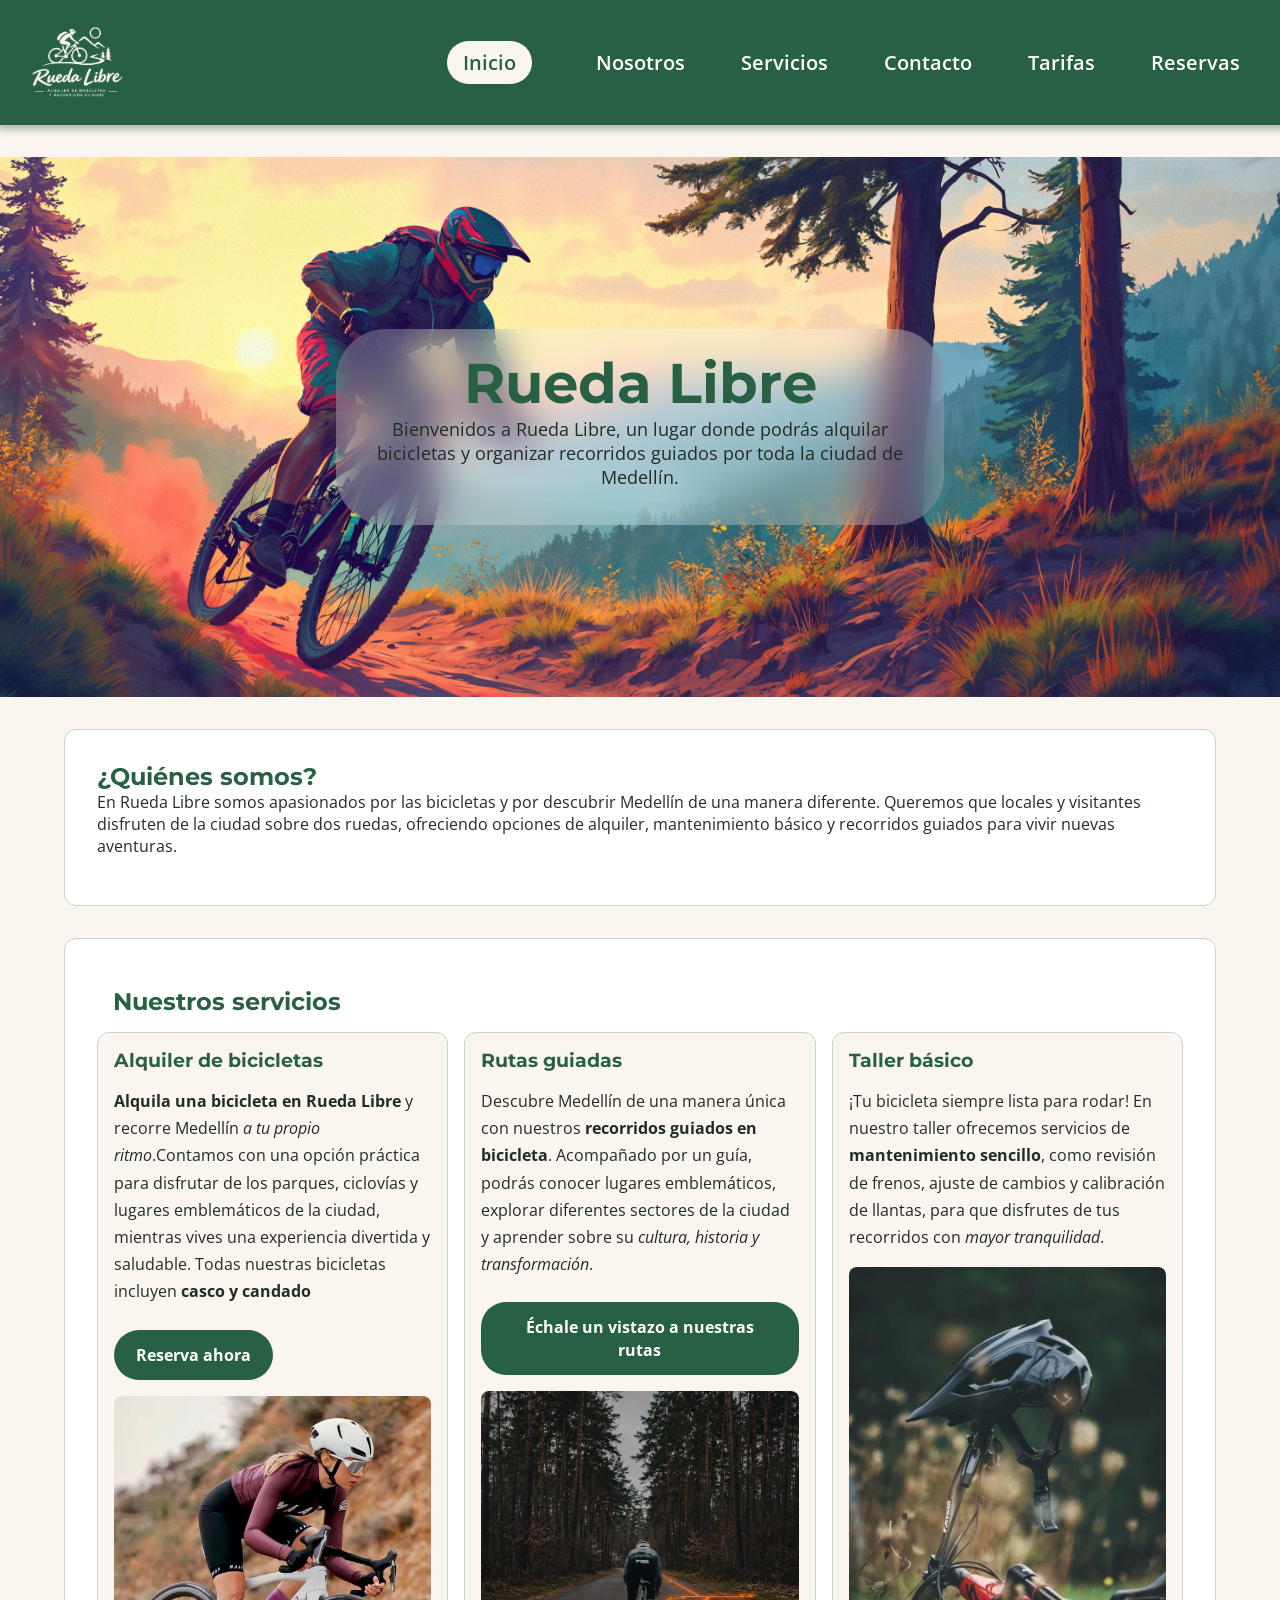
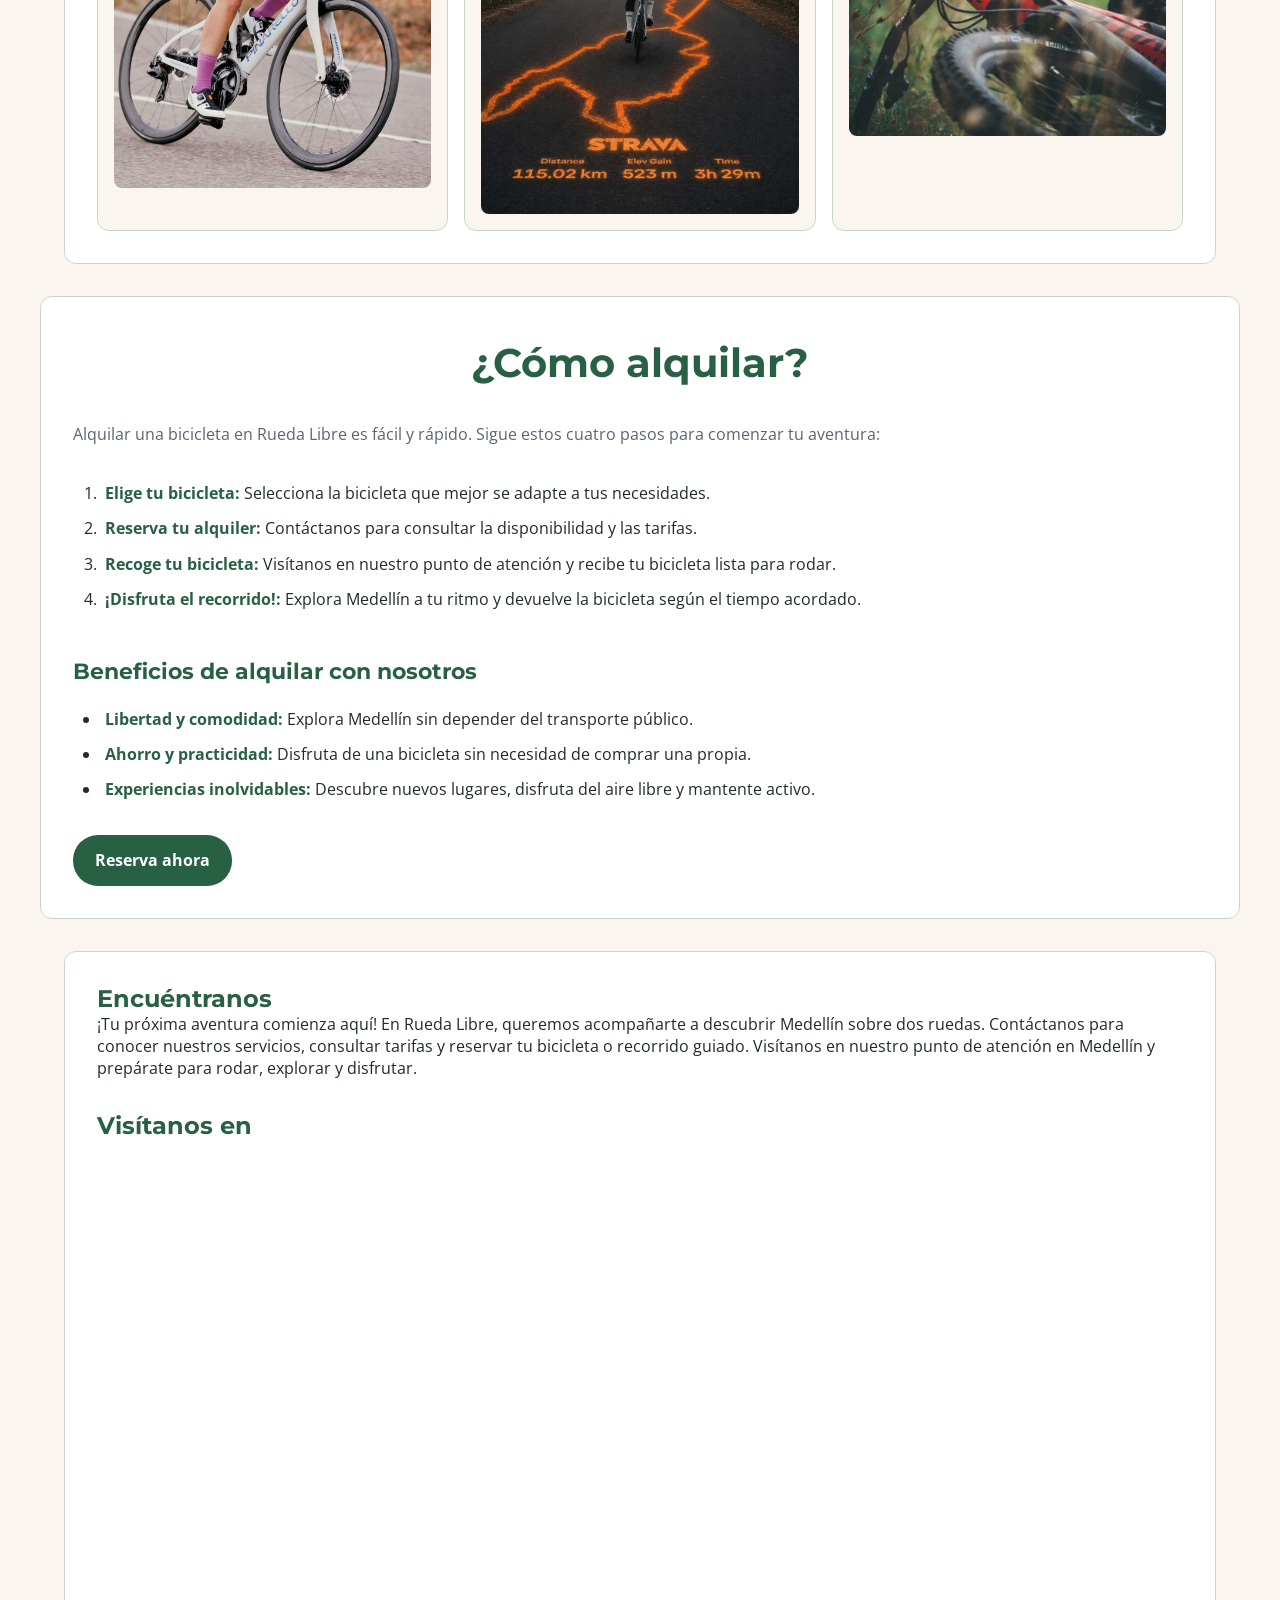
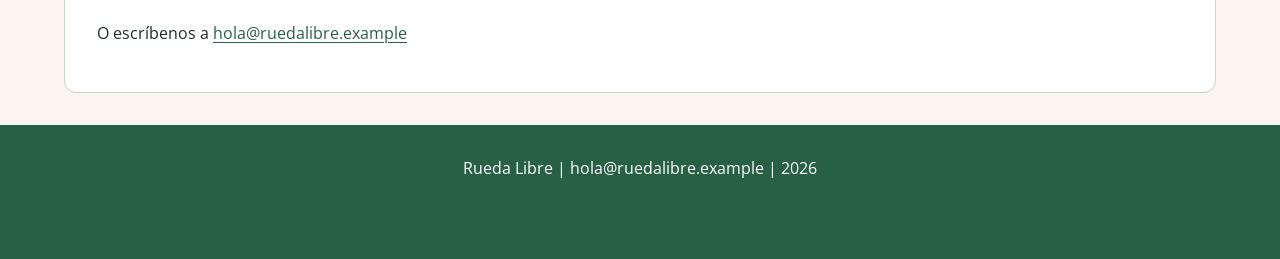
==== index.html @ 39935b95 "feat: correción enlaces" ====
<!DOCTYPE html>
<html lang="es">

<head>
    <meta charset="UTF-8">
    <meta name="viewport" content="width=device-width, initial-scale=1.0">
    <link rel="preconnect" href="https://fonts.googleapis.com">
    <link rel="preconnect" href="https://fonts.gstatic.com" crossorigin>
    <link
        href="https://fonts.googleapis.com/css2?family=Inter:ital,opsz,wght@0,14..32,100..900;1,14..32,100..900&family=Montserrat:ital,wght@0,100..900;1,100..900&family=Open+Sans:ital,wght@0,300..800;1,300..800&display=swap"
        rel="stylesheet">
    <link
        href="https://fonts.googleapis.com/css2?family=Inter:ital,opsz,wght@0,14..32,100..900;1,14..32,100..900&family=Montserrat:ital,wght@0,100..900;1,100..900&display=swap"
        rel="stylesheet">
    <link rel="stylesheet" href="./css/style.css">
    <title>Rueda Libre | Alquiler de bicicletas en Medellín</title>
    <meta name="description" content="Alquila bicicletas y organiza recorridos guiados por Medellín">
</head>

<body>

    <header>
        <a href="../index.html" class="logo"><img src="../img/Logo.png" alt="Logo de Rueda Libre" class="logo-img"></a>

        <nav class="nav">
            <ul class="nav-bar">
                <li class="nav-bar-item"><a href="./index.html" class="activo">Inicio</a></li>
                <li class="nav-bar-item"><a href="#Nosotros">Nosotros</a></li>
                <li class="nav-bar-item"><a href="#Servicios">Servicios</a></li>
                <li class="nav-bar-item"><a href="#Encuentranos">Contacto</a></li>
                <li class="nav-bar-item"><a href="./paginas/tarifas.html">Tarifas</a></li>
                <li class="nav-bar-item"><a href="./paginas/reservas.html">Reservas</a></li>
            </ul>
        </nav>
    </header>

    <main>
        <section class="container container-welcome" id="container-welcome">
            <div class="welcome-content">
                <h1>Rueda Libre</h1>
                <p>Bienvenidos a Rueda Libre, un lugar donde podrás alquilar bicicletas y organizar recorridos guiados
                    por toda la ciudad de Medellín.</p>
            </div>

        </section>

        <section class="container nosotros" id="Nosotros">
            <h2 class="title nosotros-title">¿Quiénes somos?</h2>
            <p>En Rueda Libre somos apasionados por las bicicletas y por descubrir Medellín de una manera diferente.
                Queremos que locales y visitantes disfruten de la ciudad sobre dos ruedas, ofreciendo opciones de
                alquiler,
                mantenimiento básico y recorridos guiados para vivir nuevas aventuras.</p>
        </section>


        <section class="container servicios" id="Servicios">

            <h2 class="title servicios-title">Nuestros servicios</h2>

            <div class="container-content container-content-servicios">

                <article class="container-servicios-subtitle">
                    <h3 class="servicios-subtitle">Alquiler de bicicletas</h3>
                    <p class="servicios-text"><strong>Alquila una bicicleta en Rueda Libre</strong>
                        y recorre Medellín <em>a tu propio ritmo</em>.Contamos con una opción práctica para disfrutar de
                        los parques, ciclovías y lugares emblemáticos de la ciudad, mientras vives una experiencia
                        divertida
                        y
                        saludable. Todas nuestras bicicletas incluyen
                        <strong>casco y candado</strong>
                    </p>
                    <a href="./paginas/reservas.html" class="btn btn-reserva">Reserva ahora</a>
                    <img src="./img/ciclista.jpg" alt="Ciclista_mujer" class="servicios-image">
                </article>


                <article class="container-servicios-subtitle">
                    <h3 class="servicios-subtitle">Rutas guiadas</h3>
                    <p class="servicios-text"> Descubre Medellín de una manera única con nuestros <strong>recorridos
                            guiados
                            en bicicleta</strong>. Acompañado por un guía, podrás conocer lugares emblemáticos, explorar
                        diferentes sectores de la
                        ciudad y aprender sobre su <em>cultura, historia y transformación</em>.
                    </p>
                    <a href="./paginas/tarifas.html#tarifas-recorridos" class="btn btn">Échale un vistazo a nuestras
                        rutas</a>
                    <img src="./img/Ruta.jpg" alt="Ruta_de_ciclismo" class="servicios-image">
                </article>

                <article class="container-servicios-subtitle">
                    <h3 class="servicios-subtitle">Taller básico</h3>
                    <p class="servicios-text">¡Tu bicicleta siempre lista para rodar! En nuestro taller ofrecemos
                        servicios
                        de
                        <strong>mantenimiento sencillo</strong>, como revisión de frenos, ajuste de cambios y
                        calibración de
                        llantas,
                        para que disfrutes de tus recorridos con <em>mayor tranquilidad</em>.
                    </p>
                    <img src="./img/Bicicleta.jpg" alt="Bicicleta_recostada_con_casco" class="servicios-image"
                        width="500">
                </article>

            </div>
        </section>


        <section class="container alquiler" id="Alquiler">
            <h2 class="title alquiler-title">¿Cómo alquilar?</h2>
            <p>Alquilar una bicicleta en Rueda Libre es fácil y rápido. Sigue estos cuatro pasos para comenzar tu
                aventura:
            </p>
            <ol>
                <li><strong>Elige tu bicicleta:</strong> Selecciona la bicicleta que mejor se adapte a tus necesidades.
                </li>
                <li><strong>Reserva tu alquiler:</strong> Contáctanos para consultar la disponibilidad y las tarifas.
                </li>
                <li><strong>Recoge tu bicicleta:</strong> Visítanos en nuestro punto de atención y recibe tu bicicleta
                    lista
                    para rodar.</li>
                <li><strong>¡Disfruta el recorrido!:</strong> Explora Medellín a tu ritmo y devuelve la bicicleta según
                    el
                    tiempo acordado.</li>
            </ol>
            <h3>Beneficios de alquilar con nosotros</h3>
            <ul>
                <li><strong>Libertad y comodidad:</strong> Explora Medellín sin depender del transporte público.</li>
                <li><strong>Ahorro y practicidad:</strong> Disfruta de una bicicleta sin necesidad de comprar una
                    propia.
                </li>
                <li><strong>Experiencias inolvidables:</strong> Descubre nuevos lugares, disfruta del aire libre y
                    mantente
                    activo.</li>
            </ul>

            <a href="./paginas/reservas.html" class="btn">Reserva ahora</a>

        </section>

        <section class="container container-encuentranos" id="Encuentranos">

            <h2 class="title encuentranos-title">Encuéntranos</h2>

            <p>
                ¡Tu próxima aventura comienza aquí! En Rueda Libre, queremos
                acompañarte a descubrir Medellín sobre dos ruedas. Contáctanos
                para conocer nuestros servicios, consultar tarifas y reservar
                tu bicicleta o recorrido guiado. Visítanos en nuestro punto de
                atención en Medellín y prepárate para rodar, explorar y disfrutar.
            </p>

            <div class="container-encuentranos-content encuentranos-map">

                <h3>Visítanos en</h3>

                <iframe
                    src="https://www.google.com/maps/embed?pb=!1m18!1m12!1m3!1d3853.514376188081!2d-75.4993815813204!3d6.206771597466612!2m3!1f0!2f0!3f0!3m2!1i1024!2i768!4f13.1!3m3!1m2!1s0x8e4427141bd57539%3A0x10befc97ec4a2bd7!2sBosque%20de%20pinos!5e0!3m2!1ses!2sco!4v1792507449510!5m2!1ses!2sco"
                    width="600" height="450" style="border: 0;" allowfullscreen loading="lazy"
                    referrerpolicy="strict-origin-when-cross-origin" title="Ubicación de Rueda Libre en Medellín">
                </iframe>

            </div>

            <address class="container-encuentranos-content encuentranos-mail">
                O escríbenos a
                <a href="mailto:hola@ruedalibre.example">
                    hola@ruedalibre.example
                </a>

            </address>

        </section>
    </main>

    <footer id="footer">
        Rueda Libre | hola@ruedalibre.example | 2026
    </footer>

</body>

</html>
---- css/style.css ----
:root {
    --primary-color: #286044;
    --secondary-color: #F39A2B;
    --background-color: #FAF6EF;
    --text-color: #202c25;
    --text-color-secondary: #5B6470;
    --surface-color: #E5EFE5;
    --border-color: #C8D5C9;

    --font-family-main: 'Montserrat', sans-serif;
    --font-family-secondary: 'Open Sans', sans-serif;

    --spacing-small: 0.5rem;
    --spacing-medium: 1rem;
    --spacing-large: 2rem;
}


* {
    margin: 0;
    padding: 0;
    box-sizing: border-box;
}

html {
    scroll-behavior: smooth;
    scroll-padding-top: 1rem;
}

body {
    background-color: var(--background-color);
    color: var(--text-color);
    font-family: var(--font-family-secondary);
    width: 100%;
}

a {
    text-decoration: none;
    color: inherit;
}

h1,
h2,
h3 {
    font-family: var(--font-family-main);
    color: var(--primary-color);
}

a:focus-visible,
button:focus-visible,
input:focus-visible,
select:focus-visible,
textarea:focus-visible,
iframe:focus-visible {
    outline: 3px solid var(--secondary-color);
    outline-offset: 4px;
}

p {
    margin-bottom: var(--spacing-medium);
}

header {
    background-color: var(--primary-color);
    color: white;
    text-align: center;
    display: flex;
    justify-content: space-between;
    box-shadow: 3px 0 7px 5px rgb(177, 184, 176);
    width: 100%;
    position:;
    z-index: 100;


    .logo {
        margin-left: var(--spacing-medium);

        .logo-img {
            width: 120px;
        }
    }

    .nav {
        display: flex;
        margin-right: var(--spacing-medium);

        .nav-bar {
            display: flex;
            flex-direction: row;
            list-style: none;
            gap: var(--spacing-small);
            text-decoration: none;
            align-items: center;
            justify-content: center;

            .nav-bar-item {
                font-size: 20px;
                margin: var(--spacing-small);
                padding: var(--spacing-small) var(--spacing-medium);
                border-radius: 40px;
                font-weight: 600;
                transition: 0.4s ease;
            }

            .activo {
                background-color: var(--background-color);
                padding: var(--spacing-small) var(--spacing-medium);
                margin: var(--spacing-small);
                color: var(--primary-color);
                border-radius: 50px;
                font-size: 20px;
            }

            .nav-bar-item:hover {
                background-color: var(--background-color);
                color: var(--text-color);
            }
        }
    }
}


.container {
    width: 90%;
    margin: var(--spacing-large) auto;
    padding: var(--spacing-large);

    border: 1px solid var(--border-color);
    border-radius: 0.75rem;
    background-color: white;
}

.container-welcome {

    display: flex;
    flex-direction: column;
    align-items: center;
    justify-content: center;
    border: none;
    border-radius: 0;

    min-height: 60vh;
    padding: var(--spacing-large);
    background-color: var(--surface-color);
    background-image: url("../img/Cliclismo.jpg");
    background-position: center;
    background-repeat: no-repeat;
    background-size: cover;

    text-align: center;
    width: 100%;

    .welcome-content {

        width: 50%;
        background: rgba(255, 255, 255, 0.233);
        backdrop-filter: blur(20px);
        -webkit-backdrop-filter: blur(10px);
        border-radius: 50px;
        padding: 20px;

        display: flex;
        flex-direction: column;
        align-items: center;
        justify-content: center;


        h1 {
            font-size: clamp(2rem, 5vw, 3.5rem);
        }

        p {
            max-width: 42rem;
            font-size: 1.1rem;
        }
    }

}

.servicios {

    .servicios-title {
        margin: var(--spacing-medium);
    }

    .container-content-servicios {
        display: grid;
        grid-template-columns: repeat(3, minmax(0, 1fr));
        gap: var(--spacing-medium);


        .container-servicios-subtitle {
            position: relative;
            min-width: 0;
            padding: var(--spacing-medium);

            border: 1px solid var(--border-color);
            border-radius: 0.75rem;
            background-color: var(--background-color);

            .servicios-subtitle {
                margin-bottom: var(--spacing-medium);
            }

            .servicios-text {
                line-height: 1.7;
            }

            .servicios-image {
                display: block;
                width: 100%;
                height: auto;
                margin-top: var(--spacing-medium);
                border-radius: 0.5rem;

            }
        }
    }
}

.btn {
    display: inline-block;
    margin-top: var(--spacing-small);
    padding: 0.75rem 1.25rem;

    border: 2px solid transparent;
    border-radius: 25px;
    background-color: var(--primary-color);
    color: white;
    font: inherit;
    font-weight: 700;
    line-height: 1.4;
    text-align: center;
    cursor: pointer;

    transition: background-color 0.3s ease,
        color 0.3s ease;
}

.btn:hover {
    background-color: var(--secondary-color);
    color: var(--text-color);
}

.btn:focus-visible {
    outline: 3px solid var(--secondary-color);
    outline-offset: 4px;
}


.alquiler {
    width: 100%;
    max-width: 75rem;
    margin: 0 auto;
    padding: var(--spacing-large);

    display: flex;
    flex-direction: column;
    align-items: flex-start;
    gap: var(--spacing-medium);

    color: var(--text-color);
    line-height: 1.7;

    .alquiler-title {
        width: 100%;
        margin-bottom: var(--spacing-small);

        color: var(--primary-color);
        font-family: var(--font-family-main);
        font-size: clamp(1.8rem, 4vw, 2.5rem);
        text-align: center;
    }

    p {
        max-width: 55rem;

        color: var(--text-color-secondary);
        font-family: var(--font-family-secondary);
        font-size: 1rem;
    }

    ol,
    ul {
        width: 100%;
        max-width: 65rem;
        padding-left: 1.75rem;

        font-family: var(--font-family-secondary);

        li {
            margin-bottom: var(--spacing-small);
            padding-left: 0.25rem;

            strong {
                color: var(--primary-color);
            }

        }
    }

    h3 {
        margin-top: var(--spacing-medium);

        color: var(--primary-color);
        font-family: var(--font-family-main);
        font-size: 1.35rem;
    }

}

.encuentranos-map {

    h3 {
        padding: var(--spacing-medium) 0;
        font-size: 1.5rem;
    }

    iframe {
        display: block;
        width: 100%;
        max-width: 100%;
        border: 0;
        border-radius: 0.5rem;
    }
}

.encuentranos-mail {
    display: block;
    font-style: normal;
    overflow-wrap: anywhere;
    padding: var(--spacing-medium) 0;

    a {
        color: var(--primary-color);
        text-decoration: underline;
        text-underline-offset: 0.2em;
    }
}

.container-tabla {
    overflow-x: auto;

    .tabla {
        width: 100%;
        border-collapse: collapse;
        margin-bottom: var(--spacing-medium);
        background-color: white;

        caption {
            margin-bottom: var(--spacing-medium);
            color: var(--primary-color);
            font-family: var(--font-family-main);
            font-size: 1.4rem;
            font-weight: 700;
            text-align: left;
        }

        th {
            padding: var(--spacing-medium);
            border: 1px solid var(--border-color);
            text-align: left;
            background-color: var(--primary-color);
            color: white;
        }

        td {
            padding: var(--spacing-medium);
            border: 1px solid var(--border-color);
            text-align: left;
        }
    }
}

.container-description {
    line-height: 1.8;

    .list-requisitos {
        padding-left: var(--spacing-large);
    }
}

.container-horarios {
    display: grid;
    grid-template-columns: repeat(2, minmax(0, 1fr));
    gap: var(--spacing-large);
    background-color: var(--surface-color);

    .content-horarios {
        min-width: 0;

        p {
            padding: var(--spacing-medium) 0;

            a {
                color: var(--primary-color);
                text-decoration: underline;
                text-underline-offset: 0.2em;
            }
        }
    }
}

.container-formreservas {

    form {
        width: 100%;
    }

    fieldset {
        min-width: 0;
        margin-bottom: var(--spacing-large);
        padding: var(--spacing-large);

        border: 1px solid var(--border-color);
        border-radius: 0.75rem;

        legend {
            padding: 0 var(--spacing-small);
            color: var(--primary-color);
            font-family: var(--font-family-main);
            font-weight: 700;
        }

        .form-group {
            margin-bottom: var(--spacing-medium);

            label {
                display: block;
                margin-bottom: var(--spacing-small);
                font-weight: 600;
            }

            input:not([type="checkbox"]),
            select,
            textarea {
                display: block;
                width: 100%;
                min-height: 2.75rem;
                padding: 0.75rem;

                border: 1px solid var(--border-color);
                border-radius: 0.375rem;
                background-color: white;
                color: var(--text-color);
                font: inherit;
            }

            textarea {
                min-height: 8rem;
                resize: vertical;
            }

            input[type="checkbox"] {
                width: 1.1rem;
                height: 1.1rem;
                margin-right: var(--spacing-small);
                accent-color: var(--primary-color);
                vertical-align: middle;
            }

            input:focus-visible,
            select:focus-visible,
            textarea:focus-visible {
                border-color: var(--primary-color);
                outline: 3px solid var(--secondary-color);
                outline-offset: 2px;
            }

        }

        .form-group-checkbox {
            margin-bottom: var(--spacing-small);
        }
    }

    button[type="submit"] {
        display: block;
        width: 100%;
        padding: var(--spacing-medium);

        border: 0;
        border-radius: 0.5rem;
        background-color: var(--primary-color);
        color: white;
        font: inherit;
        font-weight: 700;
        cursor: pointer;

        transition: background-color 0.3s ease;
    }

    button[type="submit"]:hover{
        background-color: var(--secondary-color);
        color: var(--text-color);
    }


}

footer {
    padding: var(--spacing-large);
    padding-bottom: 5rem;

    background-color: var(--primary-color);
    color: white;
    text-align: center;
}
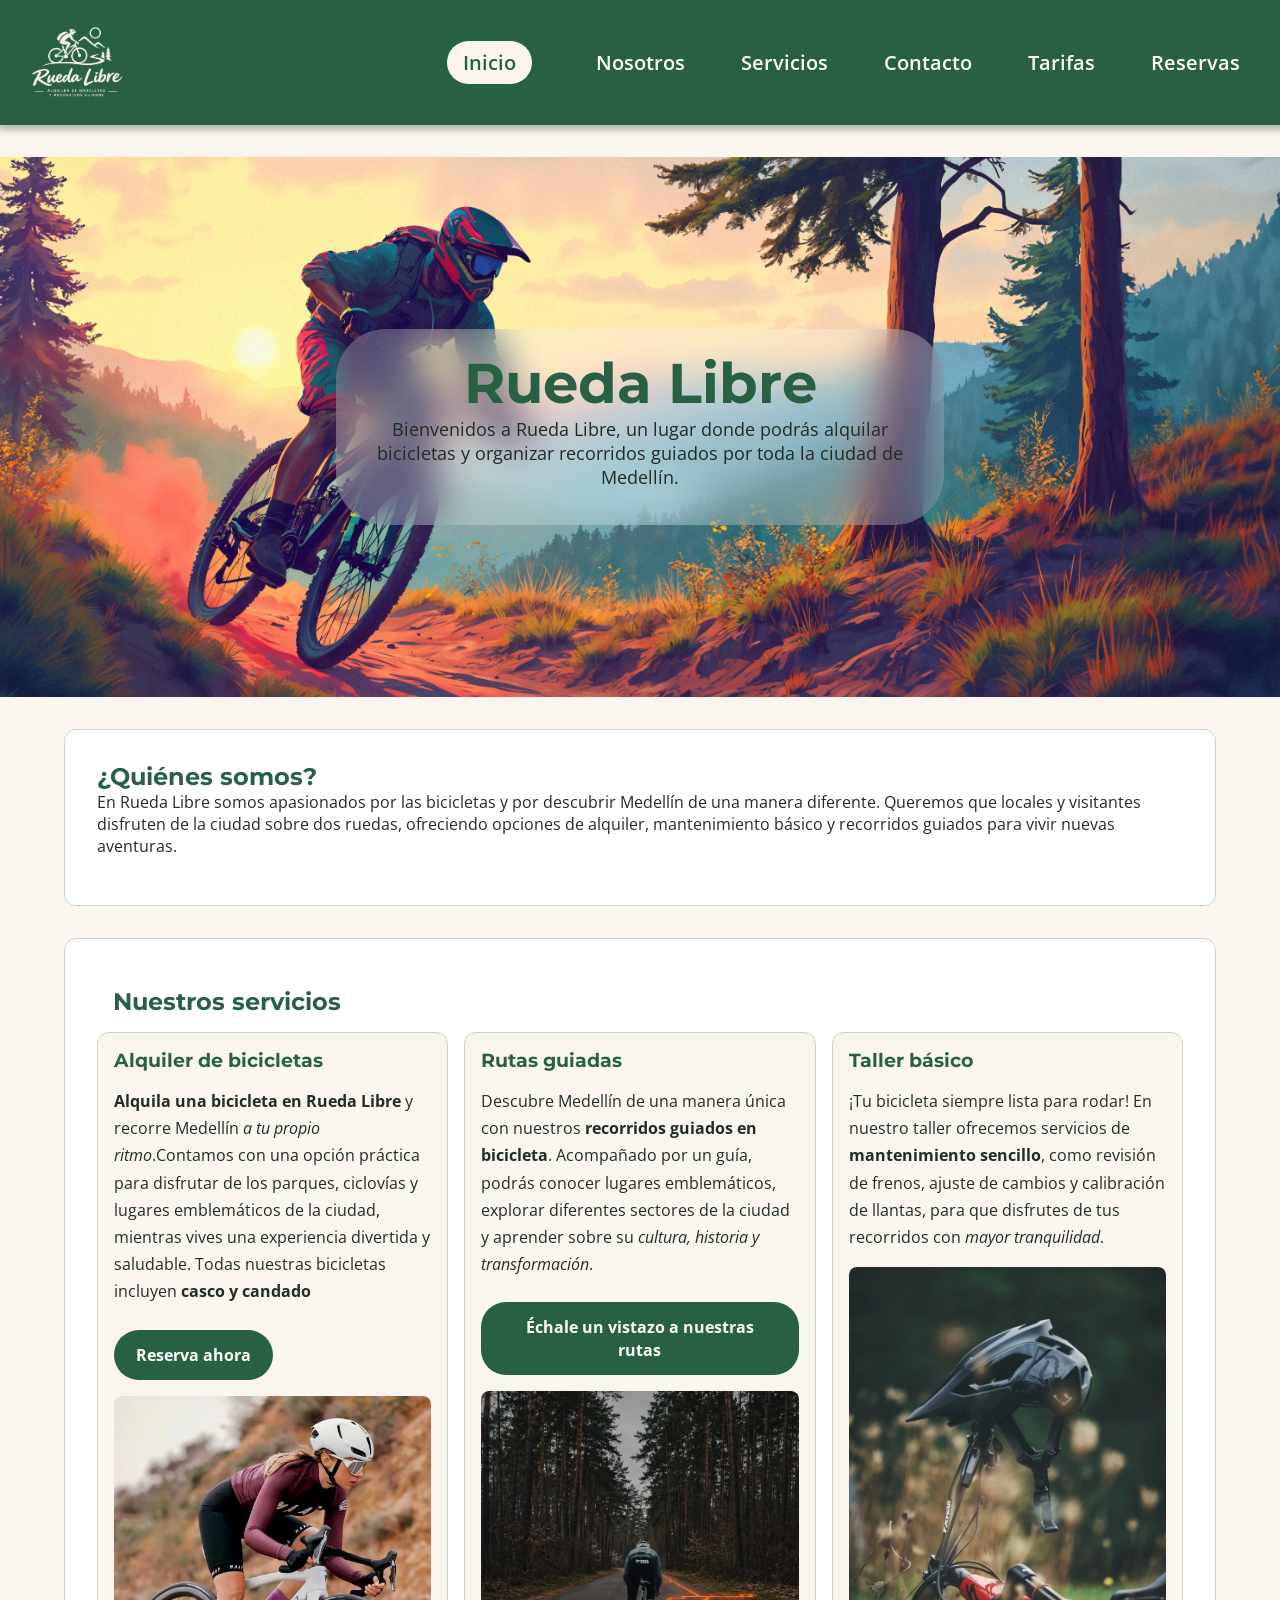
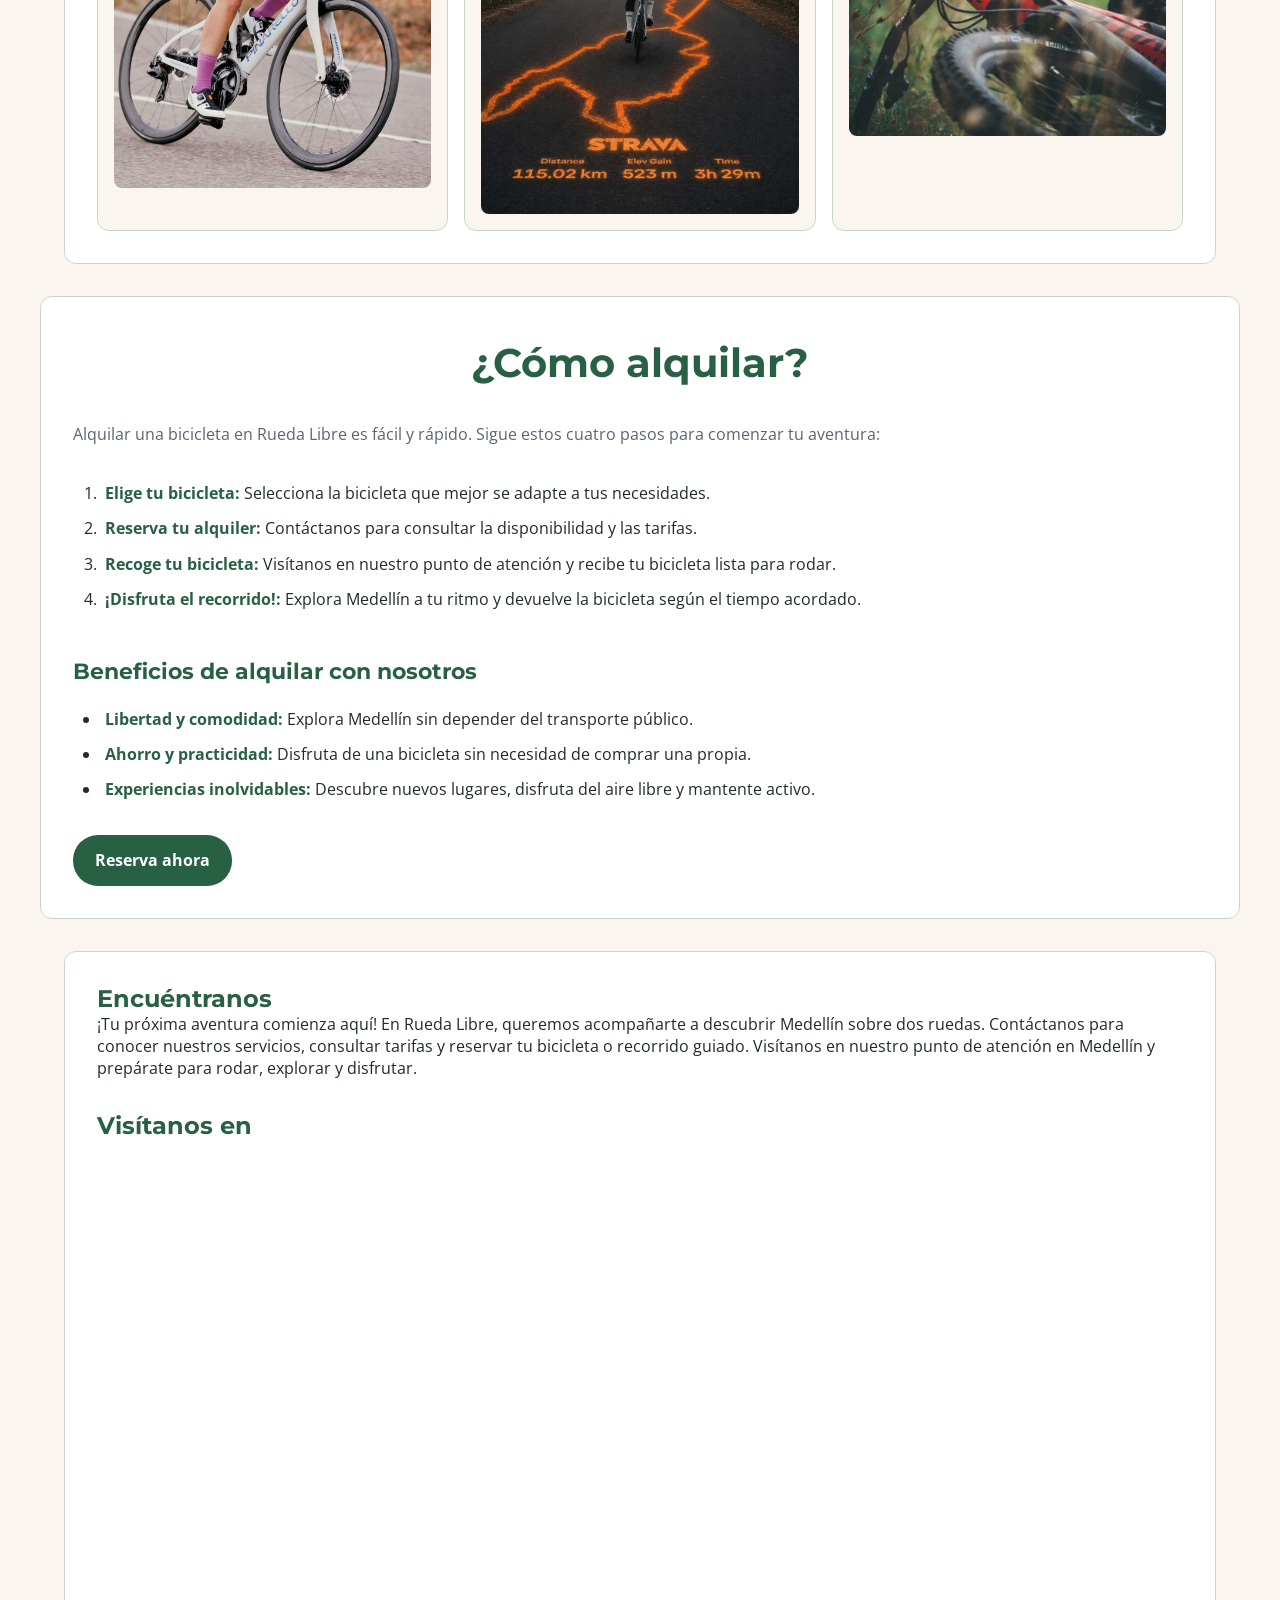
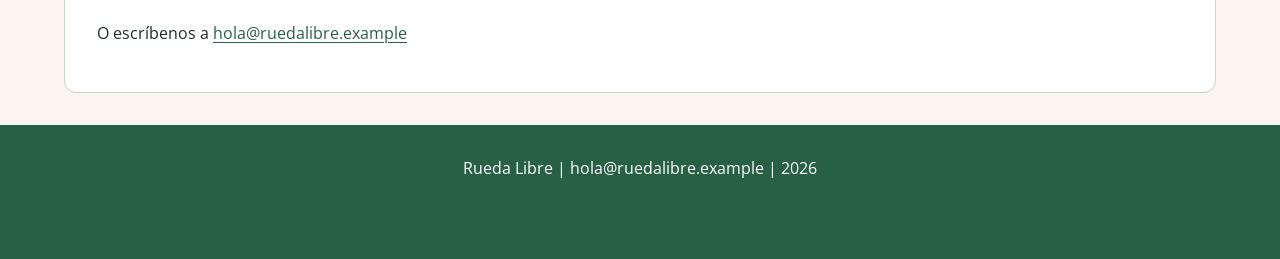
==== commit 9d60bd1b: "feat: correción imagen Logo en index.html" ====
--- a/index.html
+++ b/index.html
@@ -20,7 +20,7 @@
 <body>
 
     <header>
-        <a href="../index.html" class="logo"><img src="../img/Logo.png" alt="Logo de Rueda Libre" class="logo-img"></a>
+        <a href="../index.html" class="logo"><img src="./img/Logo.png" alt="Logo de Rueda Libre" class="logo-img"></a>
 
         <nav class="nav">
             <ul class="nav-bar">
--- a/css/style.css
+++ b/css/style.css
@@ -70,8 +70,9 @@
     justify-content: space-between;
     box-shadow: 3px 0 7px 5px rgb(177, 184, 176);
     width: 100%;
-    position:;
+    position: sticky;
     z-index: 100;
+    top: 0;
 
 
     .logo {
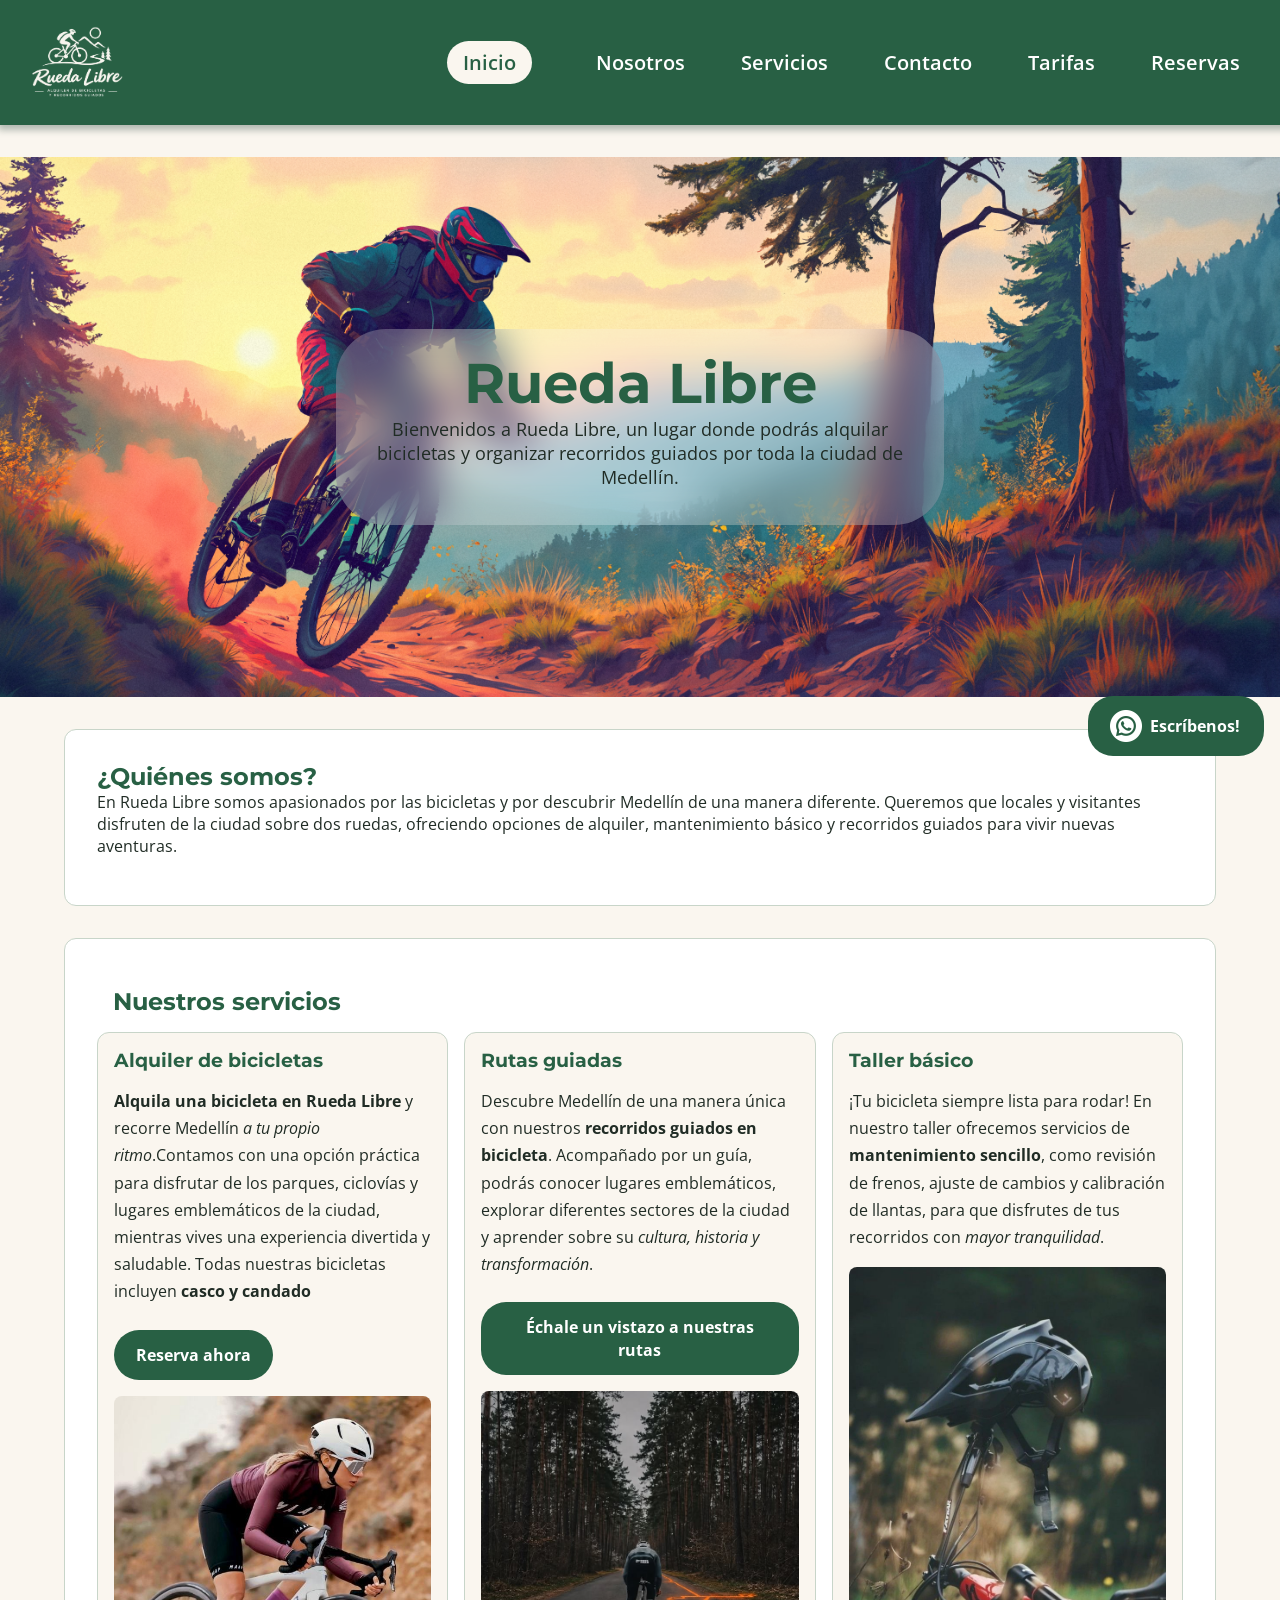
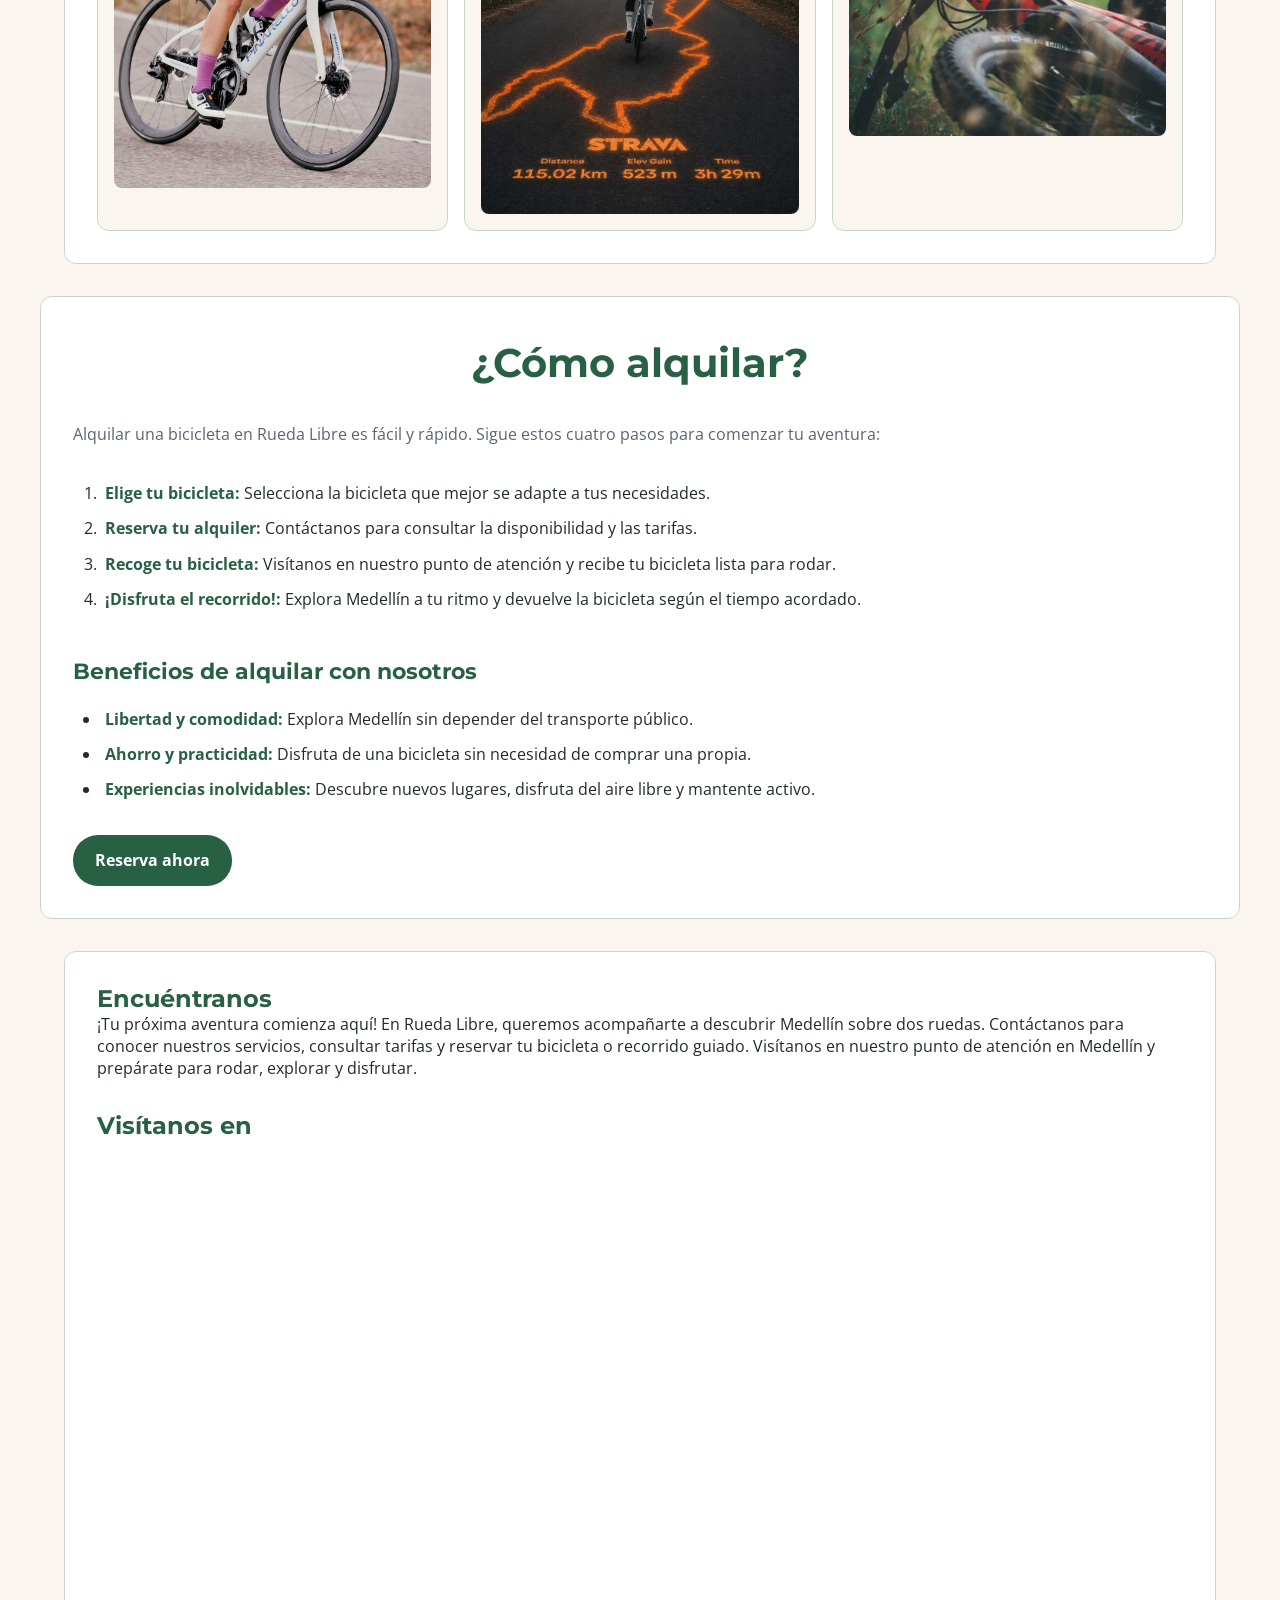
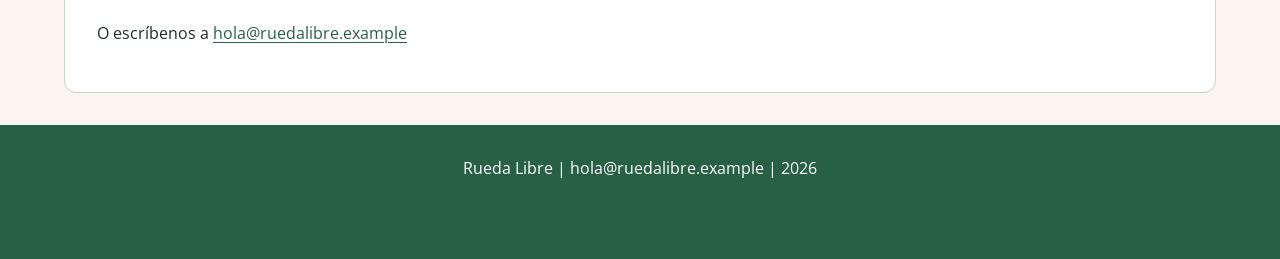
==== commit 399d5133: "feat: Botón de escribenos con redirección a WhatsApp" ====
--- a/index.html
+++ b/index.html
@@ -170,6 +170,12 @@
             </address>
 
         </section>
+
+        <aside class="whatsapp">
+            <a href="whatsapp://send?phone=573001234567" target="_blank" class="btn btn-whatsapp">
+                <img src="./img/whatsapp.png" alt="WhatsApp"> Escríbenos!
+            </a>
+        </aside>
     </main>
 
     <footer id="footer">
--- a/css/style.css
+++ b/css/style.css
@@ -501,6 +501,24 @@
 
 }
 
+.whatsapp{
+    
+    width: 11rem;
+    position: fixed;
+    bottom: 9rem;
+    right: var(--spacing-medium);
+
+    .btn-whatsapp{
+        display: flex;
+        align-items: center;
+        gap: var(--spacing-small);
+
+        img{
+        width: 2rem;
+        }
+    }
+}
+
 footer {
     padding: var(--spacing-large);
     padding-bottom: 5rem;
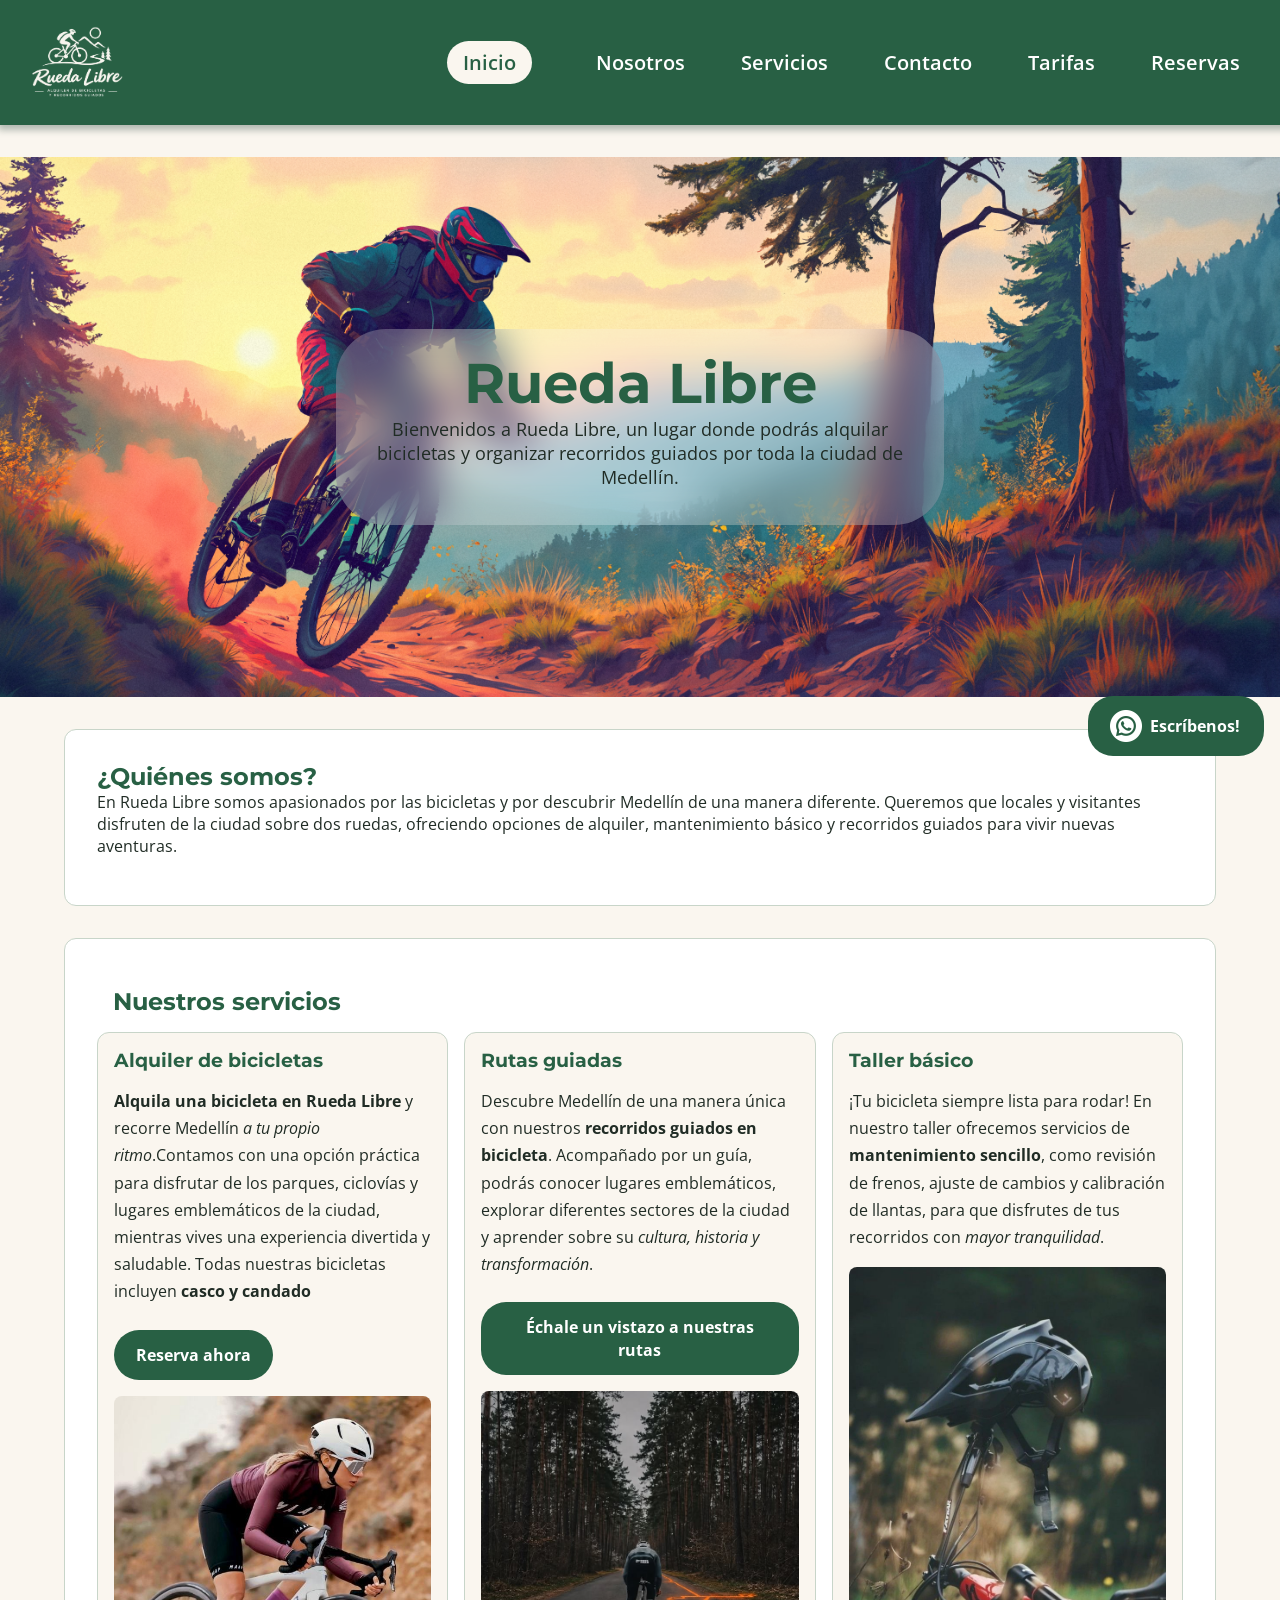
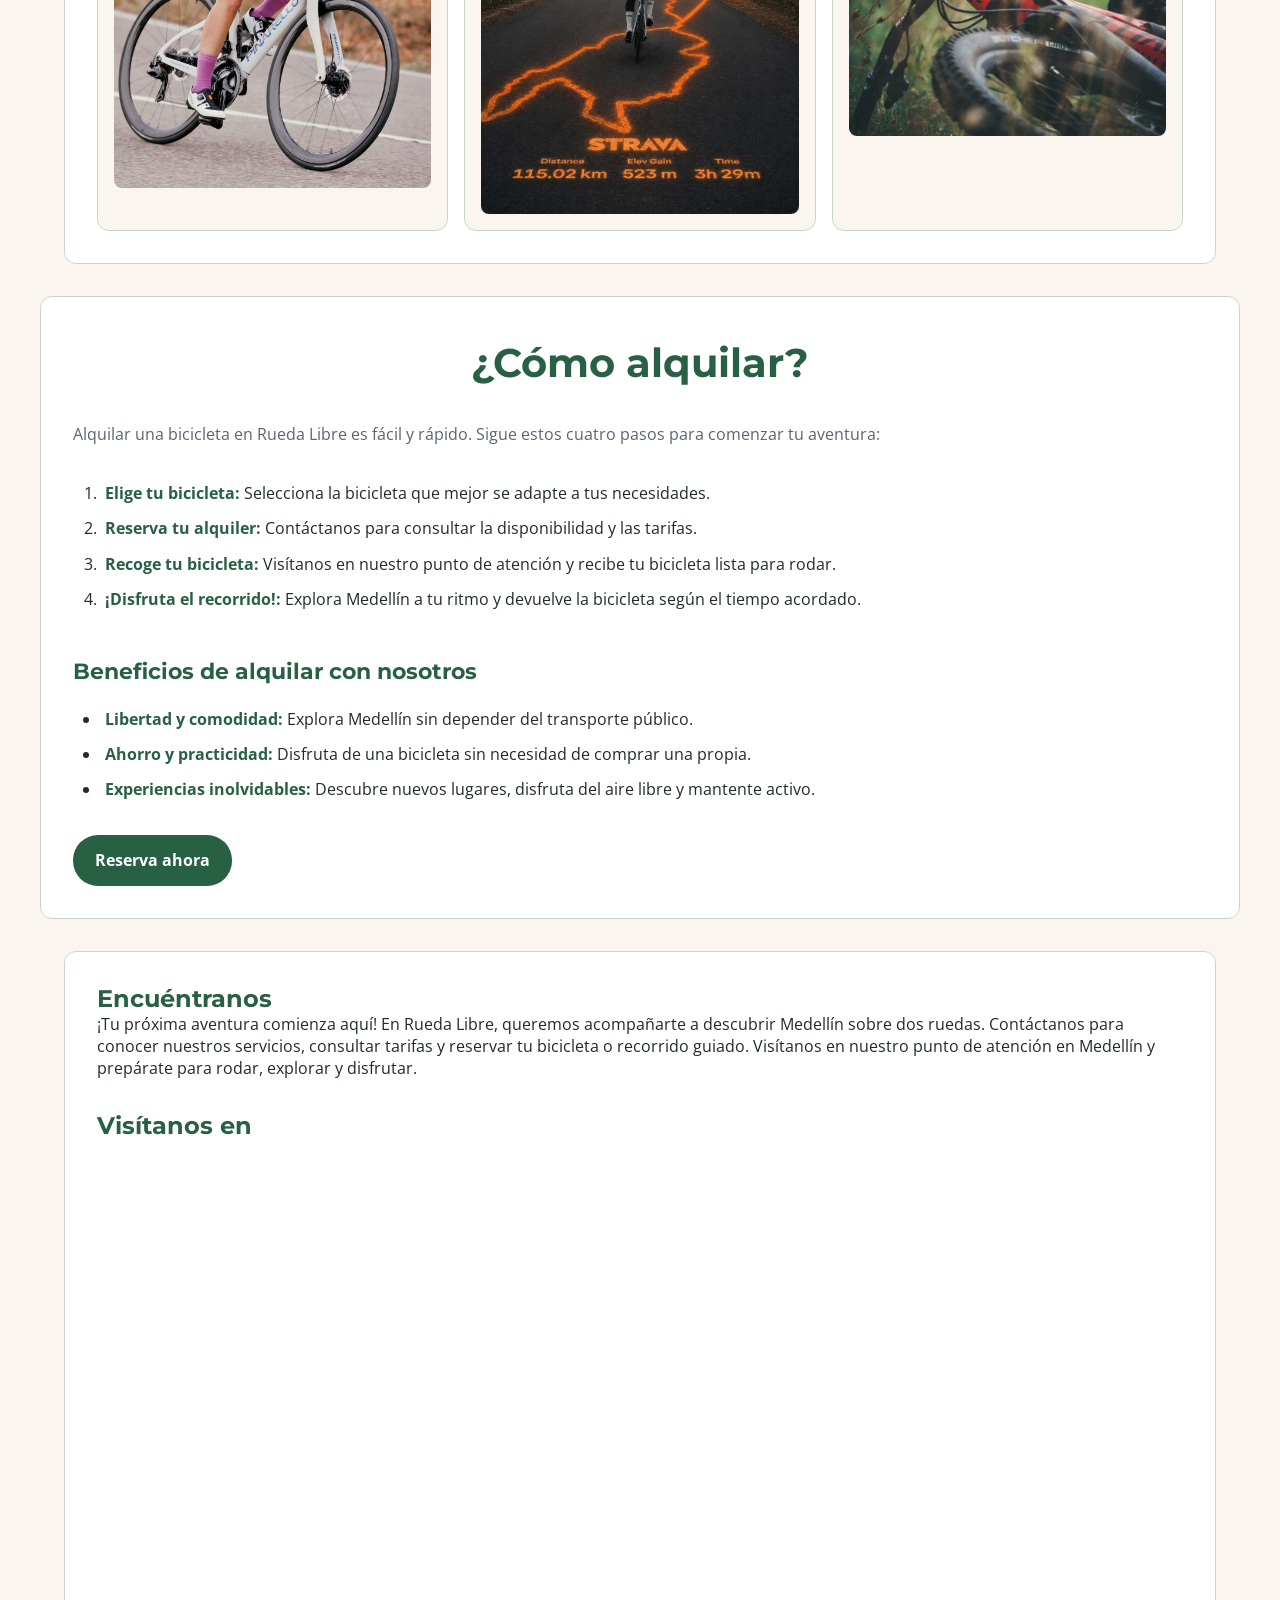
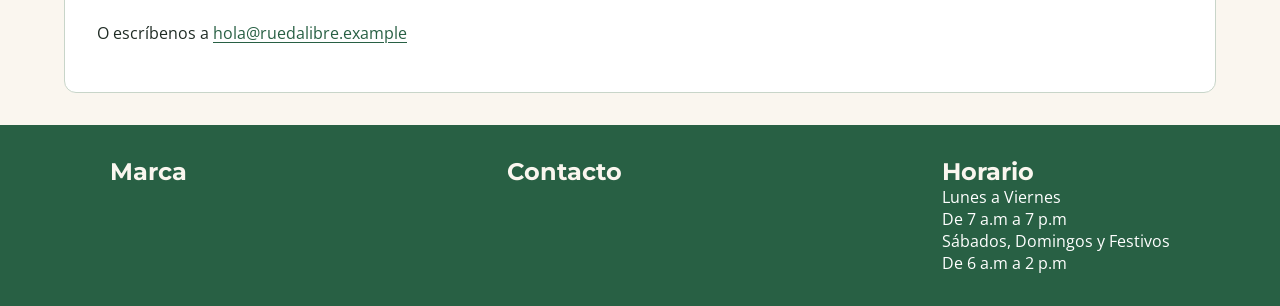
==== commit 4dee28b5: "docs: Observaciones flex-box bitácora" ====
--- a/index.html
+++ b/index.html
@@ -179,7 +179,27 @@
     </main>
 
     <footer id="footer">
-        Rueda Libre | hola@ruedalibre.example | 2026
+        <section class="footer-section">
+            <h2>Marca</h2>
+        </section>
+
+        <section class="footer-section">
+            <h2>Contacto</h2>
+        </section>
+
+        <section class="footer-section">
+            <h2>Horario</h2>
+
+            <dl>
+                <dt>Lunes a Viernes</dt>
+                <dd>De 7 a.m a 7 p.m</dd>
+
+                <dt>Sábados, Domingos y Festivos</dt>
+                <dd>De 6 a.m a 2 p.m</dd>
+            </dl>
+
+        </section>
+
     </footer>
 
 </body>
--- a/css/style.css
+++ b/css/style.css
@@ -95,6 +95,7 @@
             text-decoration: none;
             align-items: center;
             justify-content: center;
+            flex-wrap: wrap;
 
             .nav-bar-item {
                 font-size: 20px;
@@ -521,9 +522,18 @@
 
 footer {
     padding: var(--spacing-large);
-    padding-bottom: 5rem;
-
+    display: flex;
     background-color: var(--primary-color);
     color: white;
-    text-align: center;
+    flex-direction: row;
+    align-items: flex-start;
+    gap: 20rem;
+    justify-content: center;
+
+    .footer-section{
+
+        h2{
+            color: var(--background-color);
+        }
+    }
 }
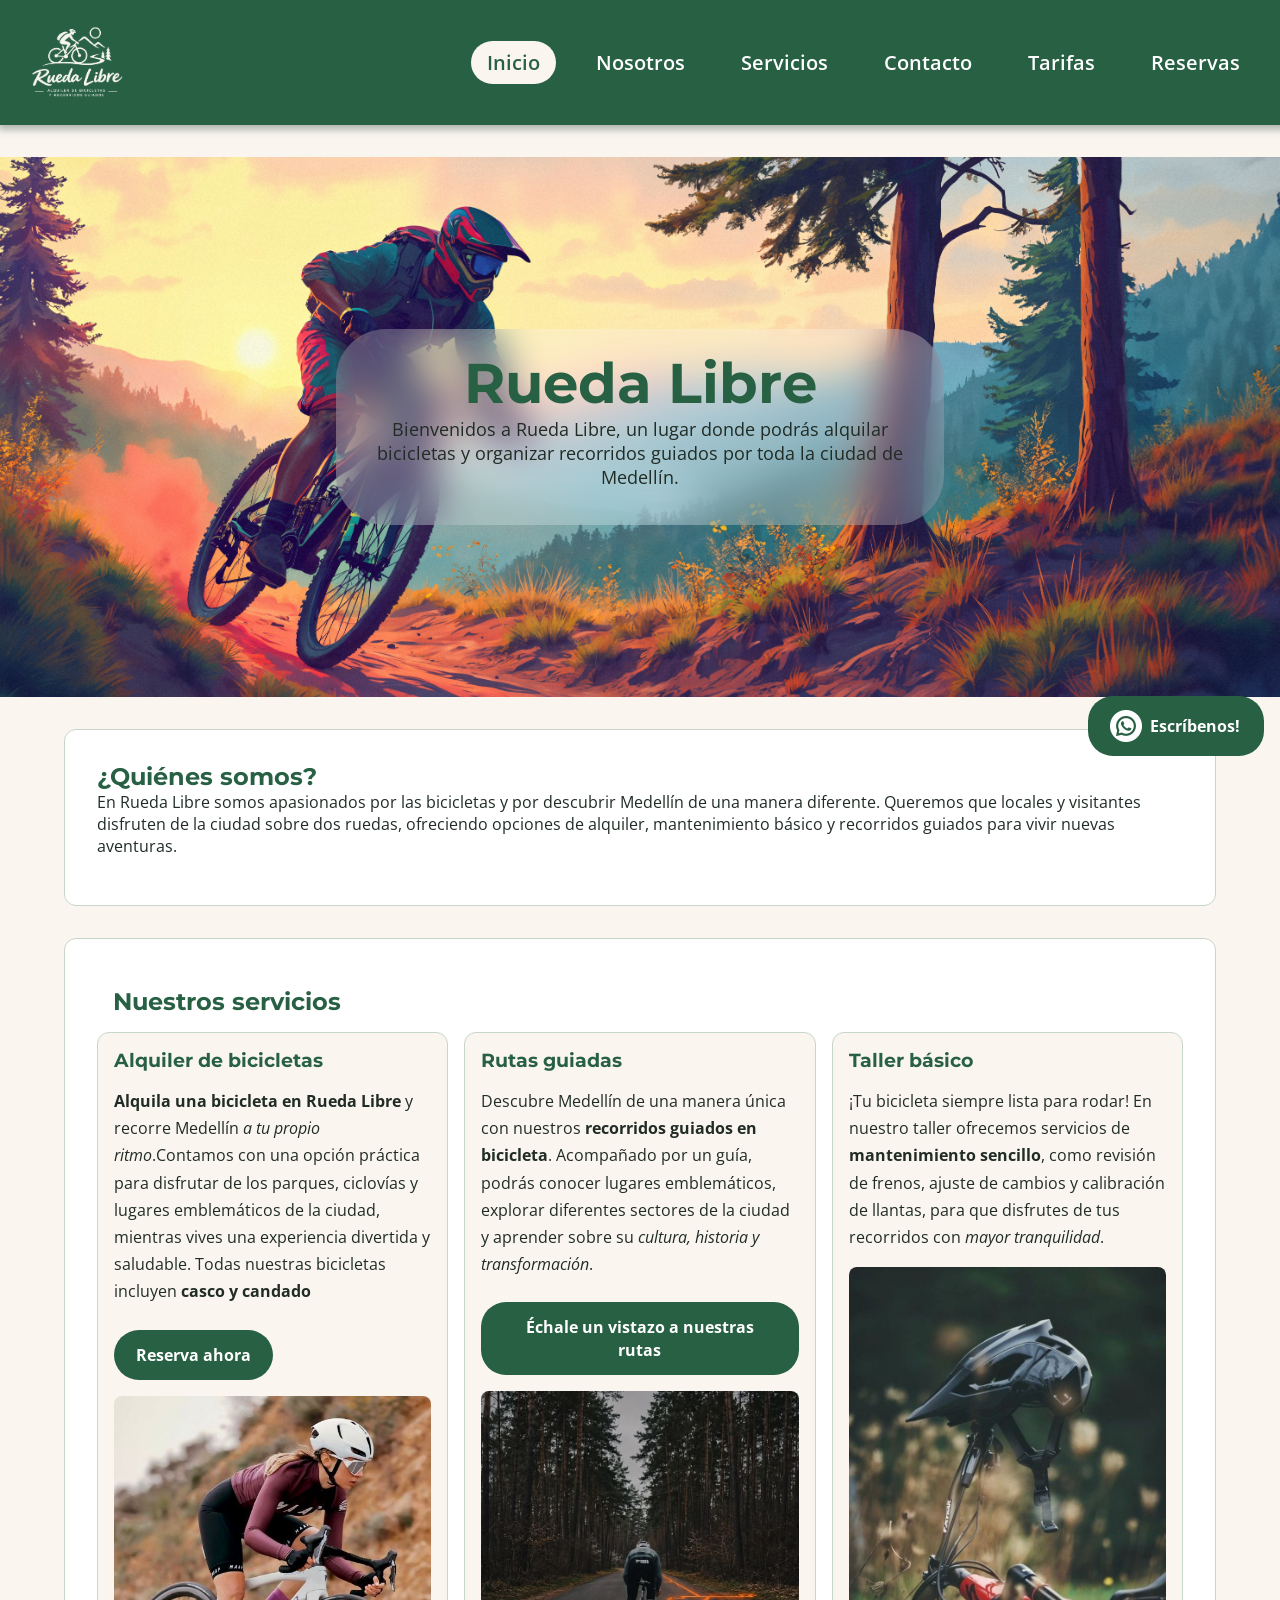
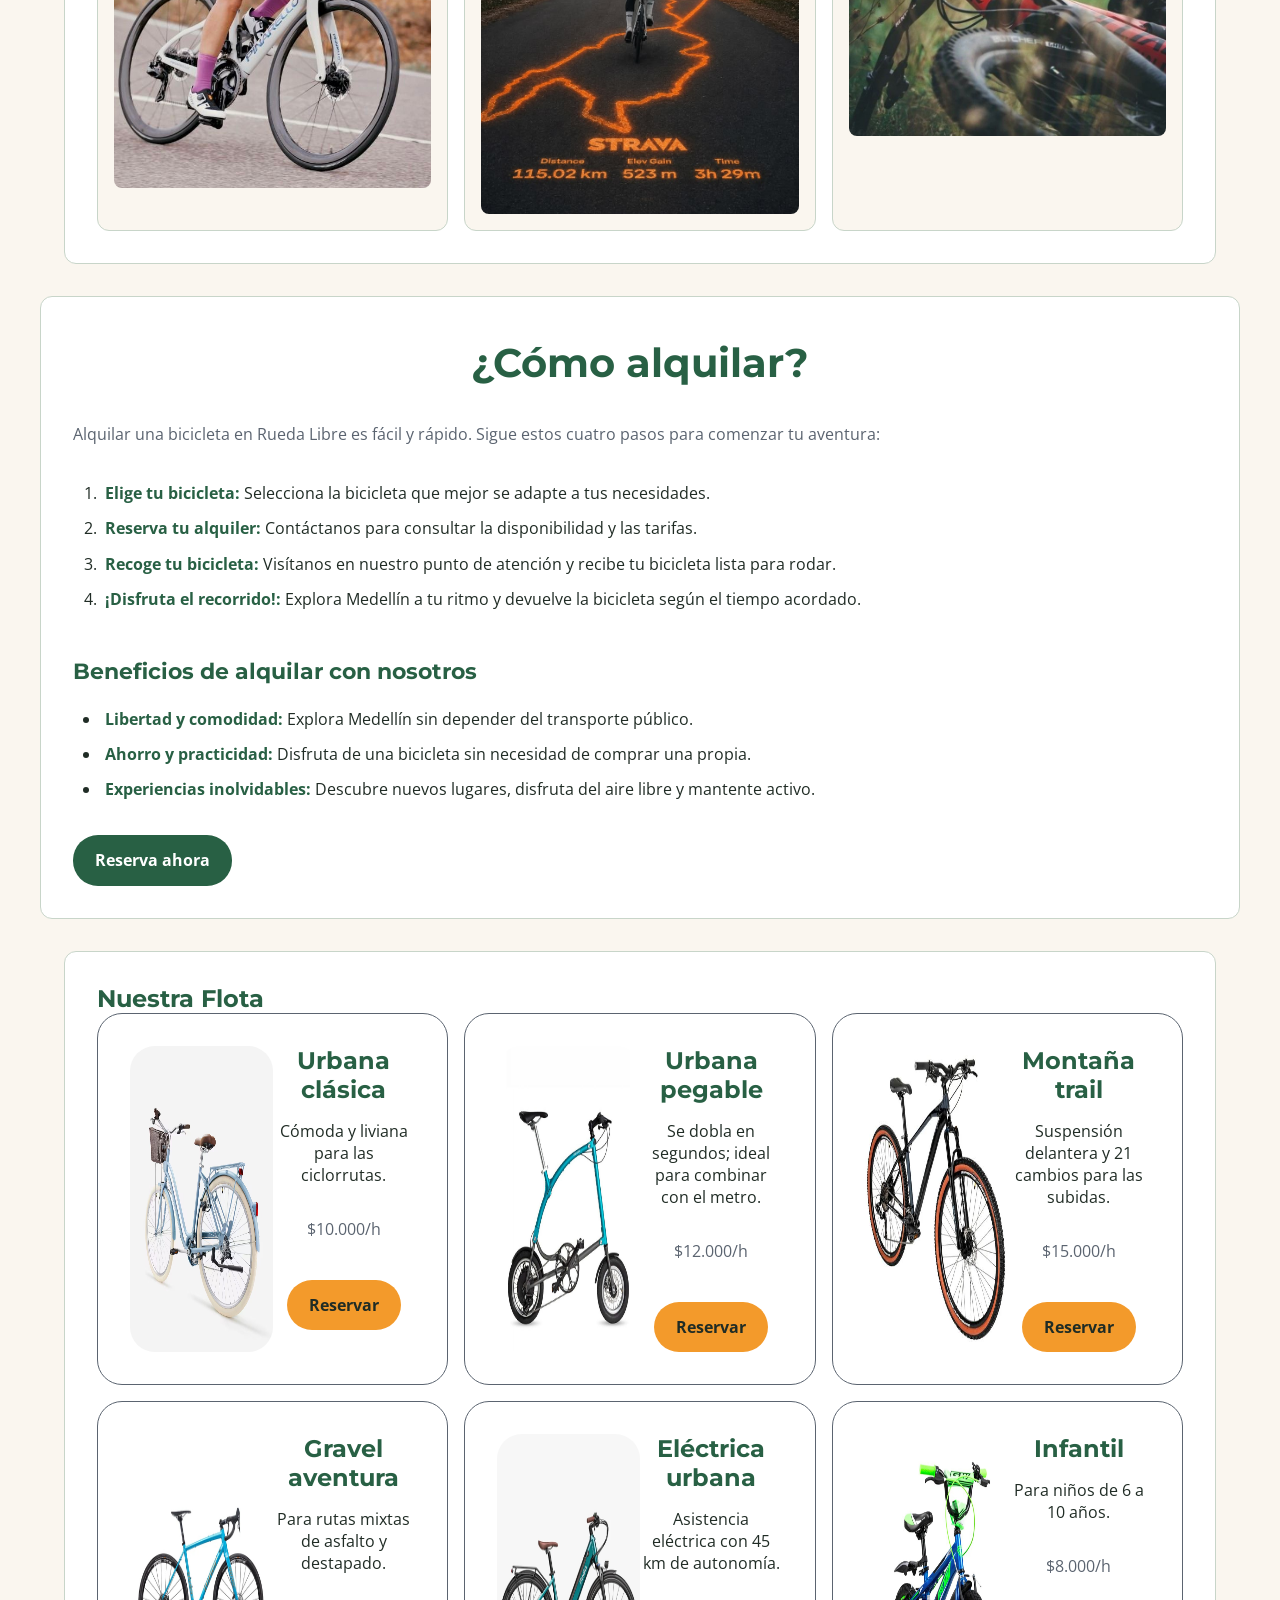
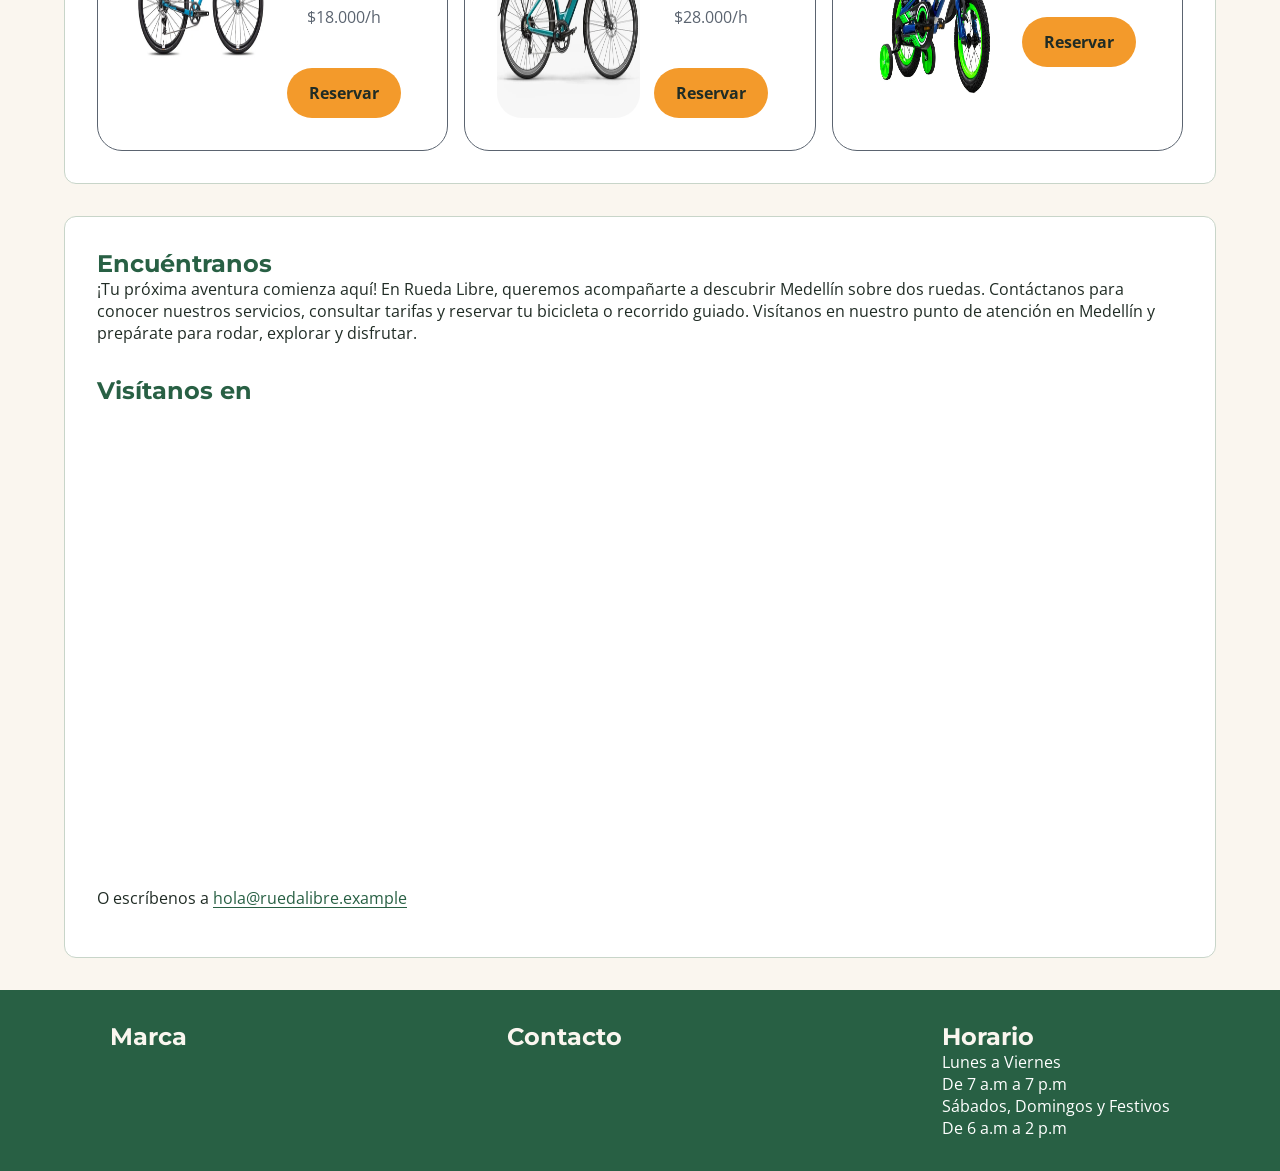
==== commit 4430b613: "feat: Se agregó la sección flota al inicio con el css" ====
--- a/index.html
+++ b/index.html
@@ -24,7 +24,7 @@
 
         <nav class="nav">
             <ul class="nav-bar">
-                <li class="nav-bar-item"><a href="./index.html" class="activo">Inicio</a></li>
+                <li class="nav-bar-item activo"><a href="./index.html">Inicio</a></li>
                 <li class="nav-bar-item"><a href="#Nosotros">Nosotros</a></li>
                 <li class="nav-bar-item"><a href="#Servicios">Servicios</a></li>
                 <li class="nav-bar-item"><a href="#Encuentranos">Contacto</a></li>
@@ -137,6 +137,108 @@
 
         </section>
 
+        <section class="container flota">
+            <h2>Nuestra Flota</h2>
+            <div>
+                <article class="flota-article">
+                    <img src="./img/Urbana.jpg" alt="Bicicleta urbana clásica">
+                    
+                    <div>
+                        <h3>Urbana clásica</h3>
+                        <p class="flota-description"> 
+                            Cómoda y liviana para las ciclorrutas.
+                        </p>
+                        <p class="flota-precio">
+                            $10.000/h
+                        </p>
+                        <a href="./paginas/reservas.html" class="btn btn-flota">Reservar</a>
+                    </div>
+                </article>
+
+                <article class="flota-article">
+                    <img src="./img/Pegable.jpg" alt="Bicicleta urbana pegable">
+                    
+                    <div>
+                        <h3>Urbana pegable</h3>
+                        <p class="flota-description">
+                            Se dobla en segundos; ideal para combinar con el metro.
+                        </p>
+                        <p class="flota-precio">
+                            $12.000/h
+                        </p>
+                        <a href="./paginas/reservas.html" class="btn btn-flota">Reservar</a>
+                    </div>
+                
+                </article>
+                
+                <article class="flota-article">
+                    <img src="./img/Montana.jpeg" alt="Bicicleta montaña trail">
+                    
+                    <div>
+                        <h3>Montaña trail</h3>
+                        <p class="flota-description">
+                          Suspensión delantera y 21 cambios para las subidas.
+                        </p>
+                        <p class="flota-precio">
+                          $15.000/h
+                        </p>
+                        <a href="./paginas/reservas.html" class="btn btn-flota">Reservar</a>
+                    </div>
+                    
+                </article>
+
+                <article class="flota-article">
+                    <img src="./img/gravel.jpg" alt="Bicicleta gravel aventura">
+                    
+                    <div>
+                        <h3>Gravel aventura</h3>
+                        <p class="flota-description">
+                            Para rutas mixtas de asfalto y destapado.
+                        </p>
+                        <p class="flota-precio">
+                            $18.000/h
+                        </p>
+                        <a href="./paginas/reservas.html" class="btn btn-flota">Reservar</a>
+                    </div>
+
+                </article>
+
+                <article class="flota-article">
+                    <img src="./img/Electrica.jpg" alt="Bicicleta eléctrica urbana">
+                    
+                    <div>
+                        <h3>Eléctrica urbana</h3>
+                        <p class="flota-description">
+                            Asistencia eléctrica con 45 km de autonomía.
+                        </p>
+                        <p class="flota-precio">
+                            $28.000/h
+                        </p>
+                        <a href="./paginas/reservas.html" class="btn btn-flota">Reservar</a>
+                    </div>
+
+                </article>
+
+                <article class="flota-article">
+                    <img src="./img/Nino.jpg" alt="Bicicleta para niños">
+
+                    <div>
+                        <h3>Infantil</h3>
+                        <p class="flota-description">
+                            Para niños de 6 a 10 años.
+                        </p>
+                        <p class="flota-precio">
+                            $8.000/h
+                        </p>
+                        <a href="./paginas/reservas.html" class="btn btn-flota">Reservar</a>
+                    </div>
+
+                </article>
+
+            </div>
+
+        </section>
+
         <section class="container container-encuentranos" id="Encuentranos">
 
             <h2 class="title encuentranos-title">Encuéntranos</h2>
@@ -171,6 +273,8 @@
 
         </section>
 
+        
+
         <aside class="whatsapp">
             <a href="whatsapp://send?phone=573001234567" target="_blank" class="btn btn-whatsapp">
                 <img src="./img/whatsapp.png" alt="WhatsApp"> Escríbenos!
--- a/css/style.css
+++ b/css/style.css
@@ -502,6 +502,56 @@
 
 }
 
+.flota{
+
+    h2{}
+    div{
+        display: grid;
+        grid-template-columns: repeat(3, minmax(0, 1fr));
+        gap: var(--spacing-medium);
+    
+        .flota-article{
+            padding: var(--spacing-large);
+            border: solid var(--text-color-secondary) 1px;
+            border-radius: 25px;
+            display: flex;
+
+
+            img{
+                width: 50%;
+                border-radius: 25px;
+            }
+
+            div{
+                width: 50%;
+                display: flex;
+                flex-direction: column;
+                align-items: center;
+                text-align: center;
+
+                h3{
+                    font-size: 1.5rem;
+                }
+
+                .flota-precio{
+                    color: var(--text-color-secondary);
+                }
+
+                .btn-flota{
+                    background-color: var(--secondary-color);
+                    color: var(--text-color);
+                }
+
+                .btn-flota:hover{
+                    background-color: var(--primary-color);
+                    color: var(--background-color);
+                }
+            }
+        }
+    }
+}
+
+
 .whatsapp{
     
     width: 11rem;
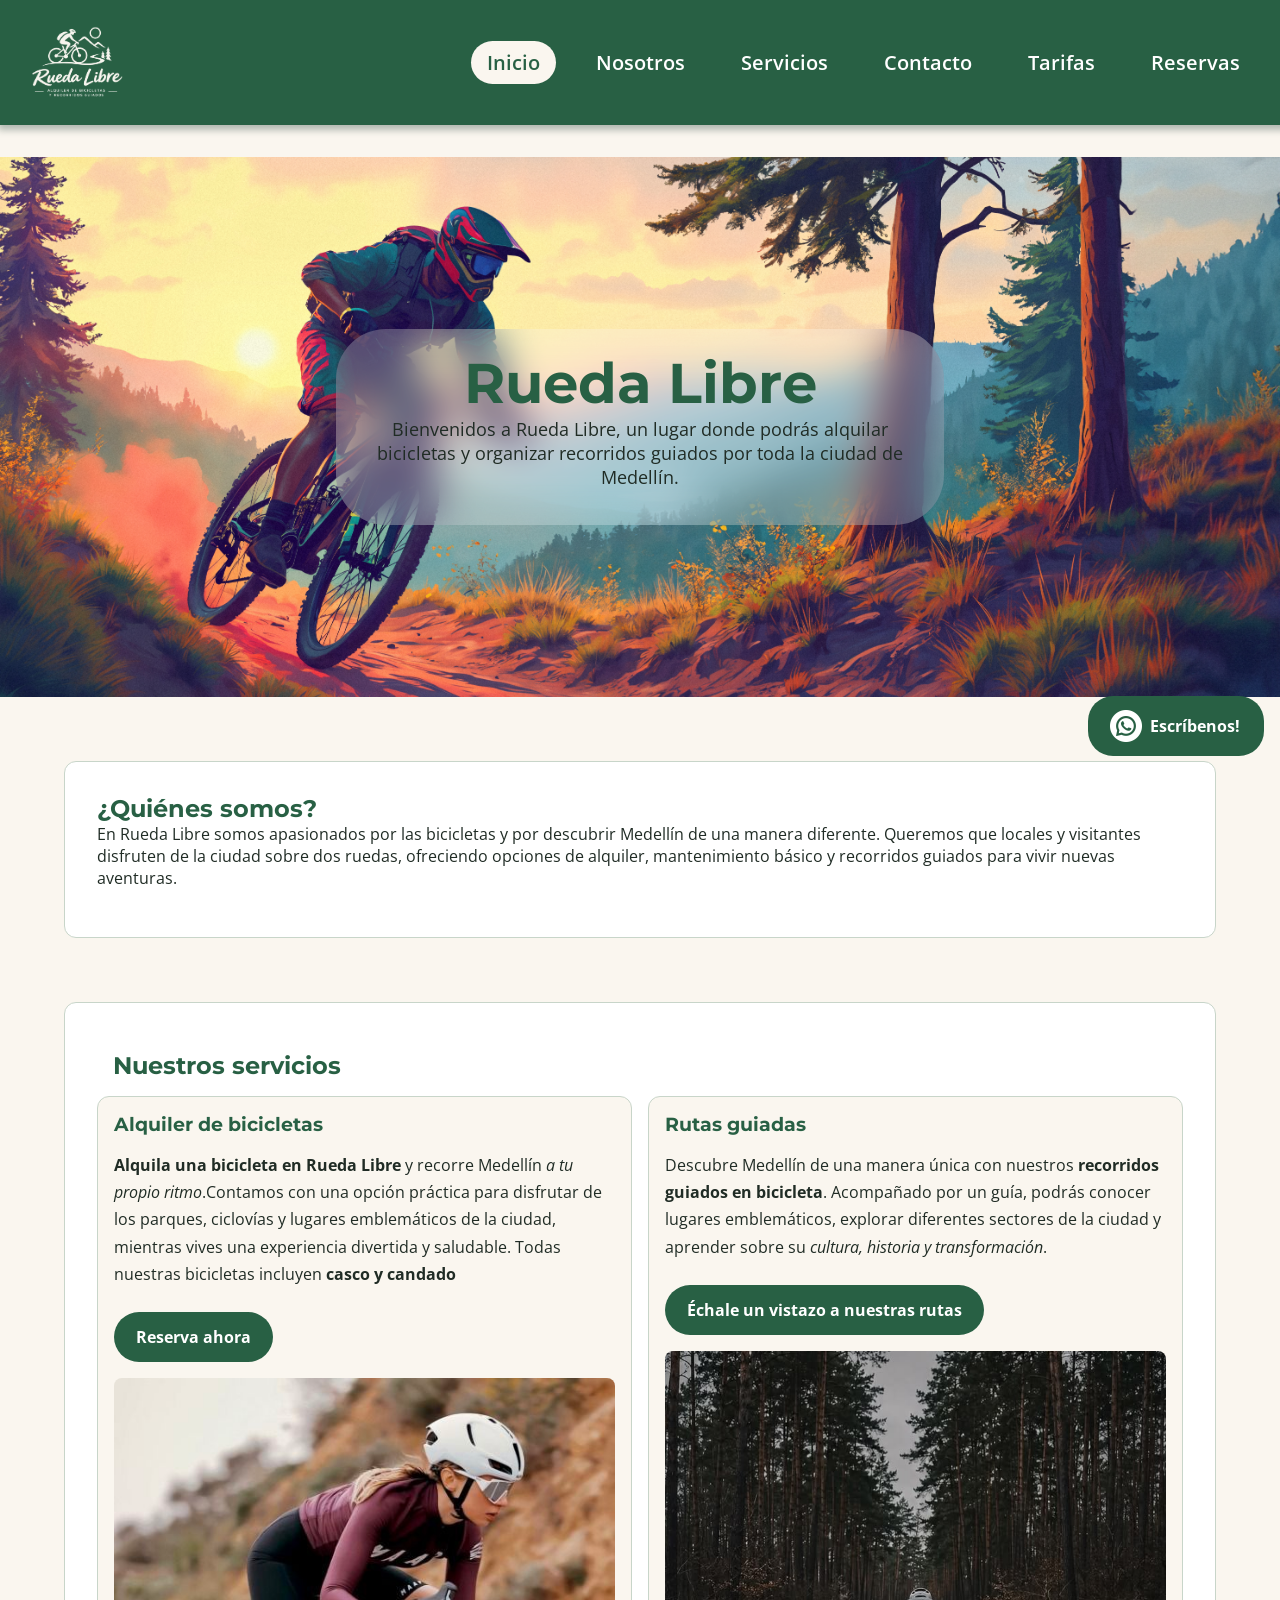
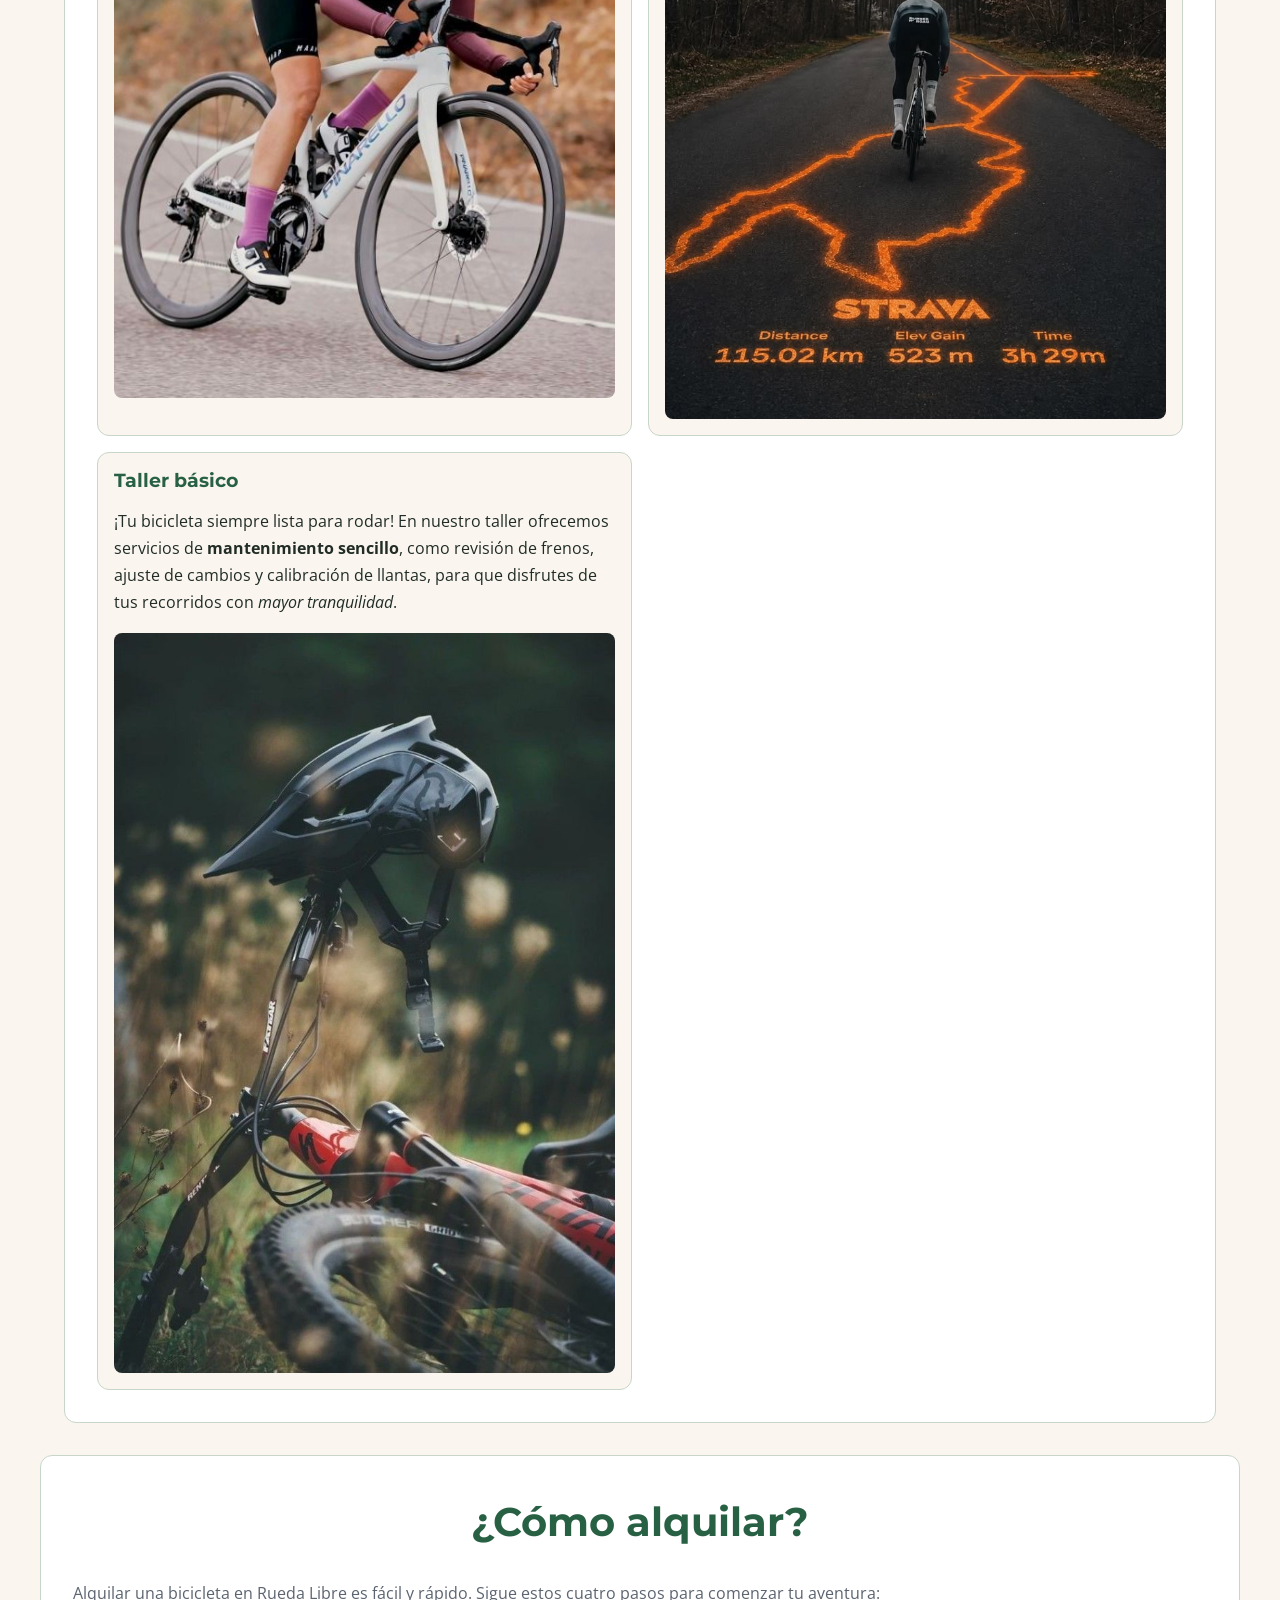
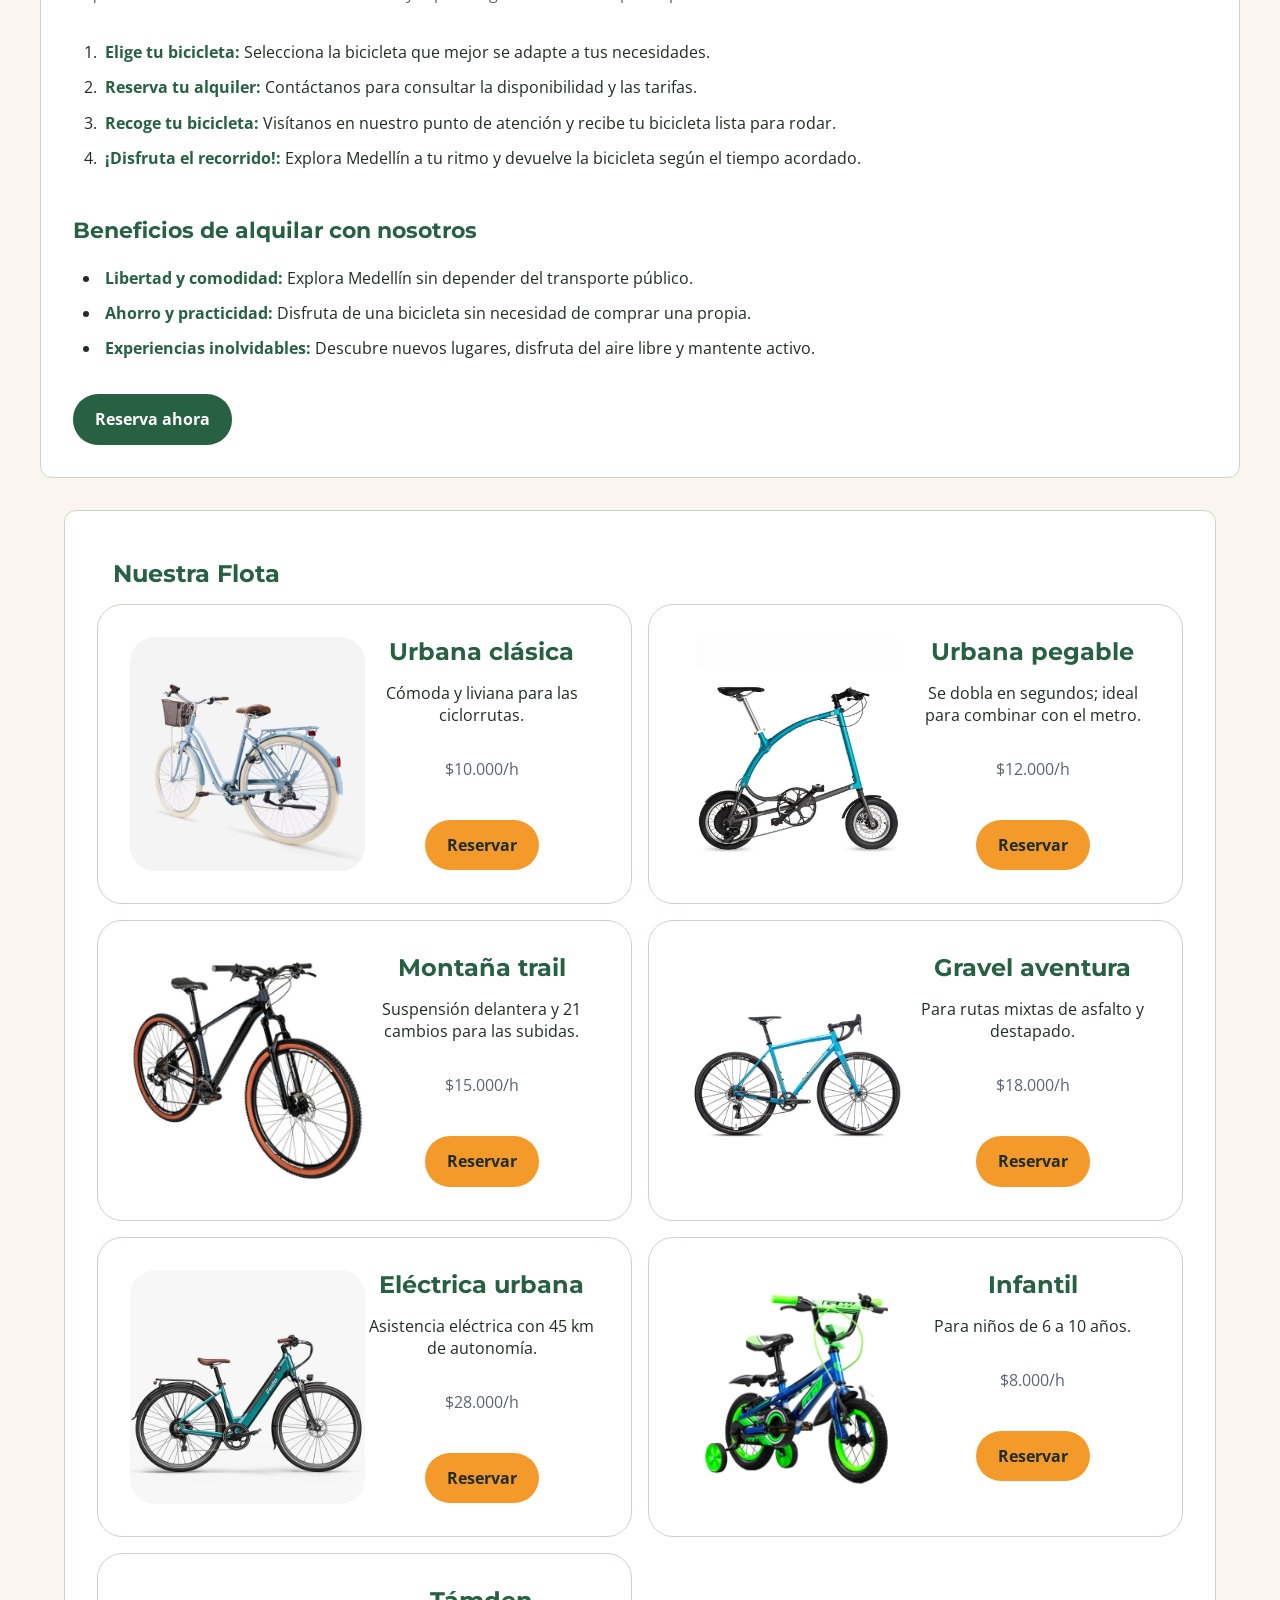
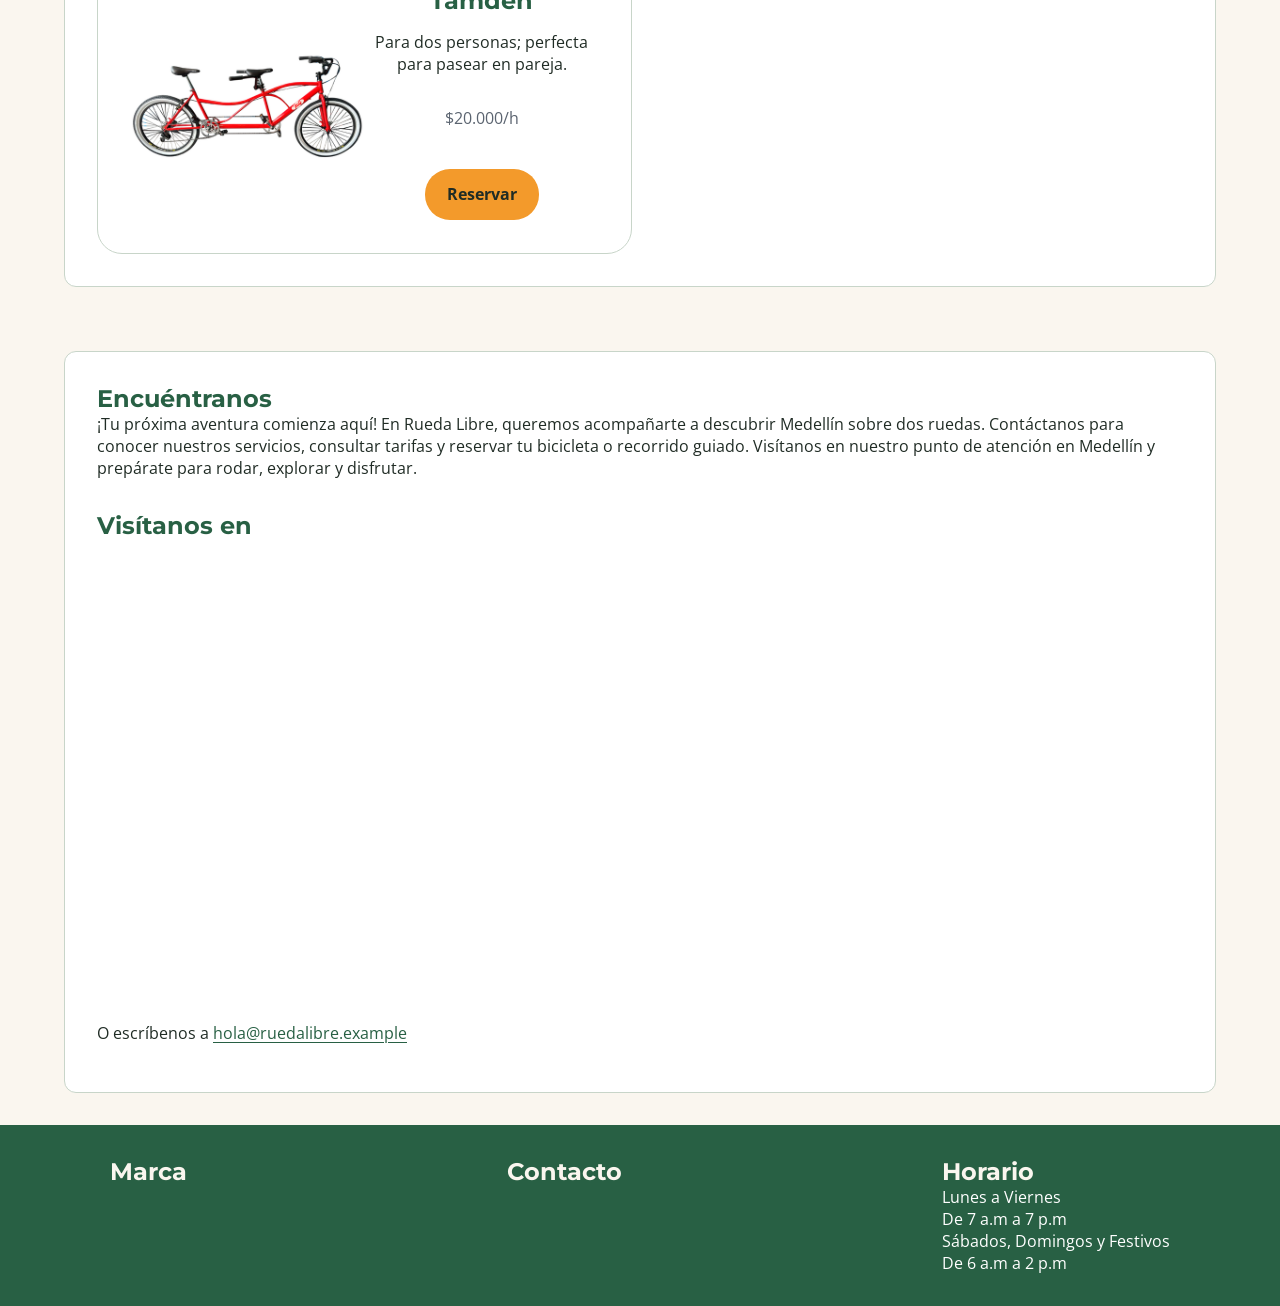
==== commit 35474a1b: "docs&style: Se agregaron observaciones a la bitácora y se añadió elementos responsive al style.css" ====
--- a/index.html
+++ b/index.html
@@ -21,6 +21,11 @@
 
     <header>
         <a href="../index.html" class="logo"><img src="./img/Logo.png" alt="Logo de Rueda Libre" class="logo-img"></a>
+
+        <input type="checkbox" id="menu">
+        <label for="menu">
+            <img src="img/menu.png" class="menu-icon" alt="icono menú hamburguesa">
+        </label>
 
         <nav class="nav">
             <ul class="nav-bar">
@@ -142,10 +147,10 @@
             <div>
                 <article class="flota-article">
                     <img src="./img/Urbana.jpg" alt="Bicicleta urbana clásica">
-                    
+
                     <div>
                         <h3>Urbana clásica</h3>
-                        <p class="flota-description"> 
+                        <p class="flota-description">
                             Cómoda y liviana para las ciclorrutas.
                         </p>
                         <p class="flota-precio">
@@ -157,7 +162,7 @@
 
                 <article class="flota-article">
                     <img src="./img/Pegable.jpg" alt="Bicicleta urbana pegable">
-                    
+
                     <div>
                         <h3>Urbana pegable</h3>
                         <p class="flota-description">
@@ -168,28 +173,28 @@
                         </p>
                         <a href="./paginas/reservas.html" class="btn btn-flota">Reservar</a>
                     </div>
-                
-                </article>
-                
+
+                </article>
+
                 <article class="flota-article">
                     <img src="./img/Montana.jpeg" alt="Bicicleta montaña trail">
-                    
+
                     <div>
                         <h3>Montaña trail</h3>
                         <p class="flota-description">
-                          Suspensión delantera y 21 cambios para las subidas.
-                        </p>
-                        <p class="flota-precio">
-                          $15.000/h
-                        </p>
-                        <a href="./paginas/reservas.html" class="btn btn-flota">Reservar</a>
-                    </div>
-                    
+                            Suspensión delantera y 21 cambios para las subidas.
+                        </p>
+                        <p class="flota-precio">
+                            $15.000/h
+                        </p>
+                        <a href="./paginas/reservas.html" class="btn btn-flota">Reservar</a>
+                    </div>
+
                 </article>
 
                 <article class="flota-article">
                     <img src="./img/gravel.jpg" alt="Bicicleta gravel aventura">
-                    
+
                     <div>
                         <h3>Gravel aventura</h3>
                         <p class="flota-description">
@@ -205,7 +210,7 @@
 
                 <article class="flota-article">
                     <img src="./img/Electrica.jpg" alt="Bicicleta eléctrica urbana">
-                    
+
                     <div>
                         <h3>Eléctrica urbana</h3>
                         <p class="flota-description">
@@ -229,6 +234,22 @@
                         </p>
                         <p class="flota-precio">
                             $8.000/h
+                        </p>
+                        <a href="./paginas/reservas.html" class="btn btn-flota">Reservar</a>
+                    </div>
+
+                </article>
+
+                <article class="flota-article">
+                    <img src="./img/tamden.jpg" alt="Bicicleta Tamden para dos personas">
+
+                    <div>
+                        <h3>Támden</h3>
+                        <p class="flota-description">
+                            Para dos personas; perfecta para pasear en pareja.
+                        </p>
+                        <p class="flota-precio">
+                            $20.000/h
                         </p>
                         <a href="./paginas/reservas.html" class="btn btn-flota">Reservar</a>
                     </div>
@@ -273,11 +294,11 @@
 
         </section>
 
-        
+
 
         <aside class="whatsapp">
             <a href="whatsapp://send?phone=573001234567" target="_blank" class="btn btn-whatsapp">
-                <img src="./img/whatsapp.png" alt="WhatsApp"> Escríbenos!
+                <img src="./img/whatsapp.png" alt="WhatsApp"> <p>Escríbenos!</p> 
             </a>
         </aside>
     </main>
--- a/css/style.css
+++ b/css/style.css
@@ -1,5 +1,3 @@
-
-
 :root {
     --primary-color: #286044;
     --secondary-color: #F39A2B;
@@ -83,6 +81,19 @@
         }
     }
 
+    #menu {
+            display: none;
+        }
+
+    label {
+        cursor: pointer;
+        display: none;
+
+        .menu-icon {
+            width: 50px;
+        }
+    }
+
     .nav {
         display: flex;
         margin-right: var(--spacing-medium);
@@ -95,7 +106,6 @@
             text-decoration: none;
             align-items: center;
             justify-content: center;
-            flex-wrap: wrap;
 
             .nav-bar-item {
                 font-size: 20px;
@@ -123,6 +133,11 @@
     }
 }
 
+main{
+    display: flex;
+    flex-direction: column;
+}
+
 
 .container {
     width: 90%;
@@ -135,7 +150,8 @@
 }
 
 .container-welcome {
-
+    margin-left: 0;
+    margin-right: 0;
     display: flex;
     flex-direction: column;
     align-items: center;
@@ -181,6 +197,7 @@
 
 }
 
+
 .servicios {
 
     .servicios-title {
@@ -189,7 +206,7 @@
 
     .container-content-servicios {
         display: grid;
-        grid-template-columns: repeat(3, minmax(0, 1fr));
+        grid-template-columns: repeat(auto-fit, minmax(400px, 1fr));
         gap: var(--spacing-medium);
 
 
@@ -494,7 +511,7 @@
         transition: background-color 0.3s ease;
     }
 
-    button[type="submit"]:hover{
+    button[type="submit"]:hover {
         background-color: var(--secondary-color);
         color: var(--text-color);
     }
@@ -502,47 +519,57 @@
 
 }
 
-.flota{
-
-    h2{}
-    div{
+.flota {
+
+    h2 {
+        padding: var(--spacing-medium);
+    }
+
+    div {
         display: grid;
-        grid-template-columns: repeat(3, minmax(0, 1fr));
+        grid-template-columns: repeat(auto-fit, minmax(400px, 1fr));
         gap: var(--spacing-medium);
-    
-        .flota-article{
+
+        .flota-article {
             padding: var(--spacing-large);
-            border: solid var(--text-color-secondary) 1px;
+            border: solid var(--border-color) 1px;
             border-radius: 25px;
             display: flex;
 
 
-            img{
+
+            img {
                 width: 50%;
                 border-radius: 25px;
-            }
-
-            div{
+                transition: ease 1s;
+            }
+
+            img:hover {
+                transform: scale(1.1);
+                width: 50%;
+            }
+
+            div {
                 width: 50%;
                 display: flex;
                 flex-direction: column;
                 align-items: center;
                 text-align: center;
 
-                h3{
+                h3 {
                     font-size: 1.5rem;
                 }
 
-                .flota-precio{
+                .flota-precio {
                     color: var(--text-color-secondary);
                 }
 
-                .btn-flota{
+                .btn-flota {
                     background-color: var(--secondary-color);
                     color: var(--text-color);
                 }
 
-                .btn-flota:hover{
+                .btn-flota:hover {
                     background-color: var(--primary-color);
                     color: var(--background-color);
                 }
@@ -552,20 +579,23 @@
 }
 
 
-.whatsapp{
-    
+.whatsapp {
     width: 11rem;
     position: fixed;
     bottom: 9rem;
     right: var(--spacing-medium);
 
-    .btn-whatsapp{
+    .btn-whatsapp {
         display: flex;
         align-items: center;
         gap: var(--spacing-small);
 
-        img{
-        width: 2rem;
+        p{
+            margin-bottom: 0;
+        }
+
+        img {
+            width: 2rem;
         }
     }
 }
@@ -579,11 +609,84 @@
     align-items: flex-start;
     gap: 20rem;
     justify-content: center;
-
-    .footer-section{
-
-        h2{
+    flex-wrap:wrap;
+
+    .footer-section {
+
+        h2 {
             color: var(--background-color);
         }
     }
+}
+
+@media (max-width: 930px) {
+    header{
+        align-items: center;
+
+        label{
+            display: initial;
+            order: 1;
+            margin-right: var(--spacing-medium);
+        }
+
+        .nav .nav-bar{
+            position: absolute;
+                left: 0;
+                right: 0;
+                top: 100%;
+                display: none;
+                flex-direction: column;
+                align-items: stretch;
+                gap: 0;
+                padding: 0;
+                background-color: var(--text-color);
+            
+            .nav-bar-item{
+                width: 100%;
+                padding: var(--spacing-medium);
+
+                a{
+                    display: block;
+                    border-radius: 0;
+                    padding: 0;
+                    width: 120%;
+                    color: var(--surface-color);
+                }
+
+                a:hover{
+                    background: none;
+                }
+            }
+
+            .activo{
+                background-color: var(--text-color);
+            }
+
+            .nav-bar-item:hover{
+                width: 100%;
+                background-color: var(--secondary-color);
+                padding: 10px;
+            }
+        }
+
+        #menu:checked ~ .nav .nav-bar{
+            display: flex;
+            flex-direction: column;
+        }
+
+
+    }
+
+    .whatsapp{
+        width: 4rem;
+        display: flex;
+
+        a img{
+            align-self: center;
+        }
+
+        a p{
+            display: none;
+        }
+    }
 }
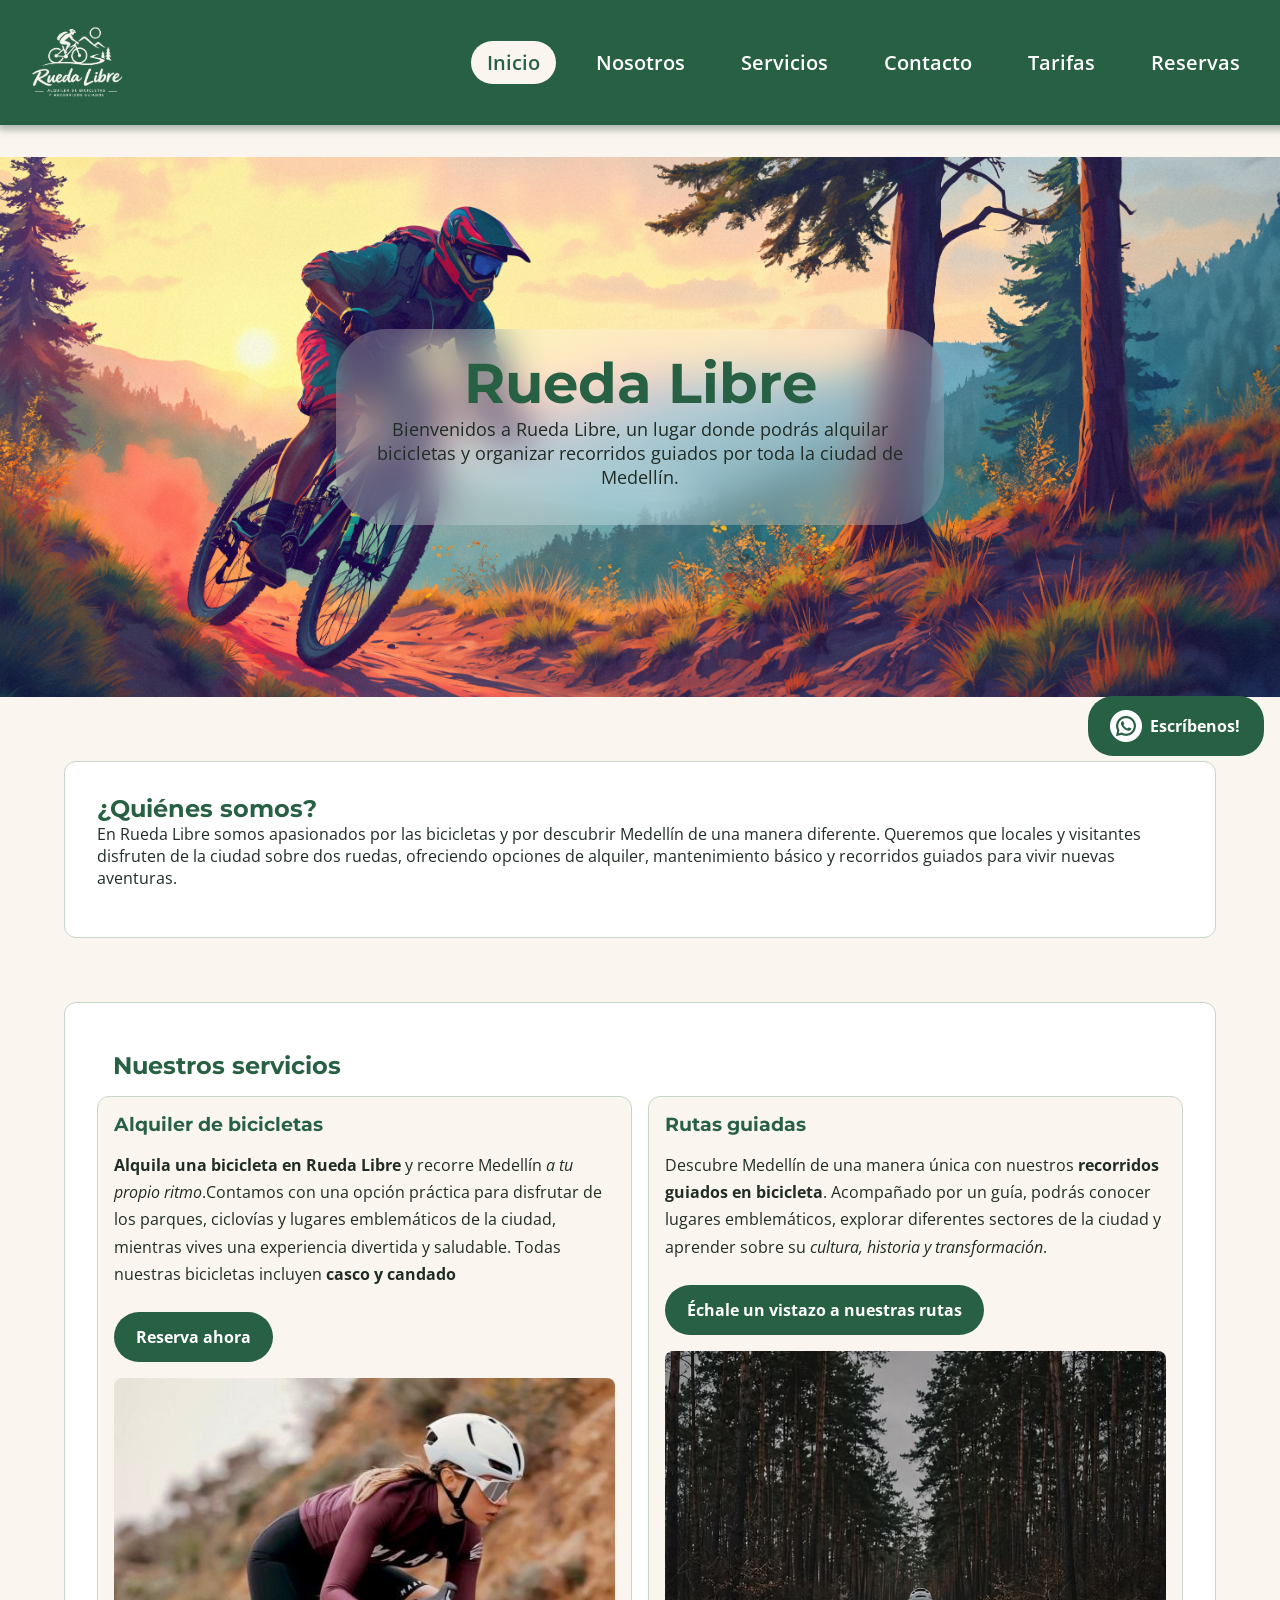
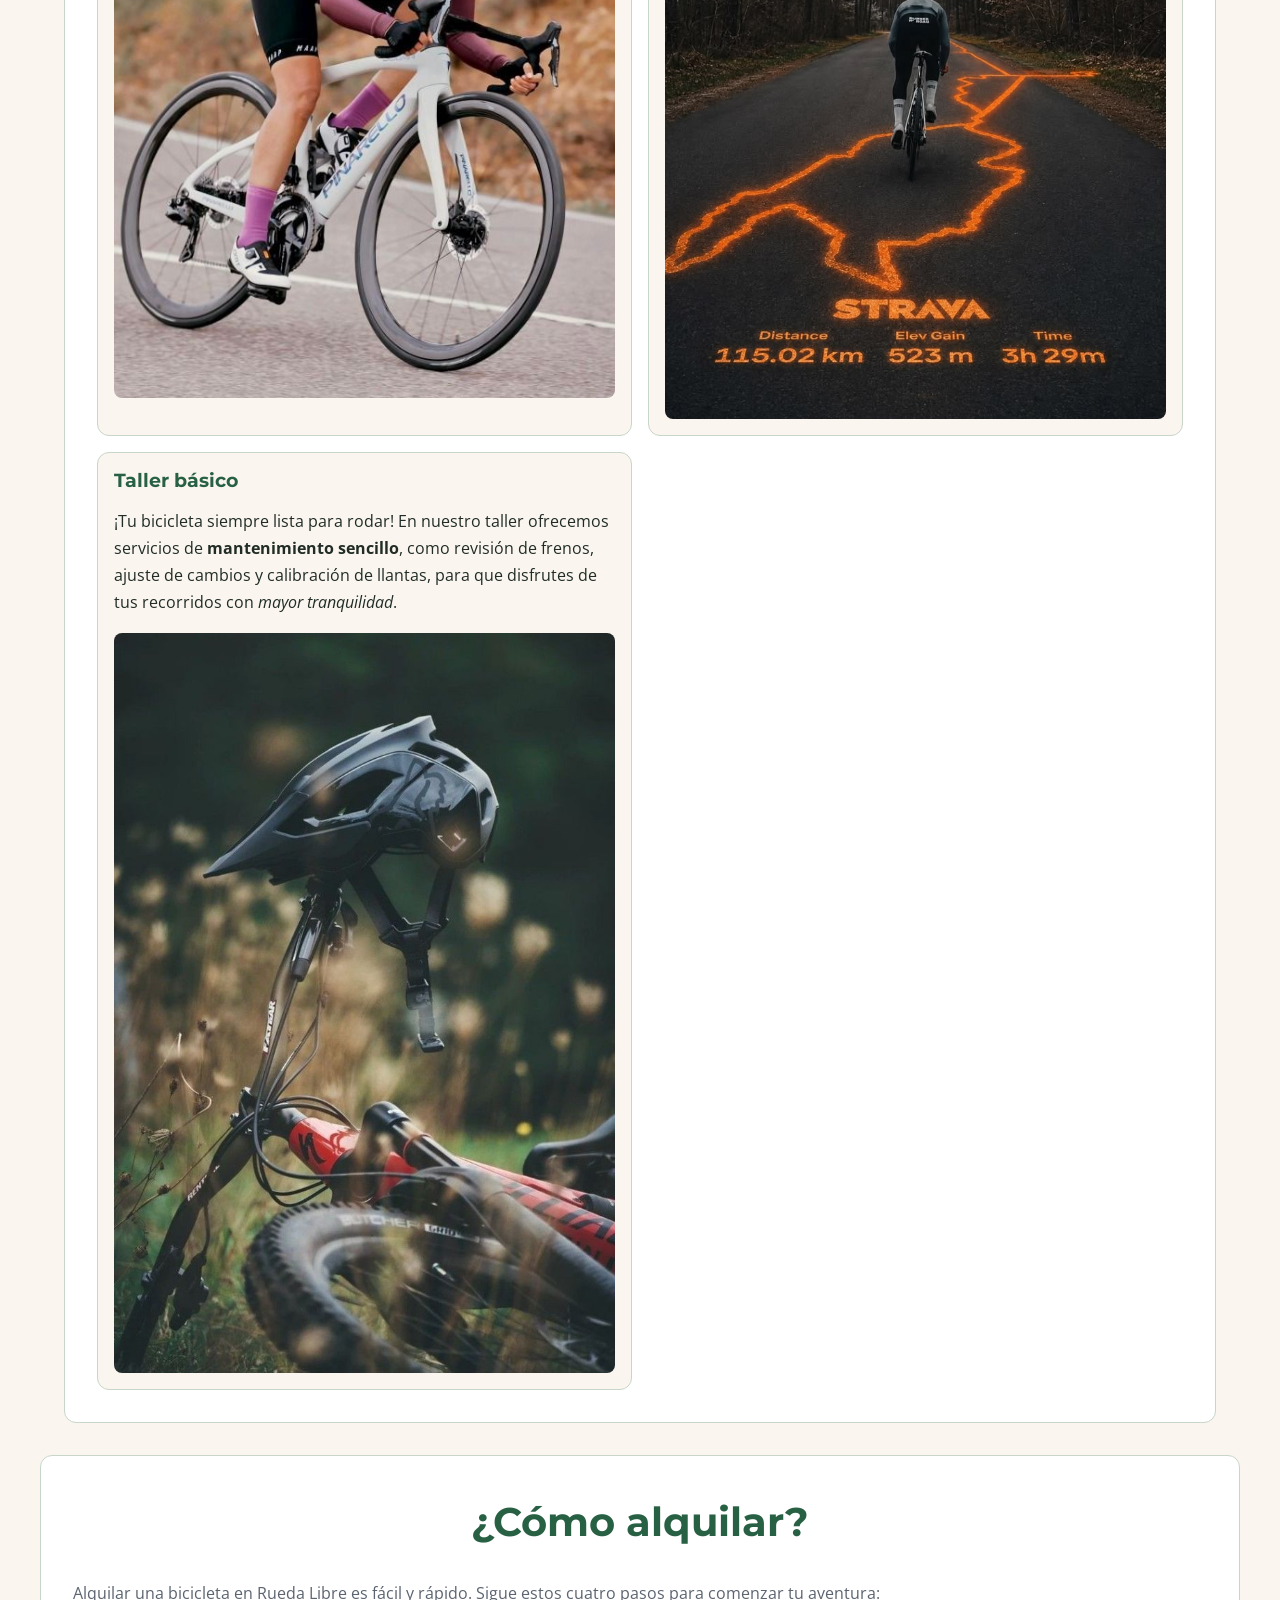
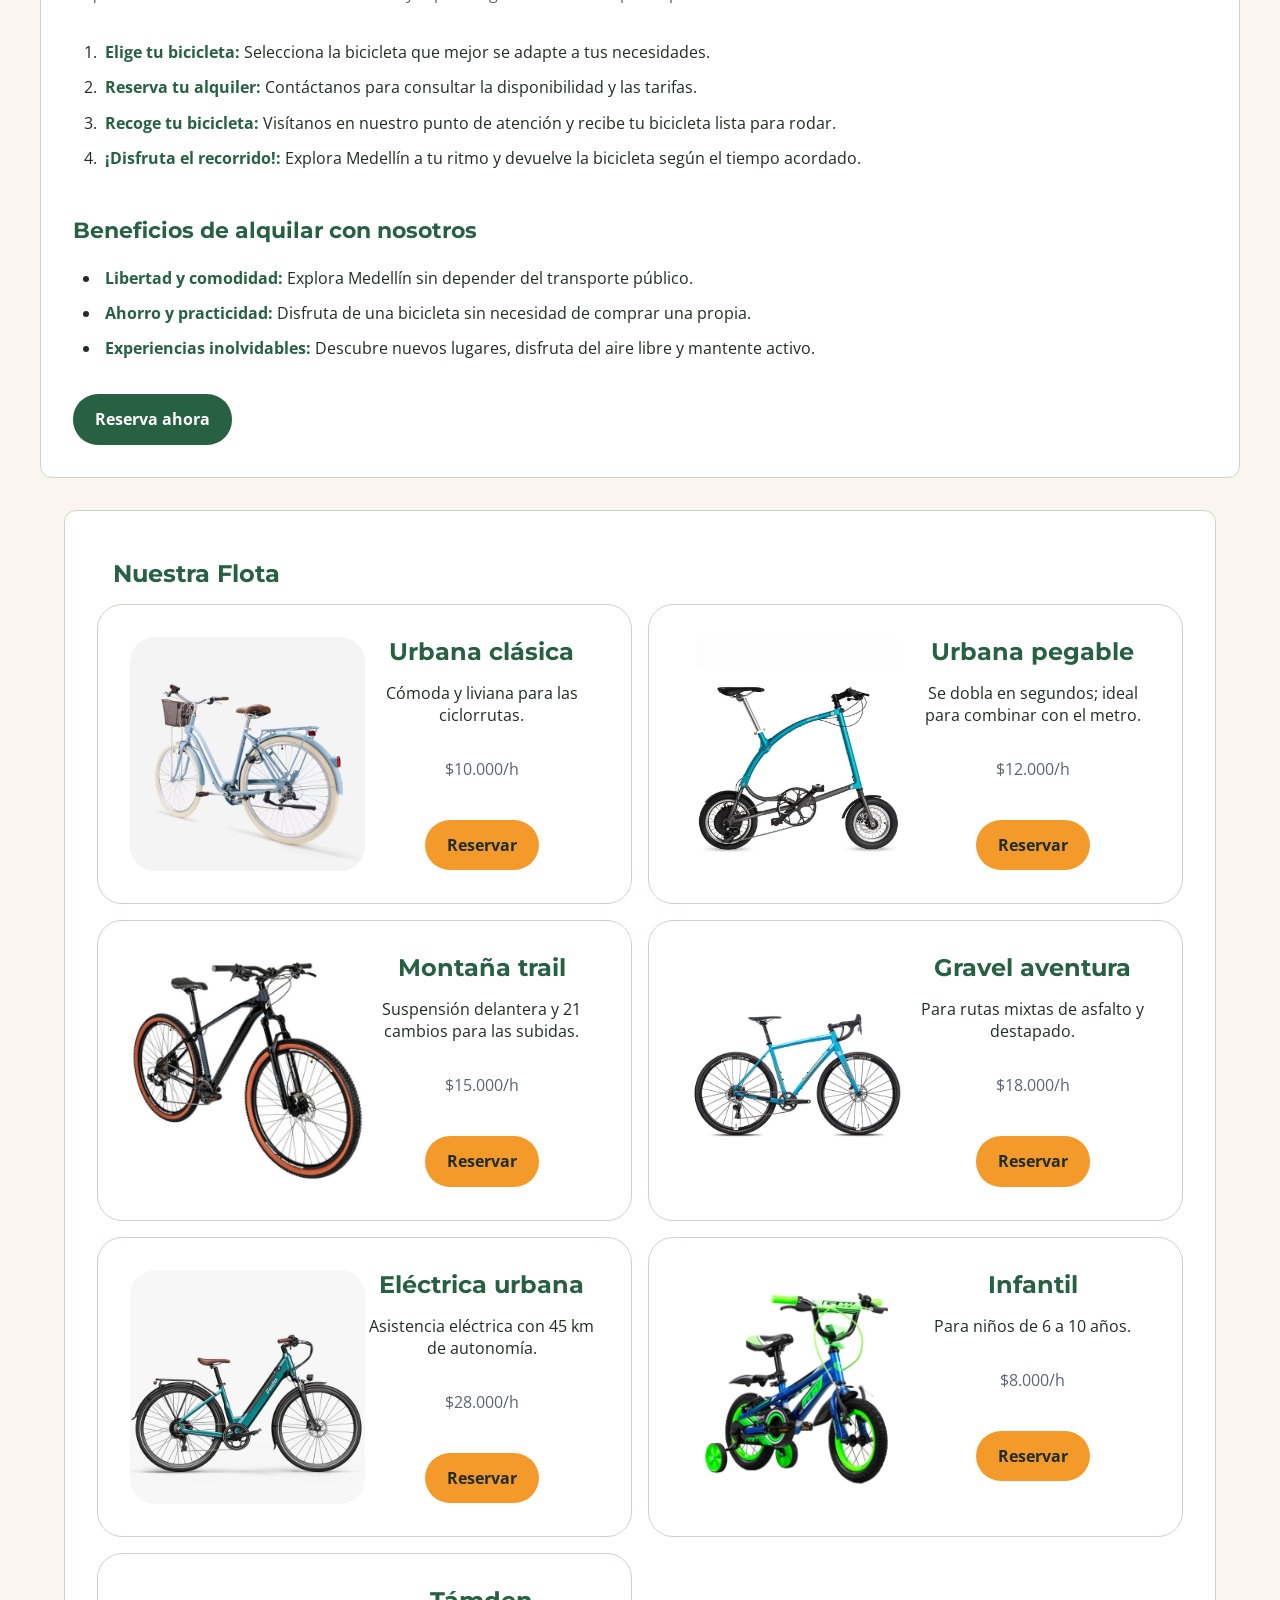
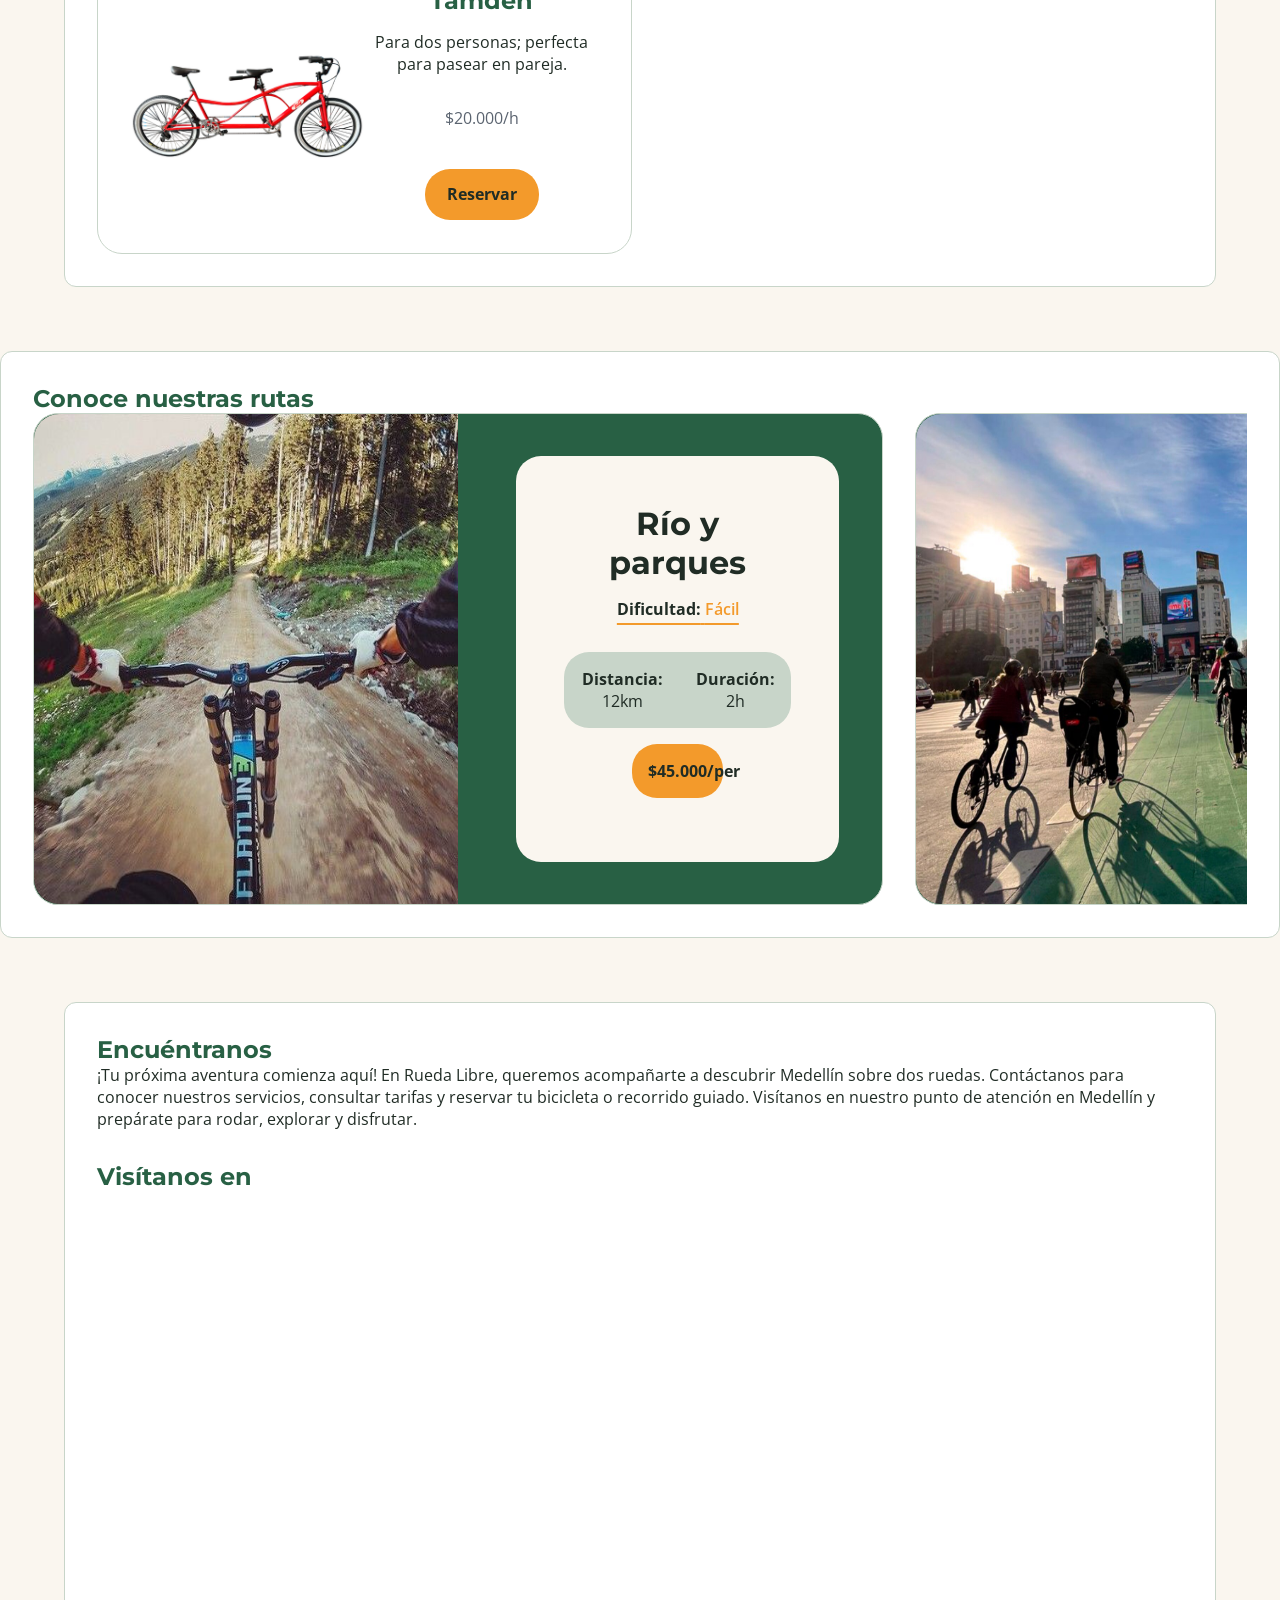
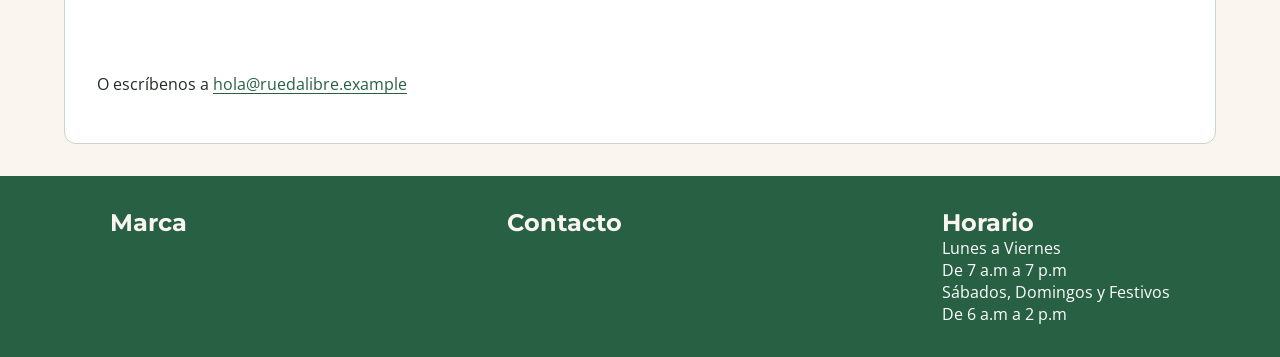
==== commit 8eadf256: "feat: Creación del carrusel de tarjetas de rutas. style: grid 2:1 en reservas y división en dos colu" ====
--- a/index.html
+++ b/index.html
@@ -260,6 +260,52 @@
 
         </section>
 
+        <section class="container rutas">
+            <h2>Conoce nuestras rutas</h2>
+            <div class="rutas-cards">
+                <article class="ruta-card">
+                    <img src="./img/ruta1.jpg" alt="Ciclista recorriendo un camino montañoso">
+                    <div class="ruta-info">
+                        <h3>Río y parques</h3>
+                        <p class="dificultad"><b>Dificultad:</b> <span class="nivel">Fácil</span></p>
+                        <div>
+                            <p class="distancia"><b>Distancia:</b> 12km</p>
+                            <p class="duracion"><b>Duración:</b> 2h</p>
+                        </div>
+                        <p class="ruta-precio">$45.000/per</p>
+                    </div>
+                </article>
+
+                <article class="ruta-card">
+                    <img src="./img/ruta2.jpg" alt="Ciclistas paseando por la ciudad">
+                    <div class="ruta-info">
+                        <h3>Sabores del barrio</h3>
+                        <p class="dificultad"><b>Dificultad:</b> <span class="nivel">Medio</span></p>
+                        <div>
+                            <p class="distancia"><b>Distancia:</b> 18km</p>
+                            <p class="duracion"><b>Duración:</b> 3h</p>
+                        </div>
+                        <p class="ruta-precio">$60.000/per</p>
+                    </div>
+                </article>
+
+                <article class="ruta-card">
+                    <img src="./img/ruta3.jpg" alt="Ciclistas subiendo una loma inclinada">
+                    <div class="ruta-info">
+                        <h3>Reto Las Palmas</h3>
+                        <p class="dificultad"><b>Dificultad:</b> <span class="nivel">Alta</span></p>
+                        <div>
+                            <p class="distancia"><b>Distancia:</b> 25km</p>
+                            <p class="duracion"><b>Duración:</b> 4h</p>
+                        </div>
+                        <p class="ruta-precio">$85.000/per</p>
+                    </div>
+                </article>
+            </div>
+
+
+        </section>
+
         <section class="container container-encuentranos" id="Encuentranos">
 
             <h2 class="title encuentranos-title">Encuéntranos</h2>
@@ -298,7 +344,8 @@
 
         <aside class="whatsapp">
             <a href="whatsapp://send?phone=573001234567" target="_blank" class="btn btn-whatsapp">
-                <img src="./img/whatsapp.png" alt="WhatsApp"> <p>Escríbenos!</p> 
+                <img src="./img/whatsapp.png" alt="WhatsApp">
+                <p>Escríbenos!</p>
             </a>
         </aside>
     </main>
--- a/css/style.css
+++ b/css/style.css
@@ -401,9 +401,15 @@
     }
 }
 
+.main-reservas{
+    display: grid;
+    grid-template-columns: 2fr 1fr;
+}
+
 .container-horarios {
-    display: grid;
-    grid-template-columns: repeat(2, minmax(0, 1fr));
+    display: flex;
+    align-items: center;
+    flex-direction: column;
     gap: var(--spacing-large);
     background-color: var(--surface-color);
 
@@ -419,6 +425,23 @@
                 text-underline-offset: 0.2em;
             }
         }
+
+    }
+
+    .content-horarios-aside{
+        padding: var(--spacing-large);
+        border: solid 1px var(--secondary-color);
+        border-radius: 15px;
+
+        dl{
+            display: flex;
+            flex-direction: column;
+            gap: var(--spacing-medium);
+
+            dt{
+                font-weight: bold;
+            }
+        }
     }
 }
 
@@ -435,6 +458,9 @@
 
         border: 1px solid var(--border-color);
         border-radius: 0.75rem;
+        display: grid;
+        grid-template-columns: 1fr 1fr;
+        gap: var(--spacing-medium);
 
         legend {
             padding: 0 var(--spacing-small);
@@ -466,7 +492,7 @@
                 color: var(--text-color);
                 font: inherit;
             }
-
+            
             textarea {
                 min-height: 8rem;
                 resize: vertical;
@@ -596,6 +622,88 @@
 
         img {
             width: 2rem;
+        }
+    }
+}
+
+.rutas{
+    width: 100%;
+
+    .rutas-cards{
+        display: flex;
+        overflow-x: auto;
+        scroll-snap-type: mandatory;
+        width: 100%;
+        gap: var(--spacing-large);
+
+        .ruta-card{
+            display: flex;
+            align-items: center;
+            justify-content: space-between;
+            gap: var(--spacing-medium);
+            border: var(--border-color) solid 1px;
+            border-radius: 25px;
+            scroll-snap-align: center;
+            flex: 0 0 70%;
+            background-color: var(--primary-color);
+
+            img{
+                width: 50%;
+                border-radius: 25px 0 0 25px;
+                height: 100%;
+                
+            }
+
+            .ruta-info{
+                display: flex;
+                flex-direction: column;
+                text-align: center;
+                width: 50%;
+                gap: var(--spacing-medium);
+                background-color: var(--background-color);
+                left: 0;
+                margin: 5% 5%;
+                padding: 3rem;
+                border-radius: 25px;
+
+                h3{
+                    color: var(--text-color);
+                    font-size: 2rem;
+                }
+
+                .dificultad{
+                    text-decoration: underline;
+                    text-decoration-color: var(--secondary-color);
+                    text-decoration-thickness: 2px;
+                    text-underline-offset: var(--spacing-small);
+                    .nivel{
+                        font-weight: 600;
+                        color: var(--secondary-color);
+                        
+                    }
+                }
+
+                div{
+                    display: flex;
+                    justify-content: center;
+                    padding: var(--spacing-medium);
+                    background-color: var(--border-color);
+                    align-items: center;
+                    flex-direction: row;
+                    border-radius: 25px;
+                    gap: var(--spacing-large);
+                    padding-bottom: 0;
+                }
+
+                .ruta-precio{
+                    padding: var(--spacing-medium);
+                    background-color: var(--secondary-color);
+                    width: 40%;
+                    align-self: center;
+                    font-weight: bolder;
+                    border-radius: 25px;
+                }
+            }
         }
     }
 }
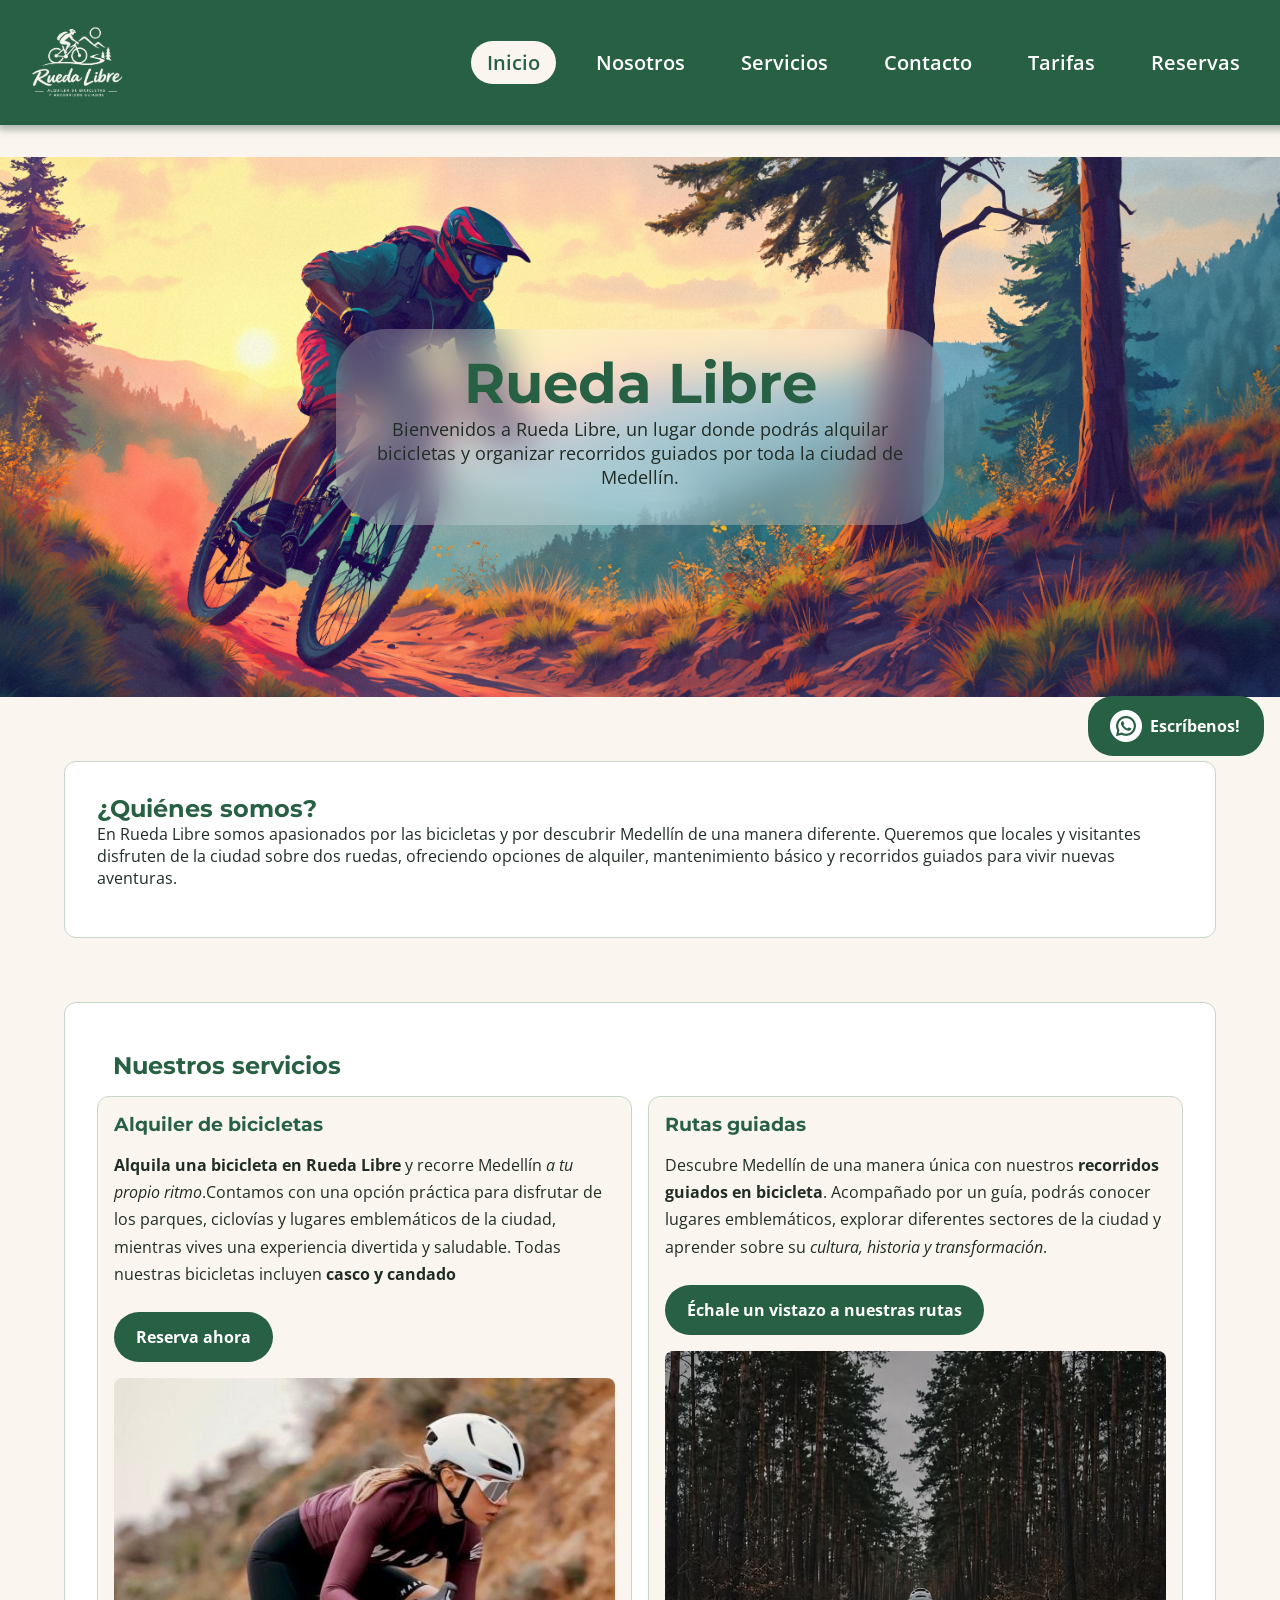
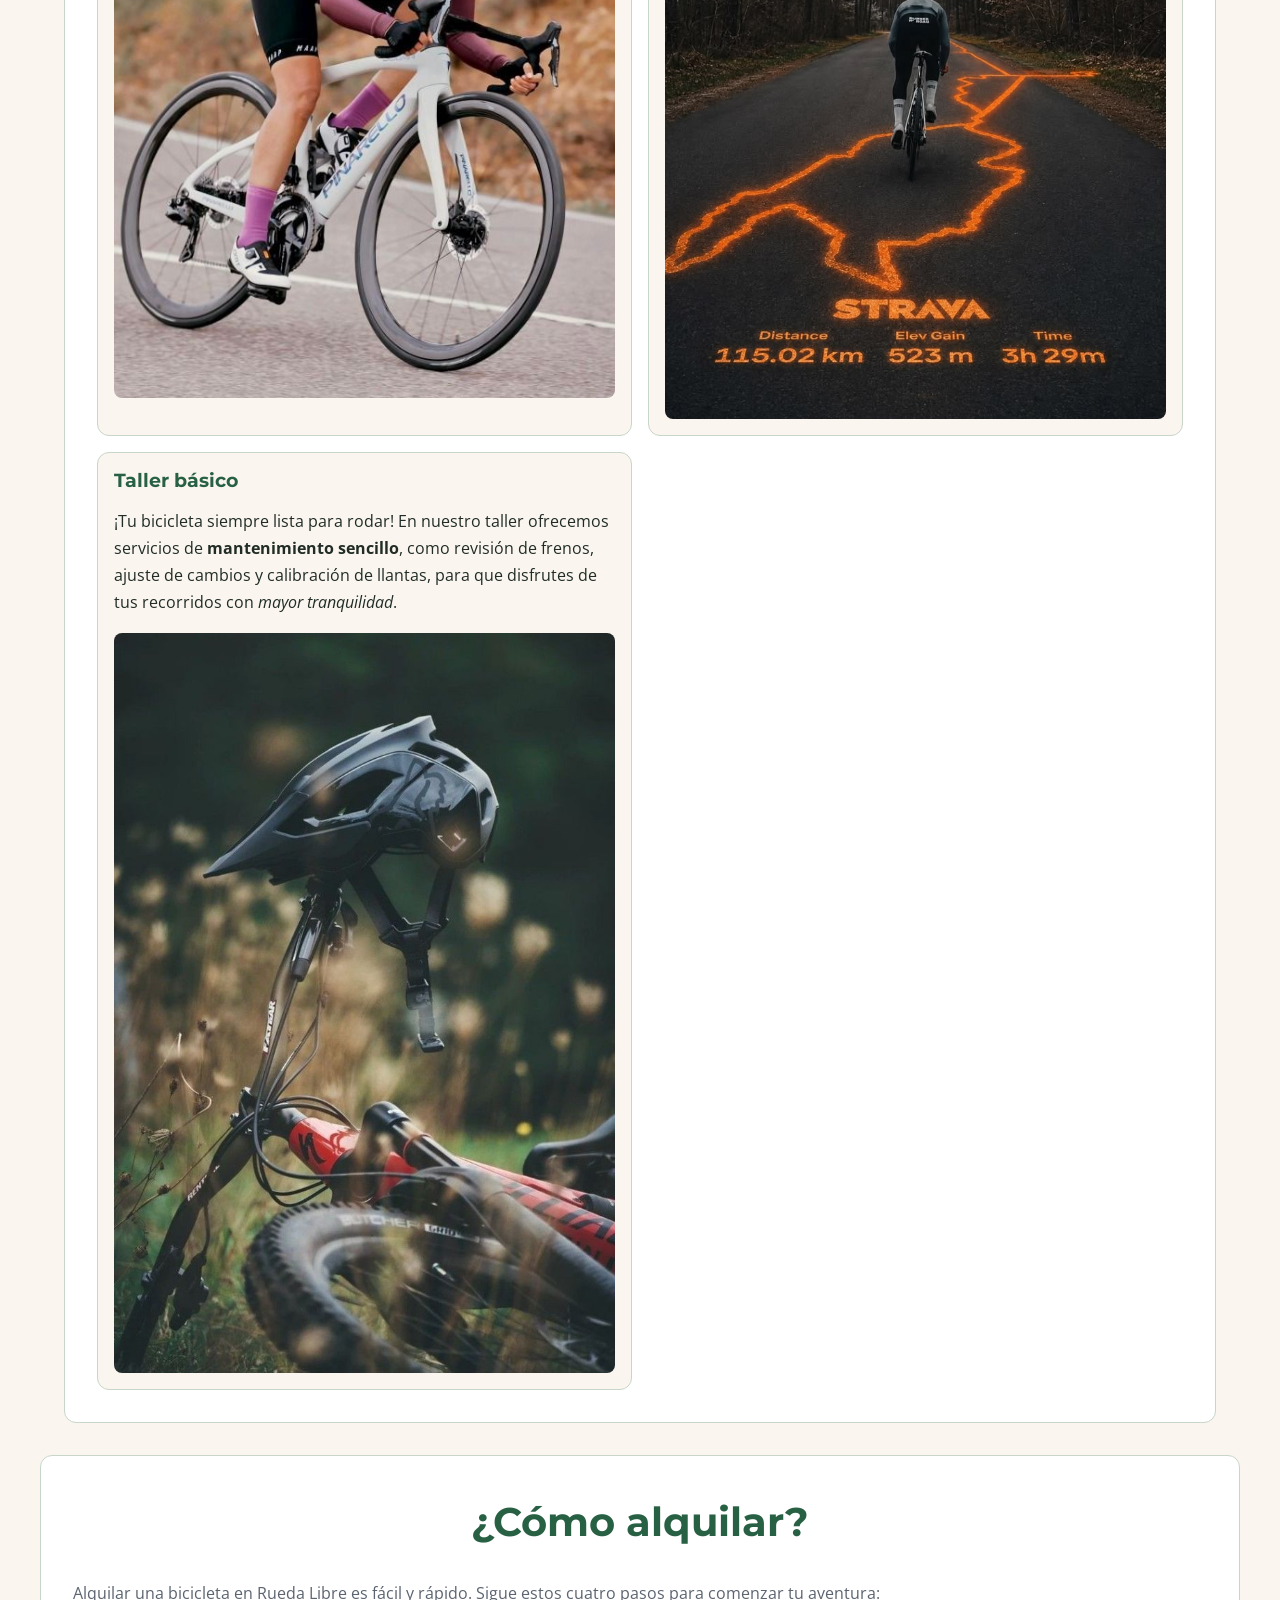
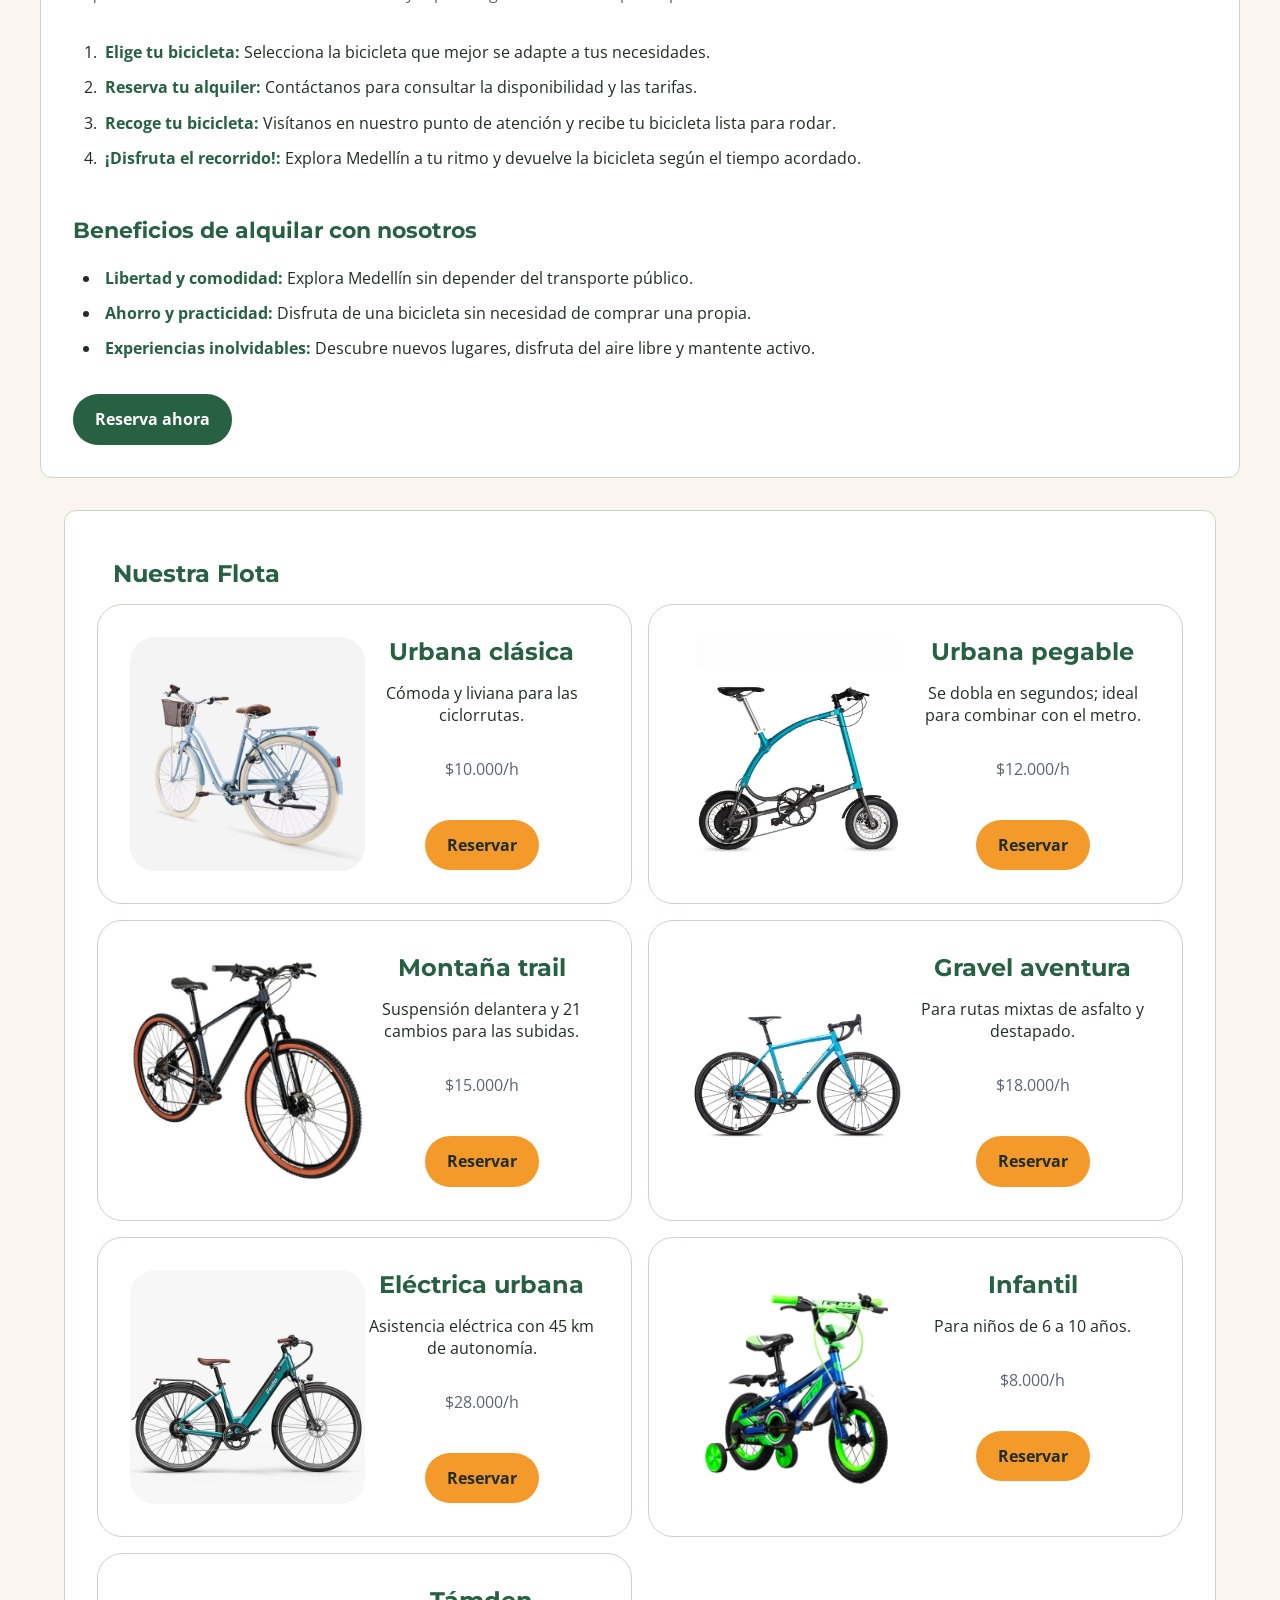
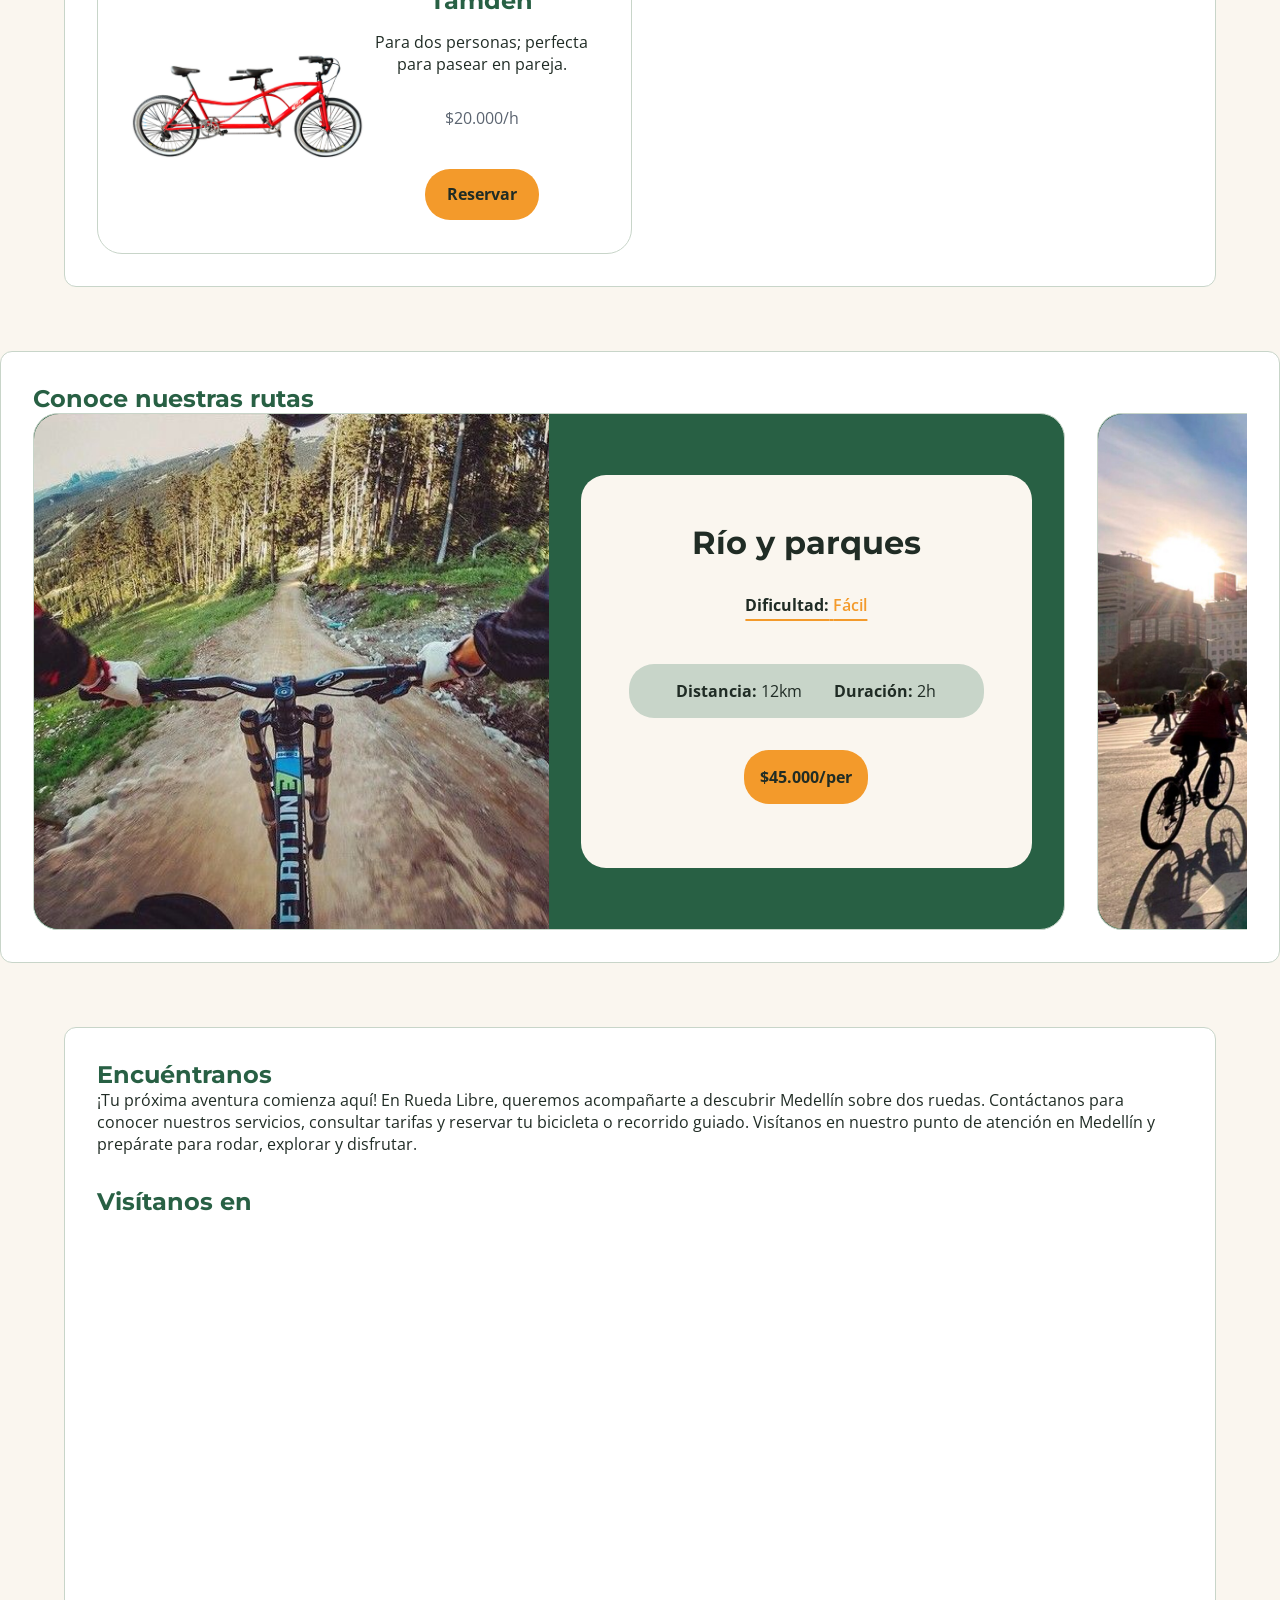
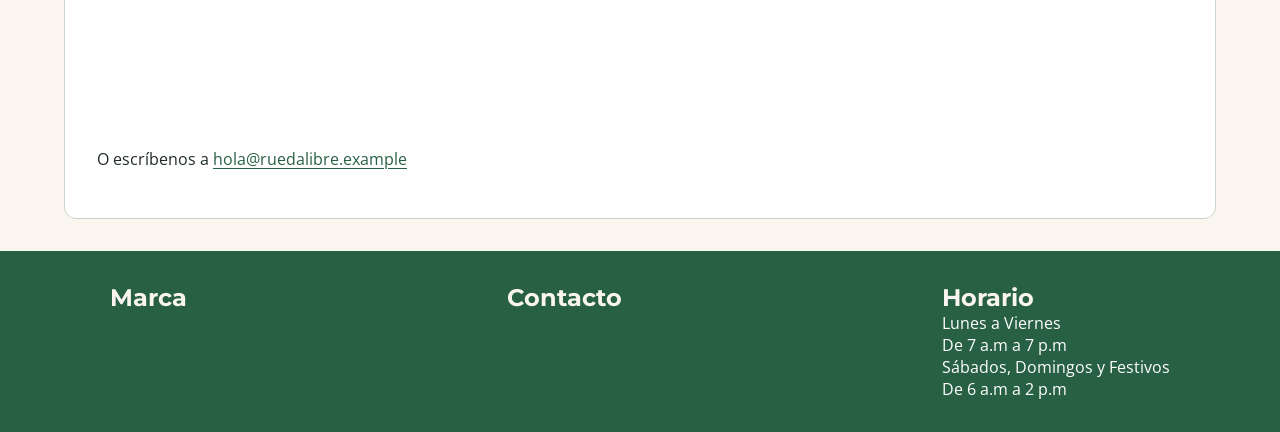
==== commit 055d5529: "v1.5" ====
--- a/index.html
+++ b/index.html
@@ -12,7 +12,8 @@
     <link
         href="https://fonts.googleapis.com/css2?family=Inter:ital,opsz,wght@0,14..32,100..900;1,14..32,100..900&family=Montserrat:ital,wght@0,100..900;1,100..900&display=swap"
         rel="stylesheet">
-    <link rel="stylesheet" href="./css/style.css">
+    <!-- <link rel="stylesheet" href="./css/style.css"> -->  <!-- primer CSS, enfoque primero pc -->
+    <link rel="stylesheet" href="./css/mobil-first.css"> <!-- Enfoque Mobile-first -->
     <title>Rueda Libre | Alquiler de bicicletas en Medellín</title>
     <meta name="description" content="Alquila bicicletas y organiza recorridos guiados por Medellín">
 </head>
@@ -24,7 +25,7 @@
 
         <input type="checkbox" id="menu">
         <label for="menu">
-            <img src="img/menu.png" class="menu-icon" alt="icono menú hamburguesa">
+            <img src="./img/menu.png" class="menu-icon" alt="icono menú hamburguesa">
         </label>
 
         <nav class="nav">
--- a/css/style.css
+++ b/css/style.css
@@ -82,8 +82,8 @@
     }
 
     #menu {
-            display: none;
-        }
+        display: none;
+    }
 
     label {
         cursor: pointer;
@@ -133,7 +133,7 @@
     }
 }
 
-main{
+main {
     display: flex;
     flex-direction: column;
 }
@@ -342,7 +342,7 @@
         width: 100%;
         max-width: 100%;
         border: 0;
-        border-radius: 0.5rem;
+        border-radius: 25px;
     }
 }
 
@@ -401,7 +401,7 @@
     }
 }
 
-.main-reservas{
+.main-reservas {
     display: grid;
     grid-template-columns: 2fr 1fr;
 }
@@ -428,17 +428,17 @@
 
     }
 
-    .content-horarios-aside{
+    .content-horarios-aside {
         padding: var(--spacing-large);
         border: solid 1px var(--secondary-color);
         border-radius: 15px;
 
-        dl{
+        dl {
             display: flex;
             flex-direction: column;
             gap: var(--spacing-medium);
 
-            dt{
+            dt {
                 font-weight: bold;
             }
         }
@@ -492,7 +492,7 @@
                 color: var(--text-color);
                 font: inherit;
             }
-            
+
             textarea {
                 min-height: 8rem;
                 resize: vertical;
@@ -521,7 +521,7 @@
         }
     }
 
-    button[type="submit"] {
+    button {
         display: block;
         width: 100%;
         padding: var(--spacing-medium);
@@ -537,7 +537,7 @@
         transition: background-color 0.3s ease;
     }
 
-    button[type="submit"]:hover {
+    button:hover {
         background-color: var(--secondary-color);
         color: var(--text-color);
     }
@@ -553,7 +553,7 @@
 
     div {
         display: grid;
-        grid-template-columns: repeat(auto-fit, minmax(400px, 1fr));
+        grid-template-columns: repeat(auto-fit, minmax(min(100%, 450px), 1fr));
         gap: var(--spacing-medium);
 
         .flota-article {
@@ -616,7 +616,7 @@
         align-items: center;
         gap: var(--spacing-small);
 
-        p{
+        p {
             margin-bottom: 0;
         }
 
@@ -626,64 +626,64 @@
     }
 }
 
-.rutas{
+.rutas {
     width: 100%;
 
-    .rutas-cards{
+    .rutas-cards {
         display: flex;
         overflow-x: auto;
-        scroll-snap-type: mandatory;
+        scroll-snap-type: x mandatory;
         width: 100%;
         gap: var(--spacing-large);
 
-        .ruta-card{
+        .ruta-card {
             display: flex;
             align-items: center;
             justify-content: space-between;
-            gap: var(--spacing-medium);
+
             border: var(--border-color) solid 1px;
             border-radius: 25px;
             scroll-snap-align: center;
-            flex: 0 0 70%;
+            flex: 0 0 85%;
             background-color: var(--primary-color);
 
-            img{
+            img {
                 width: 50%;
                 border-radius: 25px 0 0 25px;
                 height: 100%;
-                
-            }
-
-            .ruta-info{
+
+            }
+
+            .ruta-info {
                 display: flex;
                 flex-direction: column;
                 text-align: center;
                 width: 50%;
                 gap: var(--spacing-medium);
                 background-color: var(--background-color);
-                left: 0;
-                margin: 5% 5%;
+                margin: 0;
                 padding: 3rem;
-                border-radius: 25px;
-
-                h3{
+                border-radius: 0 25px 25px 0;
+
+                h3 {
                     color: var(--text-color);
                     font-size: 2rem;
                 }
 
-                .dificultad{
+                .dificultad {
                     text-decoration: underline;
                     text-decoration-color: var(--secondary-color);
                     text-decoration-thickness: 2px;
                     text-underline-offset: var(--spacing-small);
-                    .nivel{
+
+                    .nivel {
                         font-weight: 600;
                         color: var(--secondary-color);
-                        
+
                     }
                 }
 
-                div{
+                div {
                     display: flex;
                     justify-content: center;
                     padding: var(--spacing-medium);
@@ -695,10 +695,10 @@
                     padding-bottom: 0;
                 }
 
-                .ruta-precio{
+                .ruta-precio {
                     padding: var(--spacing-medium);
                     background-color: var(--secondary-color);
-                    width: 40%;
+                    width: auto;
                     align-self: center;
                     font-weight: bolder;
                     border-radius: 25px;
@@ -717,7 +717,7 @@
     align-items: flex-start;
     gap: 20rem;
     justify-content: center;
-    flex-wrap:wrap;
+    flex-wrap: wrap;
 
     .footer-section {
 
@@ -727,74 +727,338 @@
     }
 }
 
-@media (max-width: 930px) {
-    header{
+@media (max-width: 1023px) {
+
+    html {
+        scroll-padding-top: 5rem;
+    }
+
+    header {
         align-items: center;
 
-        label{
-            display: initial;
+        label {
+            display: flex;
+            align-items: center;
             order: 1;
             margin-right: var(--spacing-medium);
         }
 
-        .nav .nav-bar{
-            position: absolute;
+        .nav {
+            margin-right: 0;
+
+            .nav-bar {
+                position: absolute;
                 left: 0;
                 right: 0;
                 top: 100%;
                 display: none;
                 flex-direction: column;
                 align-items: stretch;
+                justify-content: flex-start;
                 gap: 0;
+                margin: 0;
                 padding: 0;
+                max-height: calc(100vh - 5rem);
+                overflow-y: auto;
                 background-color: var(--text-color);
-            
-            .nav-bar-item{
-                width: 100%;
+                box-shadow: 0 8px 12px rgba(0, 0, 0, 0.25);
+
+                .nav-bar-item {
+                    margin: 0;
+                    padding: 0;
+                    border-radius: 0;
+                    font-size: 1.1rem;
+
+                    a {
+                        display: block;
+                        padding: var(--spacing-medium) var(--spacing-large);
+                        color: var(--surface-color);
+                    }
+                }
+
+                .nav-bar-item:hover {
+                    background-color: var(--secondary-color);
+
+                    a {
+                        color: var(--text-color);
+                    }
+                }
+
+                .activo {
+                    margin: 0;
+                    padding: 0;
+                    border-radius: 0;
+                    background-color: var(--primary-color);
+                    box-shadow: inset 4px 0 0 var(--secondary-color);
+
+                    a {
+                        color: var(--surface-color);
+                    }
+                }
+            }
+        }
+
+        #menu:checked~.nav .nav-bar {
+            display: flex;
+        }
+    }
+
+    .container {
+        width: 100%;
+        border-radius: 0;
+        border-left: 0;
+        border-right: 0;
+    }
+
+    .container-welcome .welcome-content {
+        width: 80%;
+    }
+
+    .container-formreservas {
+        form {
+            fieldset {
+                grid-template-columns: 1fr;
+            }
+        }
+    }
+
+    .whatsapp {
+        width: auto;
+        display: flex;
+
+        .btn-whatsapp {
+            width: 3.5rem;
+            height: 3.5rem;
+            margin-top: 0;
+            padding: 0;
+            justify-content: center;
+            border-radius: 50%;
+            box-shadow: 0 4px 10px rgba(0, 0, 0, 0.3);
+
+            img {
+                align-self: center;
+            }
+
+            p {
+                display: none;
+            }
+        }
+    }
+
+    footer {
+        gap: 3rem;
+        justify-content: space-around;
+    }
+}
+
+@media (max-width: 767px) {
+    header {
+        padding: 0.25rem 0;
+
+        .logo {
+            margin-left: var(--spacing-medium);
+
+            .logo-img {
+                display: block;
+                width: 90px;
+            }
+        }
+
+        label {
+            margin-right: var(--spacing-medium);
+
+            .menu-icon {
+                width: 40px;
+            }
+        }
+
+        .nav .nav-bar .nav-bar-item {
+            font-size: 1rem;
+        }
+    }
+
+    .container {
+        margin: var(--spacing-medium) 0;
+        padding: var(--spacing-medium);
+
+        h2 {
+            font-size: 1.5rem;
+        }
+
+        .btn {
+            display: block;
+            width: 100%;
+        }
+    }
+
+    .container-welcome {
+        min-height: 50vh;
+        margin-top: 0;
+
+        .welcome-content {
+            width: 100%;
+            padding: var(--spacing-medium);
+            border-radius: 30px;
+
+            p {
+                font-size: 1rem;
+            }
+        }
+    }
+
+    .servicios {
+        .servicios-title {
+            margin: 0 0 var(--spacing-medium);
+        }
+
+        .container-content-servicios {
+            grid-template-columns: minmax(0, 1fr);
+        }
+    }
+
+    .alquiler {
+
+        ol,
+        ul {
+            padding-left: 1.25rem;
+        }
+
+        h3 {
+            font-size: 1.2rem;
+        }
+    }
+
+    .flota {
+
+        h2 {
+            padding: 0 0 var(--spacing-medium);
+        }
+
+        div {
+            grid-template-columns: minmax(0, 1fr);
+
+            .flota-article {
+                flex-direction: column;
+                gap: var(--spacing-medium);
+                border-radius: 1rem;
+
+                img,
+                img:hover {
+                    width: 100%;
+                    object-fit: cover;
+                    border-radius: 1rem;
+                    transform: none;
+                }
+
+                div {
+                    width: 100%;
+                }
+            }
+        }
+    }
+
+    .rutas {
+        .rutas-cards {
+            gap: var(--spacing-medium);
+            scroll-snap-type: x mandatory;
+            padding-bottom: var(--spacing-small);
+
+            .ruta-card {
+                flex-direction: column;
+                align-items: stretch;
+                border-radius: 1rem;
+
+                img {
+                    width: 100%;
+                    height: 180px;
+                    object-fit: cover;
+                    border-radius: 1rem 1rem 0 0;
+                }
+
+                .ruta-info {
+                    width: 100%;
+                    padding: var(--spacing-medium);
+                    gap: var(--spacing-small);
+                    border-radius: 0 0 1rem 1rem;
+
+                    h3 {
+                        font-size: 1.4rem;
+                    }
+
+                    div {
+                        flex-wrap: wrap;
+                        gap: var(--spacing-small) var(--spacing-medium);
+                    }
+                }
+            }
+        }
+    }
+
+    .encuentranos-map {
+
+        h3 {
+            font-size: 1.25rem;
+        }
+
+        iframe {
+            height: 300px;
+            border-radius: 1rem;
+        }
+    }
+
+    .container-tabla {
+        .tabla {
+            caption {
+                font-size: 1.2rem;
+            }
+
+            th,
+            td {
+                padding: var(--spacing-small);
+                font-size: 0.875rem;
+            }
+        }
+
+        .tarifas-recorrido {
+            min-width: 32rem;
+        }
+    }
+
+    .container-description {
+        .list-requisitos {
+            padding-left: 1.25rem;
+        }
+    }
+
+    .main-reservas {
+        grid-template-columns: minmax(0, 1fr);
+
+        .container-formreservas {
+            fieldset {
                 padding: var(--spacing-medium);
-
-                a{
-                    display: block;
-                    border-radius: 0;
-                    padding: 0;
-                    width: 120%;
-                    color: var(--surface-color);
-                }
-
-                a:hover{
-                    background: none;
-                }
-            }
-
-            .activo{
-                background-color: var(--text-color);
-            }
-
-            .nav-bar-item:hover{
-                width: 100%;
-                background-color: var(--secondary-color);
-                padding: 10px;
-            }
-        }
-
-        #menu:checked ~ .nav .nav-bar{
-            display: flex;
-            flex-direction: column;
-        }
-
-
-    }
-
-    .whatsapp{
-        width: 4rem;
-        display: flex;
-
-        a img{
-            align-self: center;
-        }
-
-        a p{
-            display: none;
-        }
+                gap: 0;
+            }
+        }
+    }
+
+    .container-horarios {
+        .content-horarios {
+            h1 {
+                font-size: 1.6rem;
+            }
+        }
+
+        .content-horarios-aside {
+            width: 100%;
+            padding: var(--spacing-medium);
+        }
+    }
+
+    footer {
+        flex-direction: column;
+        align-items: center;
+        gap: var(--spacing-large);
+        padding: var(--spacing-large) var(--spacing-medium);
+        text-align: center;
     }
 }
--- a/css/mobil-first.css
+++ b/css/mobil-first.css
@@ -0,0 +1,1129 @@
+:root {
+    --primary-color: #286044;
+    --secondary-color: #F39A2B;
+    --background-color: #FAF6EF;
+    --text-color: #202c25;
+    --text-color-secondary: #5B6470;
+    --surface-color: #E5EFE5;
+    --border-color: #C8D5C9;
+
+    --font-family-main: 'Montserrat', sans-serif;
+    --font-family-secondary: 'Open Sans', sans-serif;
+
+    --spacing-small: 0.5rem;
+    --spacing-medium: 1rem;
+    --spacing-large: 2rem;
+}
+
+
+* {
+    margin: 0;
+    padding: 0;
+    box-sizing: border-box;
+}
+
+html {
+    scroll-behavior: smooth;
+    scroll-padding-top: 5rem;
+
+    @media (min-width: 1200px) {
+        scroll-padding-top: 1rem;
+    }
+}
+
+body {
+    background-color: var(--background-color);
+    color: var(--text-color);
+    font-family: var(--font-family-secondary);
+    width: 100%;
+}
+
+a {
+    text-decoration: none;
+    color: inherit;
+}
+
+h1,
+h2,
+h3 {
+    font-family: var(--font-family-main);
+    color: var(--primary-color);
+}
+
+a:focus-visible,
+button:focus-visible,
+input:focus-visible,
+select:focus-visible,
+textarea:focus-visible,
+iframe:focus-visible {
+    outline: 3px solid var(--secondary-color);
+    outline-offset: 4px;
+}
+
+p {
+    margin-bottom: var(--spacing-medium);
+}
+
+header {
+    background-color: var(--primary-color);
+    color: white;
+    text-align: center;
+    display: flex;
+    justify-content: space-between;
+    align-items: center;
+    padding: 0.25rem 0;
+    box-shadow: 3px 0 7px 5px rgb(177, 184, 176);
+    width: 100%;
+    position: sticky;
+    z-index: 100;
+    top: 0;
+
+
+    .logo {
+        margin-left: var(--spacing-medium);
+
+        .logo-img {
+            display: block;
+            width: 90px;
+
+            @media (min-width: 768px) {
+                display: inline;
+                width: 120px;
+            }
+        }
+    }
+
+    #menu {
+        display: none;
+    }
+
+    label {
+        cursor: pointer;
+        display: flex;
+        align-items: center;
+        order: 1;
+        margin-right: var(--spacing-medium);
+
+        .menu-icon {
+            width: 40px;
+
+            @media (min-width: 768px) {
+                width: 50px;
+            }
+        }
+
+        @media (min-width: 1200px) {
+            display: none;
+        }
+    }
+
+    .nav {
+        display: flex;
+        margin-right: 0;
+
+        .nav-bar {
+            position: absolute;
+            left: 0;
+            right: 0;
+            top: 100%;
+            display: none;
+            flex-direction: column;
+            list-style: none;
+            gap: 0;
+            text-decoration: none;
+            align-items: stretch;
+            justify-content: flex-start;
+            margin: 0;
+            padding: 0;
+            max-height: calc(100vh - 5rem);
+            overflow-y: auto;
+            background-color: var(--text-color);
+            box-shadow: 0 8px 12px rgba(0, 0, 0, 0.25);
+
+            .nav-bar-item {
+                font-size: 1rem;
+                margin: 0;
+                padding: 0;
+                border-radius: 0;
+                font-weight: 600;
+                transition: 0.4s ease;
+
+                a {
+                    display: block;
+                    padding: var(--spacing-medium) var(--spacing-large);
+                    color: var(--surface-color);
+                }
+
+                @media (min-width: 768px) {
+                    font-size: 1.1rem;
+                }
+
+                @media (min-width: 1200px) {
+                    font-size: 20px;
+                    margin: var(--spacing-small);
+                    padding: var(--spacing-small) var(--spacing-medium);
+                    border-radius: 40px;
+
+                    a {
+                        display: inline;
+                        padding: 0;
+                        color: inherit;
+                    }
+                }
+            }
+
+            .nav-bar-item:hover {
+                background-color: var(--secondary-color);
+
+                a {
+                    color: var(--text-color);
+                }
+
+                @media (min-width: 1200px) {
+                    background-color: var(--background-color);
+                    color: var(--text-color);
+
+                    a {
+                        color: inherit;
+                    }
+                }
+            }
+
+            .activo {
+                background-color: var(--primary-color);
+                padding: 0;
+                margin: 0;
+                color: var(--primary-color);
+                border-radius: 0;
+                box-shadow: inset 4px 0 0 var(--secondary-color);
+
+                a {
+                    color: var(--surface-color);
+                }
+
+                @media (min-width: 1200px) {
+                    background-color: var(--background-color);
+                    padding: var(--spacing-small) var(--spacing-medium);
+                    margin: var(--spacing-small);
+                    border-radius: 50px;
+                    font-size: 20px;
+                    box-shadow: none;
+
+                    a {
+                        color: inherit;
+                    }
+                }
+            }
+
+            @media (min-width: 1200px) {
+                position: static;
+                left: auto;
+                right: auto;
+                top: auto;
+                display: flex;
+                flex-direction: row;
+                gap: var(--spacing-small);
+                align-items: center;
+                justify-content: center;
+                max-height: none;
+                overflow-y: visible;
+                background-color: transparent;
+                box-shadow: none;
+            }
+        }
+
+        @media (min-width: 1200px) {
+            margin-right: var(--spacing-medium);
+        }
+    }
+
+    #menu:checked~.nav .nav-bar {
+        display: flex;
+    }
+
+    @media (min-width: 768px) {
+        padding: 0;
+    }
+
+    @media (min-width: 1200px) {
+        align-items: normal;
+    }
+}
+
+main {
+    display: flex;
+    flex-direction: column;
+}
+
+
+.container {
+    width: 100%;
+    margin: var(--spacing-medium) 0;
+    padding: var(--spacing-medium);
+
+    border: 1px solid var(--border-color);
+    border-left: 0;
+    border-right: 0;
+    border-radius: 0;
+    background-color: white;
+
+    h2 {
+        font-size: 1.5rem;
+    }
+
+    .btn {
+        display: block;
+        width: 100%;
+    }
+
+    @media (min-width: 768px) {
+        margin: var(--spacing-large) auto;
+        padding: var(--spacing-large);
+
+        h2 {
+            font-size: revert;
+        }
+
+        .btn {
+            display: inline-block;
+            width: auto;
+        }
+    }
+
+    @media (min-width: 1200px) {
+        width: 90%;
+        border-left: 1px solid var(--border-color);
+        border-right: 1px solid var(--border-color);
+        border-radius: 0.75rem;
+    }
+}
+
+.container-welcome {
+    margin-left: 0;
+    margin-right: 0;
+    margin-top: 0;
+    display: flex;
+    flex-direction: column;
+    align-items: center;
+    justify-content: center;
+    border: none;
+    border-radius: 0;
+
+    min-height: 50vh;
+    padding: var(--spacing-medium);
+    background-color: var(--surface-color);
+    background-image: url("../img/Cliclismo.jpg");
+    background-position: center;
+    background-repeat: no-repeat;
+    background-size: cover;
+
+    text-align: center;
+    width: 100%;
+
+    .welcome-content {
+
+        width: 100%;
+        background: rgba(255, 255, 255, 0.233);
+        backdrop-filter: blur(20px);
+        -webkit-backdrop-filter: blur(10px);
+        border-radius: 30px;
+        padding: var(--spacing-medium);
+
+        display: flex;
+        flex-direction: column;
+        align-items: center;
+        justify-content: center;
+
+
+        h1 {
+            font-size: clamp(2rem, 5vw, 3.5rem);
+        }
+
+        p {
+            max-width: 42rem;
+            font-size: 1rem;
+        }
+
+        @media (min-width: 768px) {
+            width: 80%;
+            border-radius: 50px;
+            padding: 20px;
+
+            p {
+                font-size: 1.1rem;
+            }
+        }
+
+        @media (min-width: 1200px) {
+            width: 50%;
+        }
+    }
+
+    @media (min-width: 768px) {
+        margin-top: var(--spacing-large);
+        min-height: 60vh;
+        padding: var(--spacing-large);
+    }
+}
+
+
+.servicios {
+
+    .servicios-title {
+        margin: 0 0 var(--spacing-medium);
+
+        @media (min-width: 768px) {
+            margin: var(--spacing-medium);
+        }
+    }
+
+    .container-content-servicios {
+        display: grid;
+        grid-template-columns: minmax(0, 1fr);
+        gap: var(--spacing-medium);
+
+
+        .container-servicios-subtitle {
+            position: relative;
+            min-width: 0;
+            padding: var(--spacing-medium);
+
+            border: 1px solid var(--border-color);
+            border-radius: 0.75rem;
+            background-color: var(--background-color);
+
+            .servicios-subtitle {
+                margin-bottom: var(--spacing-medium);
+            }
+
+            .servicios-text {
+                line-height: 1.7;
+            }
+
+            .servicios-image {
+                display: block;
+                width: 100%;
+                height: auto;
+                margin-top: var(--spacing-medium);
+                border-radius: 0.5rem;
+
+            }
+        }
+
+        @media (min-width: 768px) {
+            grid-template-columns: repeat(auto-fit, minmax(400px, 1fr));
+        }
+    }
+}
+
+.btn {
+    display: inline-block;
+    margin-top: var(--spacing-small);
+    padding: 0.75rem 1.25rem;
+
+    border: 2px solid transparent;
+    border-radius: 25px;
+    background-color: var(--primary-color);
+    color: white;
+    font: inherit;
+    font-weight: 700;
+    line-height: 1.4;
+    text-align: center;
+    cursor: pointer;
+
+    transition: background-color 0.3s ease,
+        color 0.3s ease;
+}
+
+.btn:hover {
+    background-color: var(--secondary-color);
+    color: var(--text-color);
+}
+
+.btn:focus-visible {
+    outline: 3px solid var(--secondary-color);
+    outline-offset: 4px;
+}
+
+
+.alquiler {
+    width: 100%;
+    max-width: 75rem;
+    margin: 0 auto;
+    padding: var(--spacing-large);
+
+    display: flex;
+    flex-direction: column;
+    align-items: flex-start;
+    gap: var(--spacing-medium);
+
+    color: var(--text-color);
+    line-height: 1.7;
+
+    .alquiler-title {
+        width: 100%;
+        margin-bottom: var(--spacing-small);
+
+        color: var(--primary-color);
+        font-family: var(--font-family-main);
+        font-size: clamp(1.8rem, 4vw, 2.5rem);
+        text-align: center;
+    }
+
+    p {
+        max-width: 55rem;
+
+        color: var(--text-color-secondary);
+        font-family: var(--font-family-secondary);
+        font-size: 1rem;
+    }
+
+    ol,
+    ul {
+        width: 100%;
+        max-width: 65rem;
+        padding-left: 1.25rem;
+
+        font-family: var(--font-family-secondary);
+
+        li {
+            margin-bottom: var(--spacing-small);
+            padding-left: 0.25rem;
+
+            strong {
+                color: var(--primary-color);
+            }
+
+        }
+
+        @media (min-width: 768px) {
+            padding-left: 1.75rem;
+        }
+    }
+
+    h3 {
+        margin-top: var(--spacing-medium);
+
+        color: var(--primary-color);
+        font-family: var(--font-family-main);
+        font-size: 1.2rem;
+
+        @media (min-width: 768px) {
+            font-size: 1.35rem;
+        }
+    }
+
+}
+
+.encuentranos-map {
+
+    h3 {
+        padding: var(--spacing-medium) 0;
+        font-size: 1.25rem;
+
+        @media (min-width: 768px) {
+            font-size: 1.5rem;
+        }
+    }
+
+    iframe {
+        display: block;
+        width: 100%;
+        border: 0;
+        border-radius: 1rem;
+        height: 300px;
+
+        @media (min-width: 768px) {
+            height: 500px;
+            border-radius: 25px;
+        }
+    }
+}
+
+.encuentranos-mail {
+    display: block;
+    font-style: normal;
+    overflow-wrap: anywhere;
+    padding: var(--spacing-medium) 0;
+
+    a {
+        color: var(--primary-color);
+        text-decoration: underline;
+        text-underline-offset: 0.2em;
+    }
+}
+
+.container-tabla {
+    overflow-x: auto;
+
+    .tabla {
+        width: 100%;
+        border-collapse: collapse;
+        margin-bottom: var(--spacing-medium);
+        background-color: white;
+
+        caption {
+            margin-bottom: var(--spacing-medium);
+            color: var(--primary-color);
+            font-family: var(--font-family-main);
+            font-size: 1.2rem;
+            font-weight: 700;
+            text-align: left;
+
+            @media (min-width: 768px) {
+                font-size: 1.4rem;
+            }
+        }
+
+        th {
+            padding: var(--spacing-small);
+            font-size: 0.875rem;
+            border: 1px solid var(--border-color);
+            text-align: left;
+            background-color: var(--primary-color);
+            color: white;
+
+            @media (min-width: 768px) {
+                padding: var(--spacing-medium);
+                font-size: inherit;
+            }
+        }
+
+        td {
+            padding: var(--spacing-small);
+            font-size: 0.875rem;
+            border: 1px solid var(--border-color);
+            text-align: left;
+
+            @media (min-width: 768px) {
+                padding: var(--spacing-medium);
+                font-size: inherit;
+            }
+        }
+    }
+
+    .tarifas-recorrido {
+        min-width: 32rem;
+
+        @media (min-width: 768px) {
+            min-width: auto;
+        }
+    }
+}
+
+.container-description {
+    line-height: 1.8;
+
+    .list-requisitos {
+        padding-left: 1.25rem;
+
+        @media (min-width: 768px) {
+            padding-left: var(--spacing-large);
+        }
+    }
+}
+
+.main-reservas {
+    display: grid;
+    grid-template-columns: minmax(0, 1fr);
+
+    .container-formreservas {
+        fieldset {
+            padding: var(--spacing-medium);
+            gap: 0;
+        }
+    }
+
+    @media (min-width: 768px) {
+        grid-template-columns: 2fr 1fr;
+
+        .container-formreservas {
+            fieldset {
+                padding: var(--spacing-large);
+                gap: var(--spacing-medium);
+            }
+        }
+    }
+}
+
+.container-horarios {
+    display: flex;
+    align-items: center;
+    flex-direction: column;
+    gap: var(--spacing-large);
+    background-color: var(--surface-color);
+
+    .content-horarios {
+        min-width: 0;
+
+        h1 {
+            font-size: 1.6rem;
+
+            @media (min-width: 768px) {
+                font-size: revert;
+            }
+        }
+
+        p {
+            padding: var(--spacing-medium) 0;
+
+            a {
+                color: var(--primary-color);
+                text-decoration: underline;
+                text-underline-offset: 0.2em;
+            }
+        }
+
+    }
+
+    .content-horarios-aside {
+        width: 100%;
+        padding: var(--spacing-medium);
+        border: solid 1px var(--secondary-color);
+        border-radius: 15px;
+
+        dl {
+            display: flex;
+            flex-direction: column;
+            gap: var(--spacing-medium);
+
+            dt {
+                font-weight: bold;
+            }
+        }
+
+        @media (min-width: 768px) {
+            width: auto;
+            padding: var(--spacing-large);
+        }
+    }
+}
+
+.container-formreservas {
+
+    form {
+        width: 100%;
+    }
+
+    fieldset {
+        min-width: 0;
+        margin-bottom: var(--spacing-large);
+        padding: var(--spacing-large);
+
+        border: 1px solid var(--border-color);
+        border-radius: 0.75rem;
+        display: grid;
+        grid-template-columns: 1fr;
+        gap: var(--spacing-medium);
+
+        legend {
+            padding: 0 var(--spacing-small);
+            color: var(--primary-color);
+            font-family: var(--font-family-main);
+            font-weight: 700;
+        }
+
+        .form-group {
+            margin-bottom: var(--spacing-medium);
+
+            label {
+                display: block;
+                margin-bottom: var(--spacing-small);
+                font-weight: 600;
+            }
+
+            input:not([type="checkbox"]),
+            select,
+            textarea {
+                display: block;
+                width: 100%;
+                min-height: 2.75rem;
+                padding: 0.75rem;
+
+                border: 1px solid var(--border-color);
+                border-radius: 0.375rem;
+                background-color: white;
+                color: var(--text-color);
+                font: inherit;
+            }
+
+            textarea {
+                min-height: 8rem;
+                resize: vertical;
+            }
+
+            input[type="checkbox"] {
+                width: 1.1rem;
+                height: 1.1rem;
+                margin-right: var(--spacing-small);
+                accent-color: var(--primary-color);
+                vertical-align: middle;
+            }
+
+            input:focus-visible,
+            select:focus-visible,
+            textarea:focus-visible {
+                border-color: var(--primary-color);
+                outline: 3px solid var(--secondary-color);
+                outline-offset: 2px;
+            }
+
+        }
+
+        .form-group-checkbox {
+            margin-bottom: var(--spacing-small);
+            display: flex;
+            align-items: center;
+            
+            label {
+                margin-bottom: 0;
+            }
+        }
+
+
+        @media (min-width: 768px) {
+            grid-template-columns: 1fr 1fr;
+        }
+
+        @media (min-width: 1200px) {
+            .form-group-textarea {
+                grid-column: 1 / -1;
+            }
+
+            .form-group-terms {
+                grid-column: 1/-1;
+            }
+        }
+    }
+
+    button {
+        display: block;
+        width: 100%;
+        padding: var(--spacing-medium);
+
+        border: 0;
+        border-radius: 0.5rem;
+        background-color: var(--primary-color);
+        color: white;
+        font: inherit;
+        font-weight: 700;
+        cursor: pointer;
+
+        transition: background-color 0.3s ease;
+    }
+
+    button:hover {
+        background-color: var(--secondary-color);
+        color: var(--text-color);
+    }
+
+
+}
+
+.flota {
+
+    h2 {
+        padding: 0 0 var(--spacing-medium);
+
+        @media (min-width: 768px) {
+            padding: var(--spacing-medium);
+        }
+    }
+
+    div {
+        display: grid;
+        grid-template-columns: minmax(0, 1fr);
+        gap: var(--spacing-medium);
+
+        .flota-article {
+            padding: var(--spacing-large);
+            border: solid var(--border-color) 1px;
+            border-radius: 1rem;
+            display: flex;
+            flex-direction: column;
+            gap: var(--spacing-medium);
+
+
+
+            img {
+                width: 100%;
+                object-fit: cover;
+                border-radius: 1rem;
+                transition: ease 1s;
+            }
+
+            img:hover {
+                transform: none;
+                width: 100%;
+            }
+
+            div {
+                width: 100%;
+                display: flex;
+                flex-direction: column;
+                align-items: center;
+                text-align: center;
+
+                h3 {
+                    font-size: 1.5rem;
+                }
+
+                .flota-precio {
+                    color: var(--text-color-secondary);
+                }
+
+                .btn-flota {
+                    background-color: var(--secondary-color);
+                    color: var(--text-color);
+                }
+
+                .btn-flota:hover {
+                    background-color: var(--primary-color);
+                    color: var(--background-color);
+                }
+
+                @media (min-width: 768px) {
+                    width: 50%;
+                }
+            }
+
+            @media (min-width: 768px) {
+                flex-direction: row;
+                gap: normal;
+                border-radius: 25px;
+
+                img {
+                    width: 50%;
+                    object-fit: fill;
+                    border-radius: 25px;
+                }
+
+                img:hover {
+                    transform: scale(1.1);
+                    width: 50%;
+                }
+            }
+        }
+
+        @media (min-width: 768px) {
+            grid-template-columns: repeat(auto-fit, minmax(min(100%, 450px), 1fr));
+        }
+    }
+}
+
+
+.whatsapp {
+    width: auto;
+    display: flex;
+    position: fixed;
+    bottom: 9rem;
+    right: var(--spacing-medium);
+
+    .btn-whatsapp {
+        display: flex;
+        align-items: center;
+        gap: var(--spacing-small);
+        width: 3.5rem;
+        height: 3.5rem;
+        margin-top: 0;
+        padding: 0;
+        justify-content: center;
+        border-radius: 50%;
+        box-shadow: 0 4px 10px rgba(0, 0, 0, 0.3);
+
+        p {
+            margin-bottom: 0;
+            display: none;
+        }
+
+        img {
+            width: 2rem;
+            align-self: center;
+        }
+
+        @media (min-width: 1200px) {
+            width: auto;
+            height: auto;
+            margin-top: var(--spacing-small);
+            padding: 0.75rem 1.25rem;
+            justify-content: normal;
+            border-radius: 25px;
+            box-shadow: none;
+
+            p {
+                display: revert;
+            }
+
+            img {
+                align-self: auto;
+            }
+        }
+    }
+
+    @media (min-width: 1200px) {
+        width: 11rem;
+        display: revert;
+    }
+}
+
+.rutas {
+    width: 100%;
+
+    .rutas-cards {
+        display: flex;
+        overflow-x: auto;
+        scroll-snap-type: x mandatory;
+        width: 100%;
+        gap: var(--spacing-medium);
+        padding-bottom: var(--spacing-small);
+
+        .ruta-card {
+            display: flex;
+            flex-direction: column;
+            align-items: stretch;
+            justify-content: space-between;
+
+            border: var(--border-color) solid 1px;
+            border-radius: 1rem;
+            scroll-snap-align: center;
+            flex: 0 0 85%;
+            background-color: var(--primary-color);
+
+            img {
+                width: 100%;
+                border-radius: 1rem 1rem 0 0;
+                height: 180px;
+                object-fit: cover;
+
+            }
+
+            .ruta-info {
+                display: flex;
+                flex-direction: column;
+                text-align: center;
+                width: 100%;
+                gap: var(--spacing-small);
+                background-color: var(--background-color);
+                margin: 0;
+                padding: var(--spacing-medium);
+                border-radius: 0 0 1rem 1rem;
+
+                h3 {
+                    color: var(--text-color);
+                    font-size: 1.4rem;
+                }
+
+                .dificultad {
+                    text-decoration: underline;
+                    text-decoration-color: var(--secondary-color);
+                    text-decoration-thickness: 2px;
+                    text-underline-offset: var(--spacing-small);
+
+                    .nivel {
+                        font-weight: 600;
+                        color: var(--secondary-color);
+
+                    }
+                }
+
+                div {
+                    display: flex;
+                    justify-content: center;
+                    padding: var(--spacing-medium);
+                    background-color: var(--border-color);
+                    align-items: center;
+                    flex-direction: row;
+                    border-radius: 25px;
+                    flex-wrap: wrap;
+                    gap: var(--spacing-small) var(--spacing-medium);
+                    padding-bottom: 0;
+                }
+
+                .ruta-precio {
+                    padding: var(--spacing-medium);
+                    background-color: var(--secondary-color);
+                    width: auto;
+                    align-self: center;
+                    font-weight: bolder;
+                    border-radius: 25px;
+                }
+
+                @media (min-width: 768px) {
+                    width: 50%;
+                    gap: var(--spacing-medium);
+                    padding: 3rem;
+                    border-radius: 0 25px 25px 0;
+
+                    h3 {
+                        font-size: 2rem;
+                    }
+
+                    div {
+                        flex-wrap: nowrap;
+                        gap: var(--spacing-large);
+                    }
+                }
+            }
+
+            @media (min-width: 768px) {
+                flex-direction: row;
+                align-items: center;
+                border-radius: 25px;
+
+                img {
+                    width: 50%;
+                    border-radius: 25px 0 0 25px;
+                    height: 100%;
+                    object-fit: fill;
+                }
+            }
+
+            @media (min-width: 1200px) {
+
+                .ruta-info {
+                    margin: var(--spacing-large);
+                    border-radius: 25px;
+                    gap: var(--spacing-large);
+                }
+            }
+        }
+
+        @media (min-width: 768px) {
+            gap: var(--spacing-large);
+            padding-bottom: 0;
+        }
+    }
+}
+
+footer {
+    padding: var(--spacing-large) var(--spacing-medium);
+    display: flex;
+    background-color: var(--primary-color);
+    color: white;
+    flex-direction: column;
+    align-items: center;
+    gap: var(--spacing-large);
+    justify-content: space-around;
+    flex-wrap: wrap;
+    text-align: center;
+
+    .footer-section {
+
+        h2 {
+            color: var(--background-color);
+        }
+    }
+
+    @media (min-width: 768px) {
+        padding: var(--spacing-large);
+        flex-direction: row;
+        align-items: flex-start;
+        gap: 3rem;
+        text-align: start;
+    }
+
+    @media (min-width: 1200px) {
+        gap: 20rem;
+        justify-content: center;
+    }
+}
